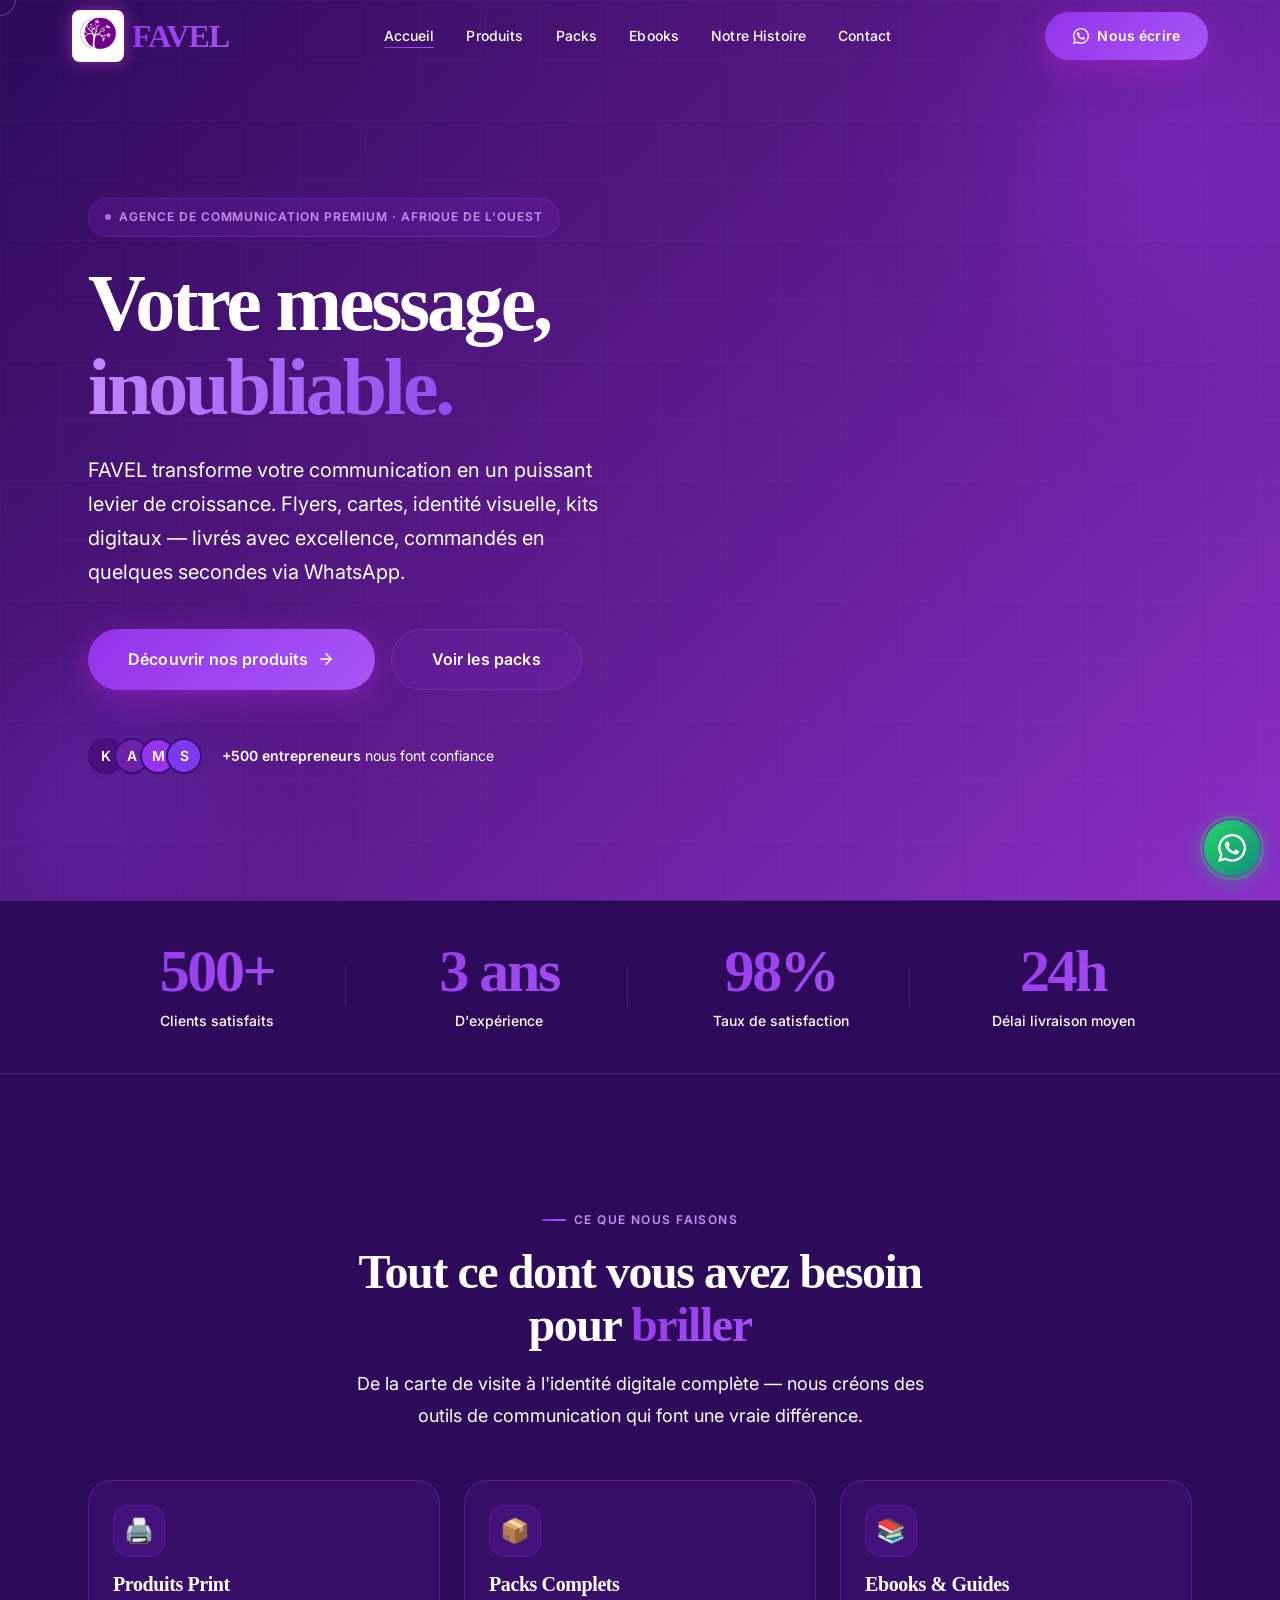
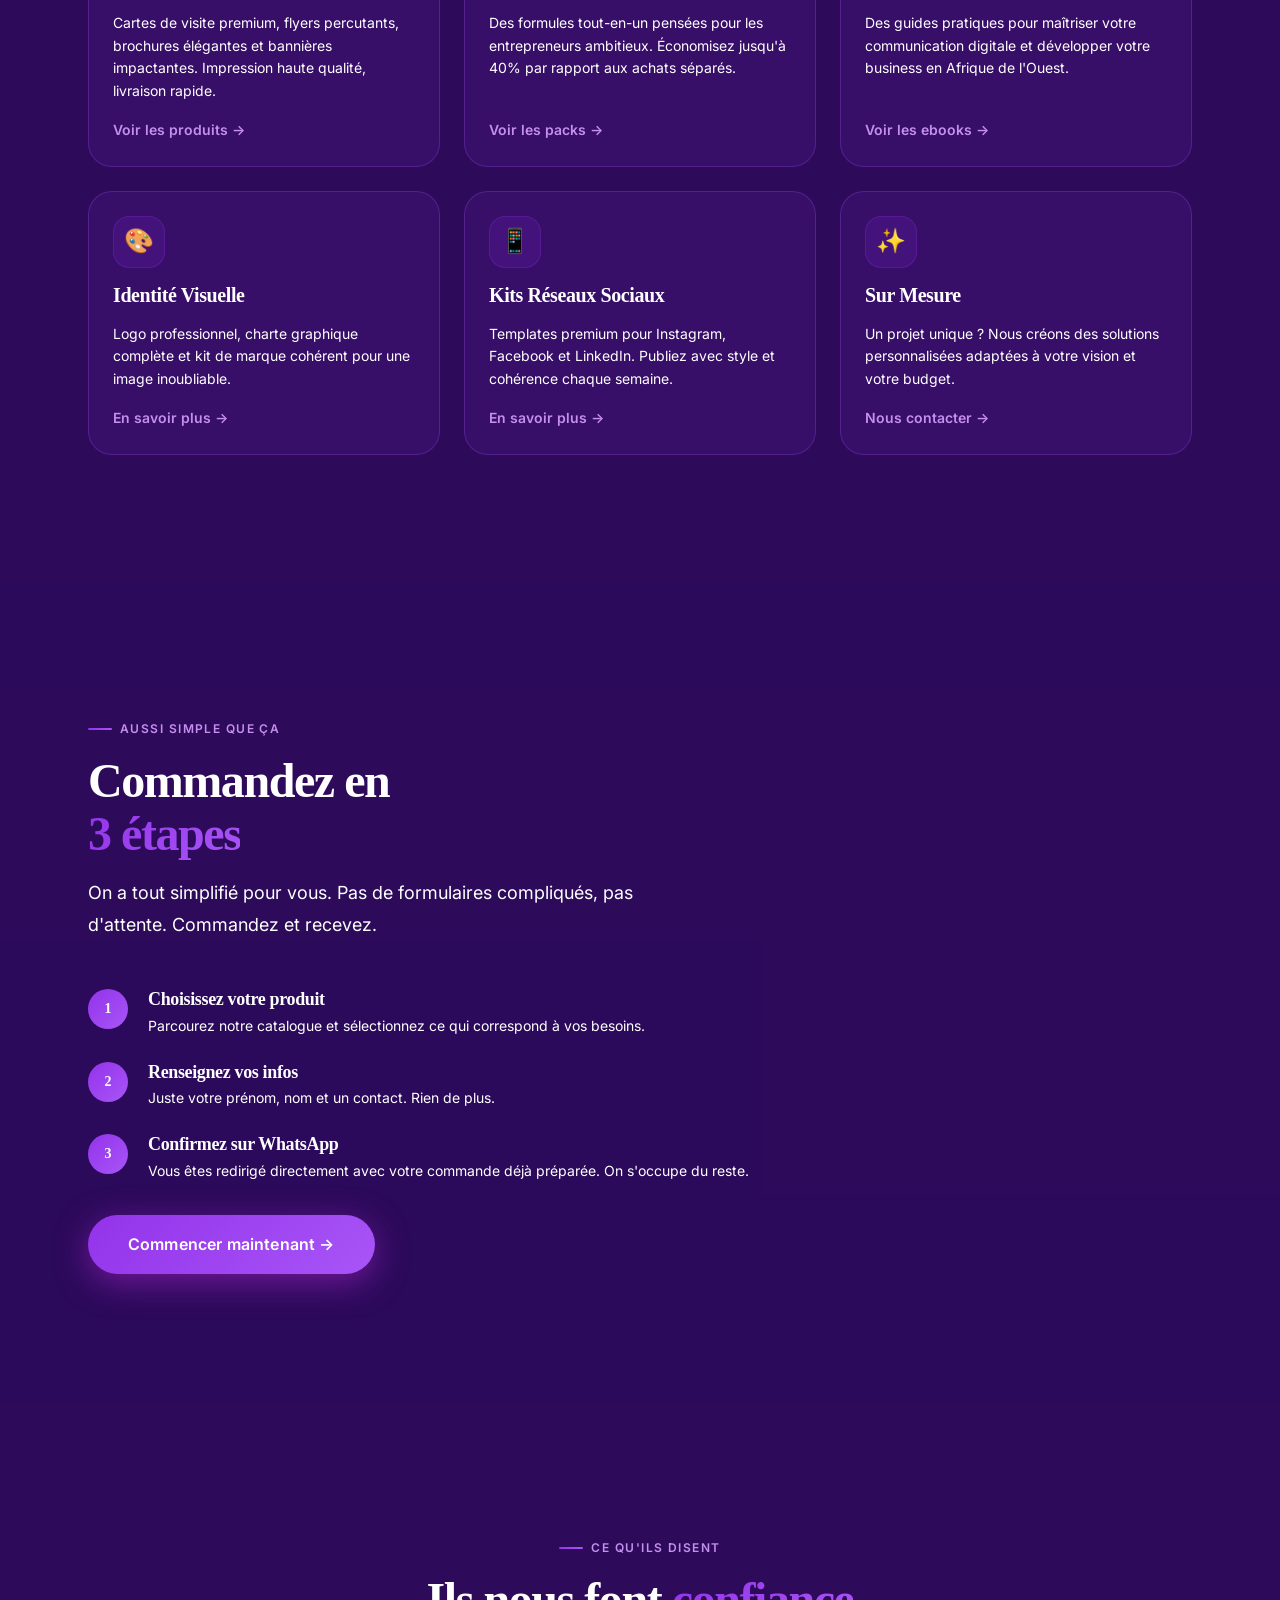
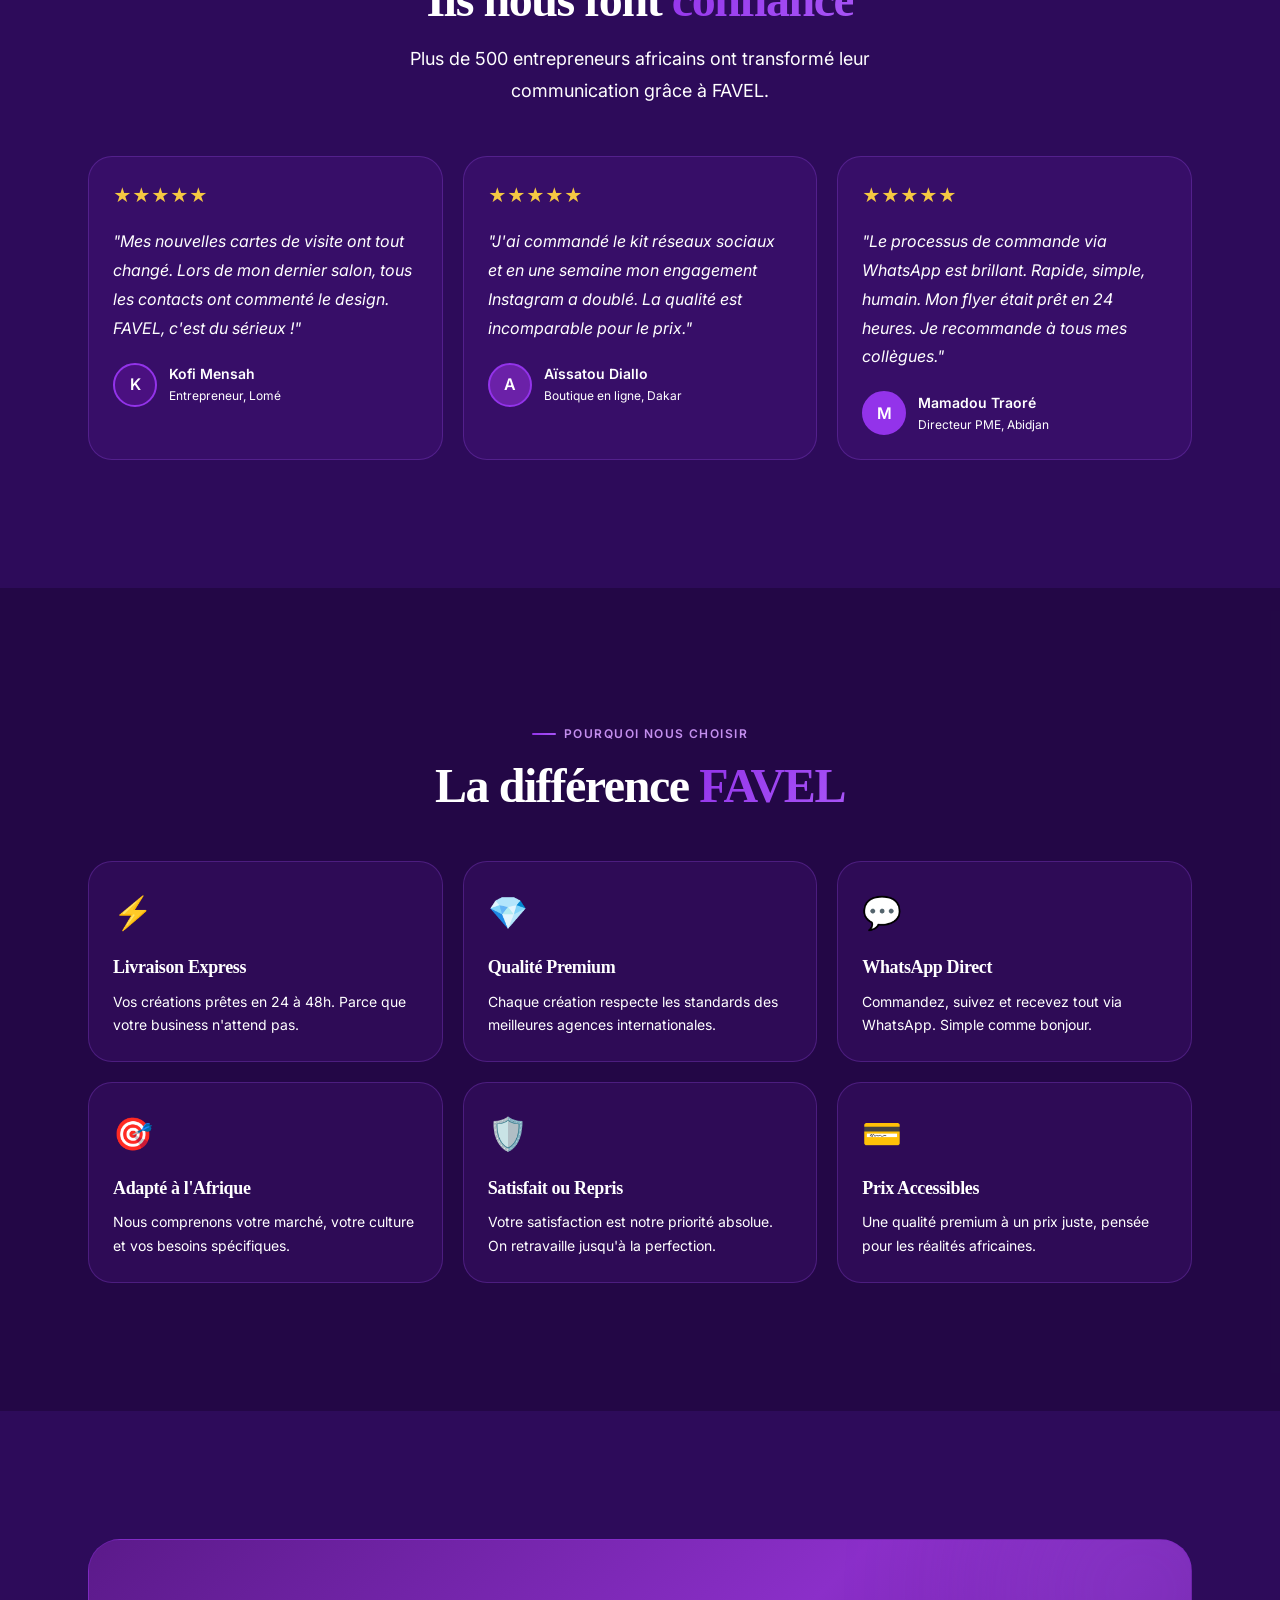
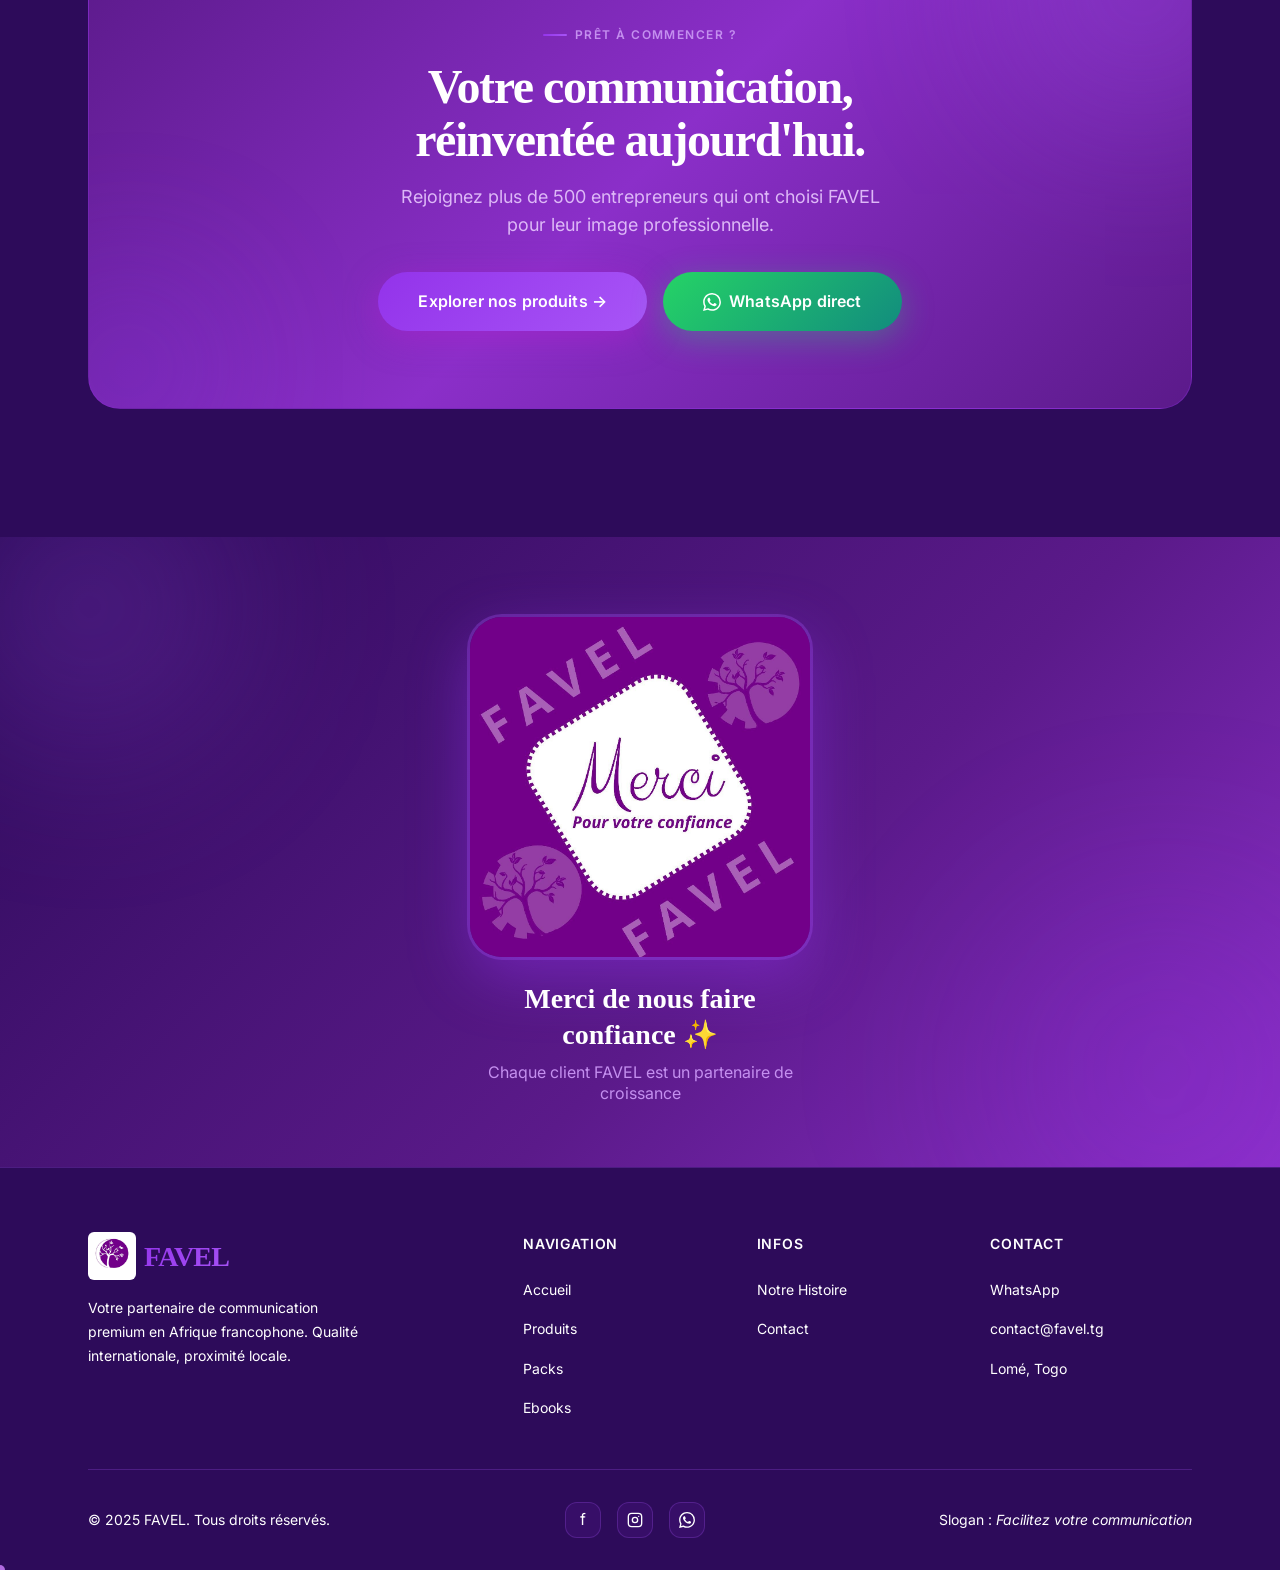
==== index.html @ e6099f55 "Initial commit auto" ====
<!DOCTYPE html>
<html lang="fr" dir="ltr">
<head>
  <meta charset="UTF-8">
  <meta name="viewport" content="width=device-width, initial-scale=1.0">
  <meta name="theme-color" content="#1A0533">

  <!-- SEO -->
  <title>FAVEL — Facilitez votre communication | Agence Premium Afrique de l'Ouest</title>
  <meta name="description" content="FAVEL est votre partenaire de communication premium en Afrique francophone. Cartes de visite, flyers, identité visuelle, kits réseaux sociaux. Commandez facilement via WhatsApp.">
  <meta name="keywords" content="agence communication Togo, communication digitale Afrique, flyer publicitaire Lomé, carte de visite Togo, identité visuelle Afrique de l'Ouest, FAVEL">
  <meta name="author" content="FAVEL">
  <link rel="canonical" href="https://favel.tg/">

  <!-- Open Graph -->
  <meta property="og:type"        content="website">
  <meta property="og:title"       content="FAVEL — Facilitez votre communication">
  <meta property="og:description" content="Votre partenaire de communication premium en Afrique francophone.">
  <meta property="og:url"         content="https://favel.tg/">
  <meta property="og:image"       content="https://favel.tg/assets/images/og-image.png">
  <meta property="og:locale"      content="fr_TG">

  <!-- Twitter Card -->
  <meta name="twitter:card"        content="summary_large_image">
  <meta name="twitter:title"       content="FAVEL — Facilitez votre communication">
  <meta name="twitter:description" content="Communication premium pour entrepreneurs et PME d'Afrique de l'Ouest.">

  <!-- Schema.org -->
  <script type="application/ld+json">
  {
    "@context": "https://schema.org",
    "@type": "LocalBusiness",
    "name": "FAVEL",
    "description": "Agence de communication premium pour entrepreneurs et PME d'Afrique de l'Ouest francophone.",
    "slogan": "Facilitez votre communication",
    "url": "https://favel.tg",
    "telephone": "+22890000000",
    "address": {
      "@type": "PostalAddress",
      "addressCountry": "TG",
      "addressLocality": "Lomé"
    },
    "priceRange": "$$",
    "currenciesAccepted": "XOF",
    "openingHours": "Mo-Sa 08:00-18:00"
  }
  </script>

  <!-- Preconnect -->
  <link rel="preconnect" href="https://fonts.googleapis.com">
  <link rel="preconnect" href="https://fonts.gstatic.com" crossorigin>

  <!-- Styles -->
  <link rel="stylesheet" href="css/style.css">
  <link rel="stylesheet" href="css/animations.css">
  <link rel="stylesheet" href="css/components.css">

  <style>
    /* ── Homepage specific ── */
    .process-steps {
      counter-reset: steps;
      display: flex;
      flex-direction: column;
      gap: var(--space-6);
    }
    .process-step {
      display: flex;
      gap: var(--space-5);
      align-items: flex-start;
    }
    .process-step__number {
      counter-increment: steps;
      width: 40px;
      height: 40px;
      border-radius: 50%;
      background: var(--gradient-cta);
      color: white;
      font-weight: 700;
      font-size: var(--text-sm);
      display: flex;
      align-items: center;
      justify-content: center;
      flex-shrink: 0;
      font-family: var(--font-display);
    }
    .process-step__content h3 {
      font-size: var(--text-lg);
      font-weight: 700;
      color: var(--white);
      margin-bottom: var(--space-1);
    }
    .process-step__content p {
      font-size: var(--text-sm);
      color: var(--gray-400);
    }
    .why-grid {
      display: grid;
      grid-template-columns: 1fr;
      gap: var(--space-5);
    }
    @media (min-width: 640px) { .why-grid { grid-template-columns: repeat(2, 1fr); } }
    @media (min-width: 1024px){ .why-grid { grid-template-columns: repeat(3, 1fr); } }
  </style>
</head>

<body>
  <!-- Skip Link -->
  <a href="#main-content" class="skip-link">Aller au contenu principal</a>

  <!-- Page Loader -->
  <div class="page-loader" aria-hidden="true">
    <div class="loader-logo">FAVEL</div>
  </div>

  <!-- Navigation -->
  <header role="banner">
    <nav class="nav" aria-label="Navigation principale">
      <div class="nav__inner">
        <a href="index.html" class="nav__logo" aria-label="FAVEL — Accueil" style="display:flex;align-items:center;gap:var(--space-2);">
          <img src="LOGO2.jpg" alt="FAVEL Logo" class="nav__logo-img" width="52" height="52"
               style="height:52px;width:auto;border-radius:8px;object-fit:contain;">
          <span style="font-size:2rem;font-weight:900;letter-spacing:-0.03em;background:var(--gradient-cta);-webkit-background-clip:text;-webkit-text-fill-color:transparent;background-clip:text;">FAVEL</span>
        </a>

        <ul class="nav__links" role="list">
          <li><a href="index.html"           class="nav__link active" aria-current="page">Accueil</a></li>
          <li><a href="produits.html"        class="nav__link">Produits</a></li>
          <li><a href="packs.html"           class="nav__link">Packs</a></li>
          <li><a href="ebooks.html"          class="nav__link">Ebooks</a></li>
          <li><a href="notre-histoire.html"  class="nav__link">Notre Histoire</a></li>
          <li><a href="contact.html"         class="nav__link">Contact</a></li>
        </ul>

        <div class="nav__cta">
          <a href="contact.html" class="btn btn-primary btn-sm">
            <svg width="16" height="16" viewBox="0 0 24 24" fill="currentColor" aria-hidden="true">
              <path d="M17.472 14.382c-.297-.149-1.758-.867-2.03-.967-.273-.099-.471-.148-.67.15-.197.297-.767.966-.94 1.164-.173.199-.347.223-.644.075-.297-.15-1.255-.463-2.39-1.475-.883-.788-1.48-1.761-1.653-2.059-.173-.297-.018-.458.13-.606.134-.133.298-.347.446-.52.149-.174.198-.298.298-.497.099-.198.05-.371-.025-.52-.075-.149-.669-1.612-.916-2.207-.242-.579-.487-.5-.669-.51-.173-.008-.371-.01-.57-.01-.198 0-.52.074-.792.372-.272.297-1.04 1.016-1.04 2.479 0 1.462 1.065 2.875 1.213 3.074.149.198 2.096 3.2 5.077 4.487.709.306 1.262.489 1.694.625.712.227 1.36.195 1.871.118.571-.085 1.758-.719 2.006-1.413.248-.694.248-1.289.173-1.413-.074-.124-.272-.198-.57-.347m-5.421 7.403h-.004a9.87 9.87 0 01-5.031-1.378l-.361-.214-3.741.982.998-3.648-.235-.374a9.86 9.86 0 01-1.51-5.26c.001-5.45 4.436-9.884 9.888-9.884 2.64 0 5.122 1.03 6.988 2.898a9.825 9.825 0 012.893 6.994c-.003 5.45-4.437 9.884-9.885 9.884m8.413-18.297A11.815 11.815 0 0012.05 0C5.495 0 .16 5.335.157 11.892c0 2.096.547 4.142 1.588 5.945L.057 24l6.305-1.654a11.882 11.882 0 005.683 1.448h.005c6.554 0 11.890-5.335 11.893-11.893a11.821 11.821 0 00-3.48-8.413Z"/>
            </svg>
            Nous écrire
          </a>
        </div>

        <button class="nav__hamburger" aria-label="Ouvrir le menu" aria-expanded="false" aria-controls="mobile-menu">
          <span></span><span></span><span></span>
        </button>
      </div>
    </nav>

    <!-- Mobile Menu -->
    <nav class="nav__mobile" id="mobile-menu" aria-label="Menu mobile" aria-hidden="true">
      <a href="index.html"          class="nav__mobile-link">Accueil</a>
      <a href="produits.html"       class="nav__mobile-link">Produits</a>
      <a href="packs.html"          class="nav__mobile-link">Packs</a>
      <a href="ebooks.html"         class="nav__mobile-link">Ebooks</a>
      <a href="notre-histoire.html" class="nav__mobile-link">Notre Histoire</a>
      <a href="contact.html"        class="nav__mobile-link">Contact</a>
    </nav>
  </header>

  <!-- ═══════════════════════════════════════════════════════════
       MAIN CONTENT
  ═══════════════════════════════════════════════════════════ -->
  <main id="main-content">

    <!-- ── HERO ─────────────────────────────────────────────── -->
    <section class="hero" aria-label="Section principale">
      <div class="hero__bg" aria-hidden="true">
        <div class="hero__orb-1"></div>
        <div class="hero__orb-2"></div>
        <div class="hero__grid-lines"></div>
      </div>

      <div class="container hero__inner">
        <div style="max-width:680px;">
          <div class="hero__badge appear-1" aria-label="Agence de communication premium">
            <span class="hero__badge-dot" aria-hidden="true"></span>
            Agence de Communication Premium · Afrique de l'Ouest
          </div>

          <h1 class="hero__title appear-2">
            <span class="hero__title-line">Votre message,</span>
            <span class="hero__title-line text-shimmer">inoubliable.</span>
          </h1>

          <p class="hero__subtitle appear-3">
            FAVEL transforme votre communication en un puissant levier de croissance.
            Flyers, cartes, identité visuelle, kits digitaux — livrés avec excellence,
            commandés en quelques secondes via WhatsApp.
          </p>

          <div class="hero__actions appear-4">
            <a href="produits.html" class="btn btn-primary btn-lg">
              Découvrir nos produits
              <svg width="18" height="18" viewBox="0 0 24 24" fill="none" stroke="currentColor" stroke-width="2" stroke-linecap="round" stroke-linejoin="round" aria-hidden="true"><path d="M5 12h14"/><path d="m12 5 7 7-7 7"/></svg>
            </a>
            <a href="packs.html" class="btn btn-secondary btn-lg">
              Voir les packs
            </a>
          </div>

          <div class="hero__trust appear-5">
            <div class="hero__trust-avatars" aria-label="Clients satisfaits">
              <div class="hero__trust-avatar" style="background:#4A1080;" aria-hidden="true">K</div>
              <div class="hero__trust-avatar" style="background:#6B21A8;" aria-hidden="true">A</div>
              <div class="hero__trust-avatar" style="background:#9333EA;" aria-hidden="true">M</div>
              <div class="hero__trust-avatar" style="background:#7C3AED;" aria-hidden="true">S</div>
            </div>
            <p class="hero__trust-text">
              <strong>+500 entrepreneurs</strong> nous font confiance
            </p>
          </div>
        </div>
      </div>
    </section>

    <!-- ── STATS BAND ────────────────────────────────────────── -->
    <section class="stats-band" aria-label="Nos chiffres clés">
      <div class="container">
        <div class="stats-band__grid">
          <article class="stat-item" data-reveal="fade-up">
            <div class="stat-number">
              <span data-count="500" data-suffix="+">500+</span>
            </div>
            <p class="stat-label">Clients satisfaits</p>
          </article>
          <article class="stat-item" data-reveal="fade-up" data-delay="100">
            <div class="stat-number">
              <span data-count="3" data-suffix=" ans">3 ans</span>
            </div>
            <p class="stat-label">D'expérience</p>
          </article>
          <article class="stat-item" data-reveal="fade-up" data-delay="200">
            <div class="stat-number">
              <span data-count="98" data-suffix="%">98%</span>
            </div>
            <p class="stat-label">Taux de satisfaction</p>
          </article>
          <article class="stat-item" data-reveal="fade-up" data-delay="300">
            <div class="stat-number">
              <span data-count="24" data-suffix="h">24h</span>
            </div>
            <p class="stat-label">Délai livraison moyen</p>
          </article>
        </div>
      </div>
    </section>

    <!-- ── SERVICES APERÇU ───────────────────────────────────── -->
    <section class="section" aria-labelledby="services-title">
      <div class="container">
        <header class="section-header section-header--center" data-reveal="fade-up">
          <p class="section-label">Ce que nous faisons</p>
          <h2 class="section-title" id="services-title">
            Tout ce dont vous avez besoin<br>
            pour <span class="highlight">briller</span>
          </h2>
          <p class="section-subtitle">
            De la carte de visite à l'identité digitale complète — nous créons des outils de communication qui font une vraie différence.
          </p>
        </header>

        <div class="grid-3" data-stagger>
          <a href="produits.html" class="service-card" aria-label="Voir nos produits print">
            <div class="service-card__icon" aria-hidden="true">🖨️</div>
            <h3 class="service-card__title">Produits Print</h3>
            <p class="service-card__text">Cartes de visite premium, flyers percutants, brochures élégantes et bannières impactantes. Impression haute qualité, livraison rapide.</p>
            <span class="service-card__link">Voir les produits →</span>
          </a>

          <a href="packs.html" class="service-card" aria-label="Voir nos packs">
            <div class="service-card__icon" aria-hidden="true">📦</div>
            <h3 class="service-card__title">Packs Complets</h3>
            <p class="service-card__text">Des formules tout-en-un pensées pour les entrepreneurs ambitieux. Économisez jusqu'à 40% par rapport aux achats séparés.</p>
            <span class="service-card__link">Voir les packs →</span>
          </a>

          <a href="ebooks.html" class="service-card" aria-label="Voir nos ebooks">
            <div class="service-card__icon" aria-hidden="true">📚</div>
            <h3 class="service-card__title">Ebooks & Guides</h3>
            <p class="service-card__text">Des guides pratiques pour maîtriser votre communication digitale et développer votre business en Afrique de l'Ouest.</p>
            <span class="service-card__link">Voir les ebooks →</span>
          </a>

          <a href="produits.html#identite" class="service-card" aria-label="Voir identité visuelle">
            <div class="service-card__icon" aria-hidden="true">🎨</div>
            <h3 class="service-card__title">Identité Visuelle</h3>
            <p class="service-card__text">Logo professionnel, charte graphique complète et kit de marque cohérent pour une image inoubliable.</p>
            <span class="service-card__link">En savoir plus →</span>
          </a>

          <a href="produits.html#digital" class="service-card" aria-label="Voir kit réseaux sociaux">
            <div class="service-card__icon" aria-hidden="true">📱</div>
            <h3 class="service-card__title">Kits Réseaux Sociaux</h3>
            <p class="service-card__text">Templates premium pour Instagram, Facebook et LinkedIn. Publiez avec style et cohérence chaque semaine.</p>
            <span class="service-card__link">En savoir plus →</span>
          </a>

          <a href="contact.html" class="service-card" aria-label="Commander sur mesure">
            <div class="service-card__icon" aria-hidden="true">✨</div>
            <h3 class="service-card__title">Sur Mesure</h3>
            <p class="service-card__text">Un projet unique ? Nous créons des solutions personnalisées adaptées à votre vision et votre budget.</p>
            <span class="service-card__link">Nous contacter →</span>
          </a>
        </div>
      </div>
    </section>

    <!-- ── COMMENT ÇA MARCHE ─────────────────────────────────── -->
    <section class="section" style="background:rgba(45,10,92,0.15);" aria-labelledby="process-title">
      <div class="container">
        <div style="display:grid;grid-template-columns:1fr;gap:var(--space-16);align-items:center;">
          <div>
            <header class="section-header" data-reveal="fade-up">
              <p class="section-label">Aussi simple que ça</p>
              <h2 class="section-title" id="process-title">
                Commandez en<br><span class="highlight">3 étapes</span>
              </h2>
              <p class="section-subtitle">
                On a tout simplifié pour vous. Pas de formulaires compliqués, pas d'attente. Commandez et recevez.
              </p>
            </header>

            <div class="process-steps" data-stagger>
              <div class="process-step">
                <div class="process-step__number" aria-label="Étape 1">1</div>
                <div class="process-step__content">
                  <h3>Choisissez votre produit</h3>
                  <p>Parcourez notre catalogue et sélectionnez ce qui correspond à vos besoins.</p>
                </div>
              </div>
              <div class="process-step">
                <div class="process-step__number" aria-label="Étape 2">2</div>
                <div class="process-step__content">
                  <h3>Renseignez vos infos</h3>
                  <p>Juste votre prénom, nom et un contact. Rien de plus.</p>
                </div>
              </div>
              <div class="process-step">
                <div class="process-step__number" aria-label="Étape 3">3</div>
                <div class="process-step__content">
                  <h3>Confirmez sur WhatsApp</h3>
                  <p>Vous êtes redirigé directement avec votre commande déjà préparée. On s'occupe du reste.</p>
                </div>
              </div>
            </div>

            <div style="margin-top:var(--space-8);">
              <a href="produits.html" class="btn btn-primary btn-lg">
                Commencer maintenant →
              </a>
            </div>
          </div>
        </div>
      </div>
    </section>

    <!-- ── TÉMOIGNAGES ──────────────────────────────────────── -->
    <section class="section" aria-labelledby="temoignages-title">
      <div class="container">
        <header class="section-header section-header--center" data-reveal="fade-up">
          <p class="section-label">Ce qu'ils disent</p>
          <h2 class="section-title" id="temoignages-title">
            Ils nous font <span class="highlight">confiance</span>
          </h2>
          <p class="section-subtitle">
            Plus de 500 entrepreneurs africains ont transformé leur communication grâce à FAVEL.
          </p>
        </header>

        <div class="testimonials-track" data-stagger>
          <article class="testimonial-card">
            <div class="testimonial-stars" aria-label="5 étoiles sur 5">★★★★★</div>
            <blockquote class="testimonial-text">
              "Mes nouvelles cartes de visite ont tout changé. Lors de mon dernier salon, tous les contacts ont commenté le design. FAVEL, c'est du sérieux !"
            </blockquote>
            <div class="testimonial-author">
              <div class="hero__trust-avatar" style="background:#4A1080;width:44px;height:44px;border:2px solid var(--purple-600);font-size:16px;" aria-hidden="true">K</div>
              <div>
                <p class="testimonial-name">Kofi Mensah</p>
                <p class="testimonial-role">Entrepreneur, Lomé</p>
              </div>
            </div>
          </article>

          <article class="testimonial-card">
            <div class="testimonial-stars" aria-label="5 étoiles sur 5">★★★★★</div>
            <blockquote class="testimonial-text">
              "J'ai commandé le kit réseaux sociaux et en une semaine mon engagement Instagram a doublé. La qualité est incomparable pour le prix."
            </blockquote>
            <div class="testimonial-author">
              <div class="hero__trust-avatar" style="background:#6B21A8;width:44px;height:44px;border:2px solid var(--purple-600);font-size:16px;" aria-hidden="true">A</div>
              <div>
                <p class="testimonial-name">Aïssatou Diallo</p>
                <p class="testimonial-role">Boutique en ligne, Dakar</p>
              </div>
            </div>
          </article>

          <article class="testimonial-card">
            <div class="testimonial-stars" aria-label="5 étoiles sur 5">★★★★★</div>
            <blockquote class="testimonial-text">
              "Le processus de commande via WhatsApp est brillant. Rapide, simple, humain. Mon flyer était prêt en 24 heures. Je recommande à tous mes collègues."
            </blockquote>
            <div class="testimonial-author">
              <div class="hero__trust-avatar" style="background:#9333EA;width:44px;height:44px;border:2px solid var(--purple-600);font-size:16px;" aria-hidden="true">M</div>
              <div>
                <p class="testimonial-name">Mamadou Traoré</p>
                <p class="testimonial-role">Directeur PME, Abidjan</p>
              </div>
            </div>
          </article>
        </div>
      </div>
    </section>

    <!-- ── POURQUOI CHOISIR FAVEL ─────────────────────────────── -->
    <section class="section" style="background:rgba(26,5,51,0.5);" aria-labelledby="why-title">
      <div class="container">
        <header class="section-header section-header--center" data-reveal="fade-up">
          <p class="section-label">Pourquoi nous choisir</p>
          <h2 class="section-title" id="why-title">
            La différence <span class="highlight">FAVEL</span>
          </h2>
        </header>

        <div class="why-grid" data-stagger>
          <article class="value-card">
            <span class="value-card__icon" aria-hidden="true">⚡</span>
            <h3 class="value-card__title">Livraison Express</h3>
            <p class="value-card__text">Vos créations prêtes en 24 à 48h. Parce que votre business n'attend pas.</p>
          </article>
          <article class="value-card">
            <span class="value-card__icon" aria-hidden="true">💎</span>
            <h3 class="value-card__title">Qualité Premium</h3>
            <p class="value-card__text">Chaque création respecte les standards des meilleures agences internationales.</p>
          </article>
          <article class="value-card">
            <span class="value-card__icon" aria-hidden="true">💬</span>
            <h3 class="value-card__title">WhatsApp Direct</h3>
            <p class="value-card__text">Commandez, suivez et recevez tout via WhatsApp. Simple comme bonjour.</p>
          </article>
          <article class="value-card">
            <span class="value-card__icon" aria-hidden="true">🎯</span>
            <h3 class="value-card__title">Adapté à l'Afrique</h3>
            <p class="value-card__text">Nous comprenons votre marché, votre culture et vos besoins spécifiques.</p>
          </article>
          <article class="value-card">
            <span class="value-card__icon" aria-hidden="true">🛡️</span>
            <h3 class="value-card__title">Satisfait ou Repris</h3>
            <p class="value-card__text">Votre satisfaction est notre priorité absolue. On retravaille jusqu'à la perfection.</p>
          </article>
          <article class="value-card">
            <span class="value-card__icon" aria-hidden="true">💳</span>
            <h3 class="value-card__title">Prix Accessibles</h3>
            <p class="value-card__text">Une qualité premium à un prix juste, pensée pour les réalités africaines.</p>
          </article>
        </div>
      </div>
    </section>

    <!-- ── CTA FINAL ─────────────────────────────────────────── -->
    <section class="section" aria-labelledby="cta-title">
      <div class="container">
        <div class="cta-band" data-reveal="scale-up">
          <div class="orb orb-purple" style="width:300px;height:300px;top:-100px;right:-100px;opacity:0.25;" aria-hidden="true"></div>
          <div class="orb orb-violet" style="width:200px;height:200px;bottom:-60px;left:-60px;opacity:0.2;" aria-hidden="true"></div>

          <p class="section-label" style="justify-content:center;margin-bottom:var(--space-4);">Prêt à commencer ?</p>
          <h2 class="cta-band__title" id="cta-title">
            Votre communication,<br>réinventée aujourd'hui.
          </h2>
          <p class="cta-band__subtitle">
            Rejoignez plus de 500 entrepreneurs qui ont choisi FAVEL pour leur image professionnelle.
          </p>
          <div class="cta-band__actions">
            <a href="produits.html" class="btn btn-primary btn-lg">
              Explorer nos produits →
            </a>
            <a href="https://wa.me/22890000000" target="_blank" rel="noopener noreferrer" class="btn btn-whatsapp btn-lg">
              <svg width="18" height="18" viewBox="0 0 24 24" fill="currentColor" aria-hidden="true"><path d="M17.472 14.382c-.297-.149-1.758-.867-2.03-.967-.273-.099-.471-.148-.67.15-.197.297-.767.966-.94 1.164-.173.199-.347.223-.644.075-.297-.15-1.255-.463-2.39-1.475-.883-.788-1.48-1.761-1.653-2.059-.173-.297-.018-.458.13-.606.134-.133.298-.347.446-.52.149-.174.198-.298.298-.497.099-.198.05-.371-.025-.52-.075-.149-.669-1.612-.916-2.207-.242-.579-.487-.5-.669-.51-.173-.008-.371-.01-.57-.01-.198 0-.52.074-.792.372-.272.297-1.04 1.016-1.04 2.479 0 1.462 1.065 2.875 1.213 3.074.149.198 2.096 3.2 5.077 4.487.709.306 1.262.489 1.694.625.712.227 1.36.195 1.871.118.571-.085 1.758-.719 2.006-1.413.248-.694.248-1.289.173-1.413-.074-.124-.272-.198-.57-.347m-5.421 7.403h-.004a9.87 9.87 0 01-5.031-1.378l-.361-.214-3.741.982.998-3.648-.235-.374a9.86 9.86 0 01-1.51-5.26c.001-5.45 4.436-9.884 9.888-9.884 2.64 0 5.122 1.03 6.988 2.898a9.825 9.825 0 012.893 6.994c-.003 5.45-4.437 9.884-9.885 9.884m8.413-18.297A11.815 11.815 0 0012.05 0C5.495 0 .16 5.335.157 11.892c0 2.096.547 4.142 1.588 5.945L.057 24l6.305-1.654a11.882 11.882 0 005.683 1.448h.005c6.554 0 11.890-5.335 11.893-11.893a11.821 11.821 0 00-3.48-8.413Z"/></svg>
              WhatsApp direct
            </a>
          </div>
        </div>
      </div>
    </section>

    <!-- ── SECTION MERCI ─────────────────────────────────── -->
    <section aria-label="Remerciements FAVEL" style="padding-block:var(--space-20) var(--space-16);background:linear-gradient(135deg,#2D0B5A 0%,#5B1A8A 60%,#8B2FC9 100%);overflow:hidden;position:relative;">
      <div aria-hidden="true" style="position:absolute;top:-80px;left:-60px;width:300px;height:300px;background:rgba(168,85,247,0.18);border-radius:50%;filter:blur(80px);"></div>
      <div aria-hidden="true" style="position:absolute;bottom:-80px;right:-60px;width:350px;height:350px;background:rgba(147,51,234,0.15);border-radius:50%;filter:blur(100px);"></div>
      <div class="container" style="text-align:center;position:relative;z-index:2;">
        <figure style="margin:0 auto;max-width:340px;">
          <img src="MERCI.jpg"
               alt="Merci pour votre confiance — FAVEL"
               width="340" height="340"
               loading="lazy"
               style="width:100%;max-width:340px;height:auto;border-radius:var(--radius-2xl);box-shadow:0 20px 60px rgba(147,51,234,0.45),0 0 0 3px rgba(168,85,247,0.3);transition:transform 0.4s ease,box-shadow 0.4s ease;"
               onmouseenter="this.style.transform='scale(1.04) rotate(-1deg)';this.style.boxShadow='0 28px 80px rgba(147,51,234,0.6),0 0 0 4px rgba(168,85,247,0.5)'"
               onmouseleave="this.style.transform='';this.style.boxShadow='0 20px 60px rgba(147,51,234,0.45),0 0 0 3px rgba(168,85,247,0.3)'">
          <figcaption style="margin-top:var(--space-6);font-family:var(--font-display);font-size:clamp(1.25rem,3vw,1.75rem);font-weight:700;color:var(--white);line-height:1.3;">
            Merci de nous faire confiance ✨
            <span style="display:block;font-family:var(--font-body);font-size:var(--text-base);font-weight:400;color:var(--purple-300);margin-top:var(--space-2);">Chaque client FAVEL est un partenaire de croissance</span>
          </figcaption>
        </figure>
      </div>
    </section>

  </main>

  <!-- ─── FOOTER ───────────────────────────────────────────── -->
  <footer class="footer" role="contentinfo">
    <div class="container">
      <div class="footer__grid">
        <div class="footer__brand">
          <a href="index.html" class="nav__logo" aria-label="FAVEL — Accueil" style="display:flex;align-items:center;gap:var(--space-2);">
            <img src="LOGO2.jpg" alt="FAVEL Logo" width="48" height="48"
                 style="height:48px;width:auto;border-radius:6px;object-fit:contain;">
            <span style="font-size:1.75rem;font-weight:900;letter-spacing:-0.03em;background:var(--gradient-cta);-webkit-background-clip:text;-webkit-text-fill-color:transparent;background-clip:text;">FAVEL</span>
          </a>
          <p>Votre partenaire de communication premium en Afrique francophone. Qualité internationale, proximité locale.</p>
        </div>

        <nav aria-label="Pages du site">
          <p class="footer__title">Navigation</p>
          <ul class="footer__links" role="list">
            <li><a href="index.html"          class="footer__link">Accueil</a></li>
            <li><a href="produits.html"        class="footer__link">Produits</a></li>
            <li><a href="packs.html"           class="footer__link">Packs</a></li>
            <li><a href="ebooks.html"          class="footer__link">Ebooks</a></li>
          </ul>
        </nav>

        <nav aria-label="Informations">
          <p class="footer__title">Infos</p>
          <ul class="footer__links" role="list">
            <li><a href="notre-histoire.html" class="footer__link">Notre Histoire</a></li>
            <li><a href="contact.html"         class="footer__link">Contact</a></li>
          </ul>
        </nav>

        <div>
          <p class="footer__title">Contact</p>
          <ul class="footer__links" role="list">
            <li><a href="https://wa.me/22890000000" class="footer__link" target="_blank" rel="noopener noreferrer">WhatsApp</a></li>
            <li><a href="mailto:contact@favel.tg"    class="footer__link">contact@favel.tg</a></li>
            <li><span class="footer__link" style="cursor:default;">Lomé, Togo</span></li>
          </ul>
        </div>
      </div>

      <div class="footer__bottom">
        <p class="footer__copy">© 2025 FAVEL. Tous droits réservés.</p>
        <div class="footer__socials" aria-label="Réseaux sociaux">
          <a href="#" class="footer__social" aria-label="Facebook FAVEL">f</a>
          <a href="#" class="footer__social" aria-label="Instagram FAVEL">
            <svg width="16" height="16" viewBox="0 0 24 24" fill="none" stroke="currentColor" stroke-width="2" stroke-linecap="round" stroke-linejoin="round" aria-hidden="true"><rect x="2" y="2" width="20" height="20" rx="5" ry="5"/><circle cx="12" cy="12" r="4"/><line x1="17.5" y1="6.5" x2="17.51" y2="6.5"/></svg>
          </a>
          <a href="https://wa.me/22890000000" class="footer__social" aria-label="WhatsApp FAVEL" target="_blank" rel="noopener noreferrer">
            <svg width="16" height="16" viewBox="0 0 24 24" fill="currentColor" aria-hidden="true"><path d="M17.472 14.382c-.297-.149-1.758-.867-2.03-.967-.273-.099-.471-.148-.67.15-.197.297-.767.966-.94 1.164-.173.199-.347.223-.644.075-.297-.15-1.255-.463-2.39-1.475-.883-.788-1.48-1.761-1.653-2.059-.173-.297-.018-.458.13-.606.134-.133.298-.347.446-.52.149-.174.198-.298.298-.497.099-.198.05-.371-.025-.52-.075-.149-.669-1.612-.916-2.207-.242-.579-.487-.5-.669-.51-.173-.008-.371-.01-.57-.01-.198 0-.52.074-.792.372-.272.297-1.04 1.016-1.04 2.479 0 1.462 1.065 2.875 1.213 3.074.149.198 2.096 3.2 5.077 4.487.709.306 1.262.489 1.694.625.712.227 1.36.195 1.871.118.571-.085 1.758-.719 2.006-1.413.248-.694.248-1.289.173-1.413-.074-.124-.272-.198-.57-.347m-5.421 7.403h-.004a9.87 9.87 0 01-5.031-1.378l-.361-.214-3.741.982.998-3.648-.235-.374a9.86 9.86 0 01-1.51-5.26c.001-5.45 4.436-9.884 9.888-9.884 2.64 0 5.122 1.03 6.988 2.898a9.825 9.825 0 012.893 6.994c-.003 5.45-4.437 9.884-9.885 9.884m8.413-18.297A11.815 11.815 0 0012.05 0C5.495 0 .16 5.335.157 11.892c0 2.096.547 4.142 1.588 5.945L.057 24l6.305-1.654a11.882 11.882 0 005.683 1.448h.005c6.554 0 11.890-5.335 11.893-11.893a11.821 11.821 0 00-3.48-8.413Z"/></svg>
          </a>
        </div>
        <p class="footer__copy">Slogan : <em>Facilitez votre communication</em></p>
      </div>
    </div>
  </footer>

  <!-- WhatsApp Float -->
  <a href="https://wa.me/22890000000" class="whatsapp-float" target="_blank" rel="noopener noreferrer" aria-label="Chat WhatsApp FAVEL">
    <div class="whatsapp-float__pulse" aria-hidden="true"></div>
    <svg viewBox="0 0 24 24" aria-hidden="true">
      <path d="M17.472 14.382c-.297-.149-1.758-.867-2.03-.967-.273-.099-.471-.148-.67.15-.197.297-.767.966-.94 1.164-.173.199-.347.223-.644.075-.297-.15-1.255-.463-2.39-1.475-.883-.788-1.48-1.761-1.653-2.059-.173-.297-.018-.458.13-.606.134-.133.298-.347.446-.52.149-.174.198-.298.298-.497.099-.198.05-.371-.025-.52-.075-.149-.669-1.612-.916-2.207-.242-.579-.487-.5-.669-.51-.173-.008-.371-.01-.57-.01-.198 0-.52.074-.792.372-.272.297-1.04 1.016-1.04 2.479 0 1.462 1.065 2.875 1.213 3.074.149.198 2.096 3.2 5.077 4.487.709.306 1.262.489 1.694.625.712.227 1.36.195 1.871.118.571-.085 1.758-.719 2.006-1.413.248-.694.248-1.289.173-1.413-.074-.124-.272-.198-.57-.347m-5.421 7.403h-.004a9.87 9.87 0 01-5.031-1.378l-.361-.214-3.741.982.998-3.648-.235-.374a9.86 9.86 0 01-1.51-5.26c.001-5.45 4.436-9.884 9.888-9.884 2.64 0 5.122 1.03 6.988 2.898a9.825 9.825 0 012.893 6.994c-.003 5.45-4.437 9.884-9.885 9.884m8.413-18.297A11.815 11.815 0 0012.05 0C5.495 0 .16 5.335.157 11.892c0 2.096.547 4.142 1.588 5.945L.057 24l6.305-1.654a11.882 11.882 0 005.683 1.448h.005c6.554 0 11.890-5.335 11.893-11.893a11.821 11.821 0 00-3.48-8.413Z"/>
    </svg>
  </a>

  <!-- Scroll Top -->
  <button class="scroll-top" aria-label="Retour en haut de page">
    <svg width="18" height="18" viewBox="0 0 24 24" fill="none" stroke="currentColor" stroke-width="2" stroke-linecap="round" stroke-linejoin="round" aria-hidden="true"><path d="M18 15l-6-6-6 6"/></svg>
  </button>

  <!-- Scripts -->
  <script src="js/main.js" defer></script>
  <script src="js/purchase.js" defer></script>
</body>
</html>
---- css/style.css ----
/* ============================================================
   FAVEL — Design System
   Premium CSS Foundation
   Version 1.0
   ============================================================ */

/* ─── Google Fonts ─────────────────────────────────────────── */
@import url('https://fonts.googleapis.com/css2?family=Inter:wght@300;400;500;600;700&display=swap');

/* ─── CSS Variables ─────────────────────────────────────────── */
:root {
  /* ── Palette FAVEL — VIOLETS VIFS (source : PALLETTE.jpg) ───────
     #2D0B5A  fond sombre profond (arrière-plan principal)
     #5B1A8A  violet profond
     #8B2FC9  violet vif (accentuation principale)
     #9333EA  violet saturé vif — PRIMARY BRAND COLOR
     #B06AE0  violet moyen lumineux
     #C48FEF  violet clair
     #DDB8F7  lavande lumineuse
     #F0E0FF  presque blanc lilas
  ─────────────────────────────────────────────────────────── */

  /* Purple Scale — Palette vivifiée depuis PALLETTE.jpg */
  --purple-950: #2D0B5A;   /* fond profond sombre — main bg */
  --purple-900: #3D0F78;   /* bg secondaire */
  --purple-800: #5B1A8A;   /* violet profond */
  --purple-700: #8B2FC9;   /* violet vif foncé */
  --purple-600: #9333EA;   /* VIOLET VIF PRINCIPAL — brand color */
  --purple-500: #A855F7;   /* violet lumineux — accent */
  --purple-400: #B06AE0;   /* violet moyen lumineux */
  --purple-300: #C48FEF;   /* violet clair */
  --purple-200: #DDB8F7;   /* lavande lumineuse */
  --purple-100: #F0E0FF;   /* presque blanc lilas */

  /* Neutrals — blancs purs pour lisibilité maximale sur fond sombre */
  --white:       #FFFFFF;
  --white-pure:  #FFFFFF;
  --black:       #09090B;
  --gray-950:    #1A063A;
  --gray-900:    #220850;
  --gray-800:    #2D0B5A;
  --gray-700:    #4A1580;
  --gray-600:    #9D7DC0;
  --gray-50:     #FAF5FF;

  /* Accent */
  --gold:        #F5C842;
  --gold-light:  #FDE68A;

  /* Gradients — Violets vifs pour un look premium et lisible */
  --gradient-hero:    linear-gradient(135deg, #2D0B5A 0%, #5B1A8A 50%, #8B2FC9 100%);
  --gradient-card:    linear-gradient(135deg, rgba(147,51,234,0.20) 0%, rgba(168,85,247,0.08) 100%);
  --gradient-purple:  linear-gradient(135deg, #8B2FC9 0%, #A855F7 100%);
  --gradient-cta:     linear-gradient(135deg, #9333EA 0%, #A855F7 100%);
  --gradient-gold:    linear-gradient(135deg, #F5C842 0%, #FDE68A 100%);
  --gradient-dark:    linear-gradient(180deg, #2D0B5A 0%, #1A063A 100%);

  /* Glass */
  --glass-bg:     rgba(147, 51, 234, 0.10);
  --glass-border: rgba(168, 85, 247, 0.25);
  --glass-blur:   blur(20px);

  /* Typography Scale */
  --font-display: 'Playfair Display', 'Georgia', serif;
  --font-body:    'Inter', -apple-system, BlinkMacSystemFont, sans-serif;
  --font-mono:    'JetBrains Mono', monospace;

  --text-xs:   0.75rem;   /* 12px */
  --text-sm:   0.875rem;  /* 14px */
  --text-base: 1rem;      /* 16px */
  --text-lg:   1.125rem;  /* 18px */
  --text-xl:   1.25rem;   /* 20px */
  --text-2xl:  1.5rem;    /* 24px */
  --text-3xl:  1.875rem;  /* 30px */
  --text-4xl:  2.25rem;   /* 36px */
  --text-5xl:  3rem;      /* 48px */
  --text-6xl:  3.75rem;   /* 60px */
  --text-7xl:  4.5rem;    /* 72px */

  /* Spacing Scale */
  --space-1:  0.25rem;
  --space-2:  0.5rem;
  --space-3:  0.75rem;
  --space-4:  1rem;
  --space-5:  1.25rem;
  --space-6:  1.5rem;
  --space-8:  2rem;
  --space-10: 2.5rem;
  --space-12: 3rem;
  --space-16: 4rem;
  --space-20: 5rem;
  --space-24: 6rem;
  --space-32: 8rem;
  --space-40: 10rem;

  /* Border Radius */
  --radius-sm:   0.375rem;
  --radius-md:   0.75rem;
  --radius-lg:   1rem;
  --radius-xl:   1.5rem;
  --radius-2xl:  2rem;
  --radius-full: 9999px;

  /* Shadows */
  --shadow-sm:  0 1px 3px rgba(0,0,0,0.5), 0 1px 2px rgba(0,0,0,0.6);
  --shadow-md:  0 4px 16px rgba(0,0,0,0.6), 0 2px 8px rgba(0,0,0,0.5);
  --shadow-lg:  0 10px 40px rgba(0,0,0,0.7), 0 4px 16px rgba(0,0,0,0.6);
  --shadow-xl:  0 20px 60px rgba(0,0,0,0.8);
  --shadow-purple: 0 8px 32px rgba(170,34,204,0.55);
  --shadow-purple-lg: 0 16px 48px rgba(204,68,221,0.65);

  /* Transitions */
  --ease-smooth: cubic-bezier(0.25, 0.46, 0.45, 0.94);
  --ease-bounce: cubic-bezier(0.34, 1.56, 0.64, 1);
  --ease-out:    cubic-bezier(0.0, 0.0, 0.2, 1);
  --ease-in-out: cubic-bezier(0.4, 0, 0.2, 1);

  --duration-fast:   150ms;
  --duration-normal: 300ms;
  --duration-slow:   500ms;
  --duration-slower: 800ms;

  /* Layout */
  --container-max:  1200px;
  --container-sm:   640px;
  --container-md:   768px;
  --container-lg:   1024px;

  /* Nav */
  --nav-height: 72px;
}

/* ─── CSS Reset & Base ──────────────────────────────────────── */
*, *::before, *::after {
  box-sizing: border-box;
  margin: 0;
  padding: 0;
}

html {
  scroll-behavior: smooth;
  -webkit-text-size-adjust: 100%;
  font-size: 16px;
  overflow-x: hidden;
}

body {
  font-family: var(--font-body);
  font-size: var(--text-base);
  line-height: 1.7;
  color: var(--white);
  background-color: var(--purple-950);
  overflow-x: hidden;
  -webkit-font-smoothing: antialiased;
  -moz-osx-font-smoothing: grayscale;
}

img, video {
  max-width: 100%;
  height: auto;
  display: block;
}

a {
  color: inherit;
  text-decoration: none;
}

button {
  border: none;
  background: none;
  cursor: pointer;
  font-family: inherit;
}

ul, ol {
  list-style: none;
}

input, textarea, select {
  font-family: inherit;
  font-size: inherit;
}

h1, h2, h3, h4, h5, h6 {
  font-family: var(--font-display);
  line-height: 1.15;
  font-weight: 700;
  letter-spacing: -0.02em;
}

p {
  line-height: 1.7;
}

/* ─── Google Fonts — Playfair Display ──────────────────────── */
@import url('https://fonts.googleapis.com/css2?family=Playfair+Display:wght@400;600;700;900&family=Inter:wght@300;400;500;600;700&display=swap');

/* ─── Layout Utilities ──────────────────────────────────────── */
.container {
  width: 100%;
  max-width: var(--container-max);
  margin-inline: auto;
  padding-inline: var(--space-5);
}

@media (min-width: 768px) {
  .container {
    padding-inline: var(--space-8);
  }
}

@media (min-width: 1024px) {
  .container {
    padding-inline: var(--space-12);
  }
}

.section {
  padding-block: var(--space-20);
}

@media (min-width: 768px) {
  .section {
    padding-block: var(--space-32);
  }
}

/* ─── Navigation ────────────────────────────────────────────── */
.nav {
  position: fixed;
  top: 0;
  left: 0;
  right: 0;
  z-index: 1000;
  height: var(--nav-height);
  display: flex;
  align-items: center;
  transition: background var(--duration-normal) var(--ease-smooth),
              box-shadow var(--duration-normal) var(--ease-smooth),
              backdrop-filter var(--duration-normal) var(--ease-smooth);
}

.nav.scrolled {
  background: rgba(13, 1, 24, 0.85);
  backdrop-filter: blur(24px);
  -webkit-backdrop-filter: blur(24px);
  box-shadow: 0 1px 0 rgba(255,255,255,0.06);
}

.nav__inner {
  width: 100%;
  max-width: var(--container-max);
  margin-inline: auto;
  padding-inline: var(--space-5);
  display: flex;
  align-items: center;
  justify-content: space-between;
}

@media (min-width: 768px) {
  .nav__inner {
    padding-inline: var(--space-8);
  }
}

/* Logo */
.nav__logo {
  display: flex;
  align-items: center;
  gap: var(--space-2);
  font-family: var(--font-display);
  font-size: var(--text-2xl);
  font-weight: 900;
  letter-spacing: -0.03em;
  color: var(--white);
  text-decoration: none;
  z-index: 10;
}

.nav__logo-mark {
  width: 36px;
  height: 36px;
  background: var(--gradient-cta);
  border-radius: var(--radius-md);
  display: flex;
  align-items: center;
  justify-content: center;
  font-size: var(--text-sm);
  font-weight: 900;
  color: white;
  box-shadow: var(--shadow-purple);
  flex-shrink: 0;
}

/* Logo Image (SVG) */
.nav__logo-img {
  display: block;
  height: 44px;
  width: auto;
  filter: drop-shadow(0 0 8px rgba(204,68,221,0.55));
  transition: filter var(--duration-normal) var(--ease-smooth),
              transform var(--duration-normal) var(--ease-smooth);
}

.nav__logo:hover .nav__logo-img {
  filter: drop-shadow(0 0 16px rgba(224,102,238,0.9));
  transform: scale(1.04);
}

/* Desktop Nav Links */
.nav__links {
  display: none;
  align-items: center;
  gap: var(--space-8);
}

@media (min-width: 768px) {
  .nav__links {
    display: flex;
  }
}

.nav__link {
  font-size: var(--text-sm);
  font-weight: 500;
  color: var(--gray-300);
  letter-spacing: 0.01em;
  transition: color var(--duration-fast) var(--ease-smooth);
  position: relative;
}

.nav__link::after {
  content: '';
  position: absolute;
  bottom: -4px;
  left: 0;
  right: 100%;
  height: 1px;
  background: var(--gradient-cta);
  transition: right var(--duration-normal) var(--ease-smooth);
}

.nav__link:hover {
  color: var(--white);
}

.nav__link:hover::after {
  right: 0;
}

.nav__link.active {
  color: var(--white);
}

.nav__link.active::after {
  right: 0;
}

/* Nav CTA */
.nav__cta {
  display: none;
  align-items: center;
  gap: var(--space-4);
}

@media (min-width: 768px) {
  .nav__cta {
    display: flex;
  }
}

/* Mobile Hamburger */
.nav__hamburger {
  display: flex;
  flex-direction: column;
  gap: 5px;
  padding: var(--space-2);
  cursor: pointer;
  z-index: 10;
}

@media (min-width: 768px) {
  .nav__hamburger {
    display: none;
  }
}

.nav__hamburger span {
  display: block;
  width: 24px;
  height: 2px;
  background: var(--white);
  border-radius: var(--radius-full);
  transition: transform var(--duration-normal) var(--ease-smooth),
              opacity var(--duration-normal) var(--ease-smooth),
              width var(--duration-normal) var(--ease-smooth);
  transform-origin: center;
}

.nav__hamburger.open span:nth-child(1) {
  transform: rotate(45deg) translate(5px, 5px);
}

.nav__hamburger.open span:nth-child(2) {
  opacity: 0;
  width: 0;
}

.nav__hamburger.open span:nth-child(3) {
  transform: rotate(-45deg) translate(5px, -5px);
}

/* Mobile Menu */
.nav__mobile {
  position: fixed;
  inset: 0;
  z-index: 999;
  background: var(--purple-950);
  display: flex;
  flex-direction: column;
  align-items: center;
  justify-content: center;
  gap: var(--space-8);
  opacity: 0;
  pointer-events: none;
  transition: opacity var(--duration-normal) var(--ease-smooth);
}

.nav__mobile.open {
  opacity: 1;
  pointer-events: all;
}

.nav__mobile-link {
  font-family: var(--font-display);
  font-size: var(--text-4xl);
  font-weight: 700;
  color: var(--white);
  letter-spacing: -0.02em;
  transition: color var(--duration-fast) var(--ease-smooth);
  opacity: 0;
  transform: translateY(20px);
  transition: opacity var(--duration-normal) var(--ease-smooth),
              transform var(--duration-normal) var(--ease-smooth),
              color var(--duration-fast);
}

.nav__mobile.open .nav__mobile-link {
  opacity: 1;
  transform: translateY(0);
}

.nav__mobile.open .nav__mobile-link:nth-child(1) { transition-delay: 50ms; }
.nav__mobile.open .nav__mobile-link:nth-child(2) { transition-delay: 100ms; }
.nav__mobile.open .nav__mobile-link:nth-child(3) { transition-delay: 150ms; }
.nav__mobile.open .nav__mobile-link:nth-child(4) { transition-delay: 200ms; }
.nav__mobile.open .nav__mobile-link:nth-child(5) { transition-delay: 250ms; }
.nav__mobile.open .nav__mobile-link:nth-child(6) { transition-delay: 300ms; }

.nav__mobile-link:hover {
  background: var(--gradient-cta);
  -webkit-background-clip: text;
  -webkit-text-fill-color: transparent;
  background-clip: text;
}

/* ─── Buttons ────────────────────────────────────────────────── */
.btn {
  display: inline-flex;
  align-items: center;
  justify-content: center;
  gap: var(--space-2);
  padding: 0.75rem 1.75rem;
  border-radius: var(--radius-full);
  font-size: var(--text-sm);
  font-weight: 600;
  letter-spacing: 0.01em;
  cursor: pointer;
  transition: all var(--duration-normal) var(--ease-smooth);
  position: relative;
  overflow: hidden;
  border: none;
  text-decoration: none;
  white-space: nowrap;
  min-height: 48px;
}

.btn::before {
  content: '';
  position: absolute;
  inset: 0;
  background: rgba(255,255,255,0);
  transition: background var(--duration-fast) var(--ease-smooth);
}

.btn:hover::before {
  background: rgba(255,255,255,0.08);
}

.btn:active {
  transform: scale(0.97);
}

/* Primary */
.btn-primary {
  background: var(--gradient-cta);
  color: white;
  box-shadow: var(--shadow-purple);
}

.btn-primary:hover {
  box-shadow: var(--shadow-purple-lg);
  transform: translateY(-2px);
}

/* Secondary / Ghost */
.btn-secondary {
  background: var(--glass-bg);
  color: var(--white);
  border: 1px solid var(--glass-border);
  backdrop-filter: var(--glass-blur);
}

.btn-secondary:hover {
  background: rgba(255,255,255,0.08);
  border-color: rgba(255,255,255,0.16);
  transform: translateY(-2px);
}

/* Ghost Light */
.btn-ghost {
  background: transparent;
  color: var(--purple-300);
  border: 1px solid var(--purple-700);
}

.btn-ghost:hover {
  background: rgba(147,51,234,0.1);
  border-color: var(--purple-500);
  color: var(--white);
}

/* Large */
.btn-lg {
  padding: 1rem 2.5rem;
  font-size: var(--text-base);
  min-height: 56px;
}

/* WhatsApp */
.btn-whatsapp {
  background: linear-gradient(135deg, #25D366 0%, #128C7E 100%);
  color: white;
  box-shadow: 0 8px 32px rgba(37, 211, 102, 0.35);
}

.btn-whatsapp:hover {
  box-shadow: 0 16px 48px rgba(37, 211, 102, 0.45);
  transform: translateY(-2px);
}

/* Ripple */
.btn .ripple {
  position: absolute;
  border-radius: 50%;
  background: rgba(255,255,255,0.3);
  transform: scale(0);
  animation: ripple 600ms linear;
  pointer-events: none;
}

@keyframes ripple {
  to {
    transform: scale(4);
    opacity: 0;
  }
}

/* ─── Section Headers ────────────────────────────────────────── */
.section-label {
  display: inline-flex;
  align-items: center;
  gap: var(--space-2);
  font-size: var(--text-xs);
  font-weight: 600;
  letter-spacing: 0.12em;
  text-transform: uppercase;
  color: var(--purple-300);
  margin-bottom: var(--space-4);
}

.section-label::before {
  content: '';
  width: 24px;
  height: 2px;
  background: var(--gradient-cta);
  border-radius: var(--radius-full);
}

.section-title {
  font-family: var(--font-display);
  font-size: clamp(var(--text-3xl), 5vw, var(--text-5xl));
  font-weight: 700;
  line-height: 1.1;
  letter-spacing: -0.03em;
  color: var(--white);
  margin-bottom: var(--space-4);
}

.section-title .highlight {
  background: var(--gradient-cta);
  -webkit-background-clip: text;
  -webkit-text-fill-color: transparent;
  background-clip: text;
}

.section-subtitle {
  font-size: clamp(var(--text-base), 2vw, var(--text-lg));
  color: var(--gray-300);  /* improved: was gray-400, now lighter for readability */
  line-height: 1.8;
  max-width: 580px;
}

.section-header {
  margin-bottom: var(--space-12);
}

.section-header--center {
  text-align: center;
}

.section-header--center .section-label {
  justify-content: center;
}

.section-header--center .section-subtitle {
  margin-inline: auto;
}

/* ─── Cards ─────────────────────────────────────────────────── */
.card {
  background: var(--glass-bg);
  border: 1px solid var(--glass-border);
  border-radius: var(--radius-xl);
  padding: var(--space-6);
  transition: all var(--duration-normal) var(--ease-smooth);
  position: relative;
  overflow: hidden;
}

.card::before {
  content: '';
  position: absolute;
  inset: 0;
  background: var(--gradient-card);
  opacity: 0;
  transition: opacity var(--duration-normal) var(--ease-smooth);
  border-radius: inherit;
}

.card:hover {
  border-color: rgba(176,106,179,0.4);
  box-shadow: 0 8px 32px rgba(176,106,179,0.2);
  transform: translateY(-4px);
}

.card:hover::before {
  opacity: 1;
}

/* ─── Badge ──────────────────────────────────────────────────── */
.badge {
  display: inline-flex;
  align-items: center;
  gap: var(--space-1);
  padding: var(--space-1) var(--space-3);
  border-radius: var(--radius-full);
  font-size: var(--text-xs);
  font-weight: 600;
  letter-spacing: 0.05em;
}

.badge-purple {
  background: rgba(176,106,179,0.18);
  color: var(--purple-200);  /* lighter for contrast */
  border: 1px solid rgba(200,168,224,0.35);
}

.badge-gold {
  background: rgba(245,200,66,0.12);
  color: var(--gold);
  border: 1px solid rgba(245,200,66,0.25);
}

.badge-green {
  background: rgba(37,211,102,0.12);
  color: #4ADE80;
  border: 1px solid rgba(37,211,102,0.25);
}

/* ─── Forms ──────────────────────────────────────────────────── */
.form-group {
  display: flex;
  flex-direction: column;
  gap: var(--space-2);
}

.form-label {
  font-size: var(--text-sm);
  font-weight: 500;
  color: var(--gray-300);
}

.form-input {
  width: 100%;
  padding: 0.875rem 1.25rem;
  background: var(--glass-bg);
  border: 1px solid var(--glass-border);
  border-radius: var(--radius-lg);
  color: var(--white);
  font-size: var(--text-base);
  transition: all var(--duration-fast) var(--ease-smooth);
  outline: none;
  min-height: 52px;
}

.form-input::placeholder {
  color: var(--gray-600);
}

.form-input:focus {
  border-color: var(--purple-500);
  background: rgba(147,51,234,0.05);
  box-shadow: 0 0 0 3px rgba(147,51,234,0.15);
}

/* ─── Divider ────────────────────────────────────────────────── */
.divider {
  height: 1px;
  background: var(--glass-border);
  margin-block: var(--space-8);
}

/* ─── Price Display ──────────────────────────────────────────── */
.price {
  font-family: var(--font-display);
  font-weight: 700;
  letter-spacing: -0.03em;
}

.price-amount {
  font-size: var(--text-3xl);
  color: var(--white);
}

.price-currency {
  font-size: var(--text-sm);
  color: var(--gray-400);
  font-weight: 500;
  font-family: var(--font-body);
  margin-left: 4px;
}

/* ─── Glowing Orb Decoration ────────────────────────────────── */
.orb {
  position: absolute;
  border-radius: 50%;
  filter: blur(80px);
  pointer-events: none;
  opacity: 0.4;
}

.orb-purple {
  background: var(--purple-500);
}

.orb-violet {
  background: #7C3AED;
}

.orb-pink {
  background: #BE185D;
}

/* ─── Footer ─────────────────────────────────────────────────── */
.footer {
  background: var(--purple-950);
  border-top: 1px solid var(--glass-border);
  padding-block: var(--space-16) var(--space-8);
}

.footer__grid {
  display: grid;
  grid-template-columns: 1fr;
  gap: var(--space-10);
  margin-bottom: var(--space-12);
}

@media (min-width: 768px) {
  .footer__grid {
    grid-template-columns: 2fr 1fr 1fr 1fr;
    gap: var(--space-8);
  }
}

.footer__brand p {
  color: var(--gray-500);
  font-size: var(--text-sm);
  line-height: 1.7;
  margin-top: var(--space-4);
  max-width: 280px;
}

.footer__title {
  font-size: var(--text-sm);
  font-weight: 600;
  color: var(--white);
  letter-spacing: 0.05em;
  text-transform: uppercase;
  margin-bottom: var(--space-5);
}

.footer__links {
  display: flex;
  flex-direction: column;
  gap: var(--space-3);
}

.footer__link {
  font-size: var(--text-sm);
  color: var(--gray-500);
  transition: color var(--duration-fast) var(--ease-smooth);
}

.footer__link:hover {
  color: var(--purple-300);
}

.footer__bottom {
  display: flex;
  flex-direction: column;
  gap: var(--space-4);
  padding-top: var(--space-8);
  border-top: 1px solid var(--glass-border);
  text-align: center;
}

@media (min-width: 768px) {
  .footer__bottom {
    flex-direction: row;
    justify-content: space-between;
    align-items: center;
    text-align: left;
  }
}

.footer__copy {
  font-size: var(--text-sm);
  color: var(--gray-600);
}

.footer__socials {
  display: flex;
  align-items: center;
  gap: var(--space-4);
  justify-content: center;
}

@media (min-width: 768px) {
  .footer__socials {
    justify-content: flex-start;
  }
}

.footer__social {
  width: 36px;
  height: 36px;
  border-radius: var(--radius-md);
  background: var(--glass-bg);
  border: 1px solid var(--glass-border);
  display: flex;
  align-items: center;
  justify-content: center;
  color: var(--gray-400);
  transition: all var(--duration-fast) var(--ease-smooth);
  font-size: 16px;
}

.footer__social:hover {
  background: rgba(147,51,234,0.15);
  border-color: var(--purple-500);
  color: var(--purple-300);
  transform: translateY(-2px);
}

/* ─── WhatsApp Floating Button ──────────────────────────────── */
.whatsapp-float {
  position: fixed;
  bottom: var(--space-6);
  right: var(--space-5);
  z-index: 900;
  width: 56px;
  height: 56px;
  border-radius: 50%;
  background: linear-gradient(135deg, #25D366 0%, #128C7E 100%);
  box-shadow: 0 4px 20px rgba(37,211,102,0.45);
  display: flex;
  align-items: center;
  justify-content: center;
  cursor: pointer;
  transition: all var(--duration-normal) var(--ease-bounce);
  text-decoration: none;
}

.whatsapp-float:hover {
  transform: scale(1.1) translateY(-3px);
  box-shadow: 0 8px 32px rgba(37,211,102,0.55);
}

.whatsapp-float svg {
  width: 28px;
  height: 28px;
  fill: white;
}

.whatsapp-float__pulse {
  position: absolute;
  inset: -4px;
  border-radius: 50%;
  border: 2px solid rgba(37,211,102,0.4);
  animation: pulse-ring 2.5s cubic-bezier(0.4, 0, 0.6, 1) infinite;
}

@keyframes pulse-ring {
  0%   { transform: scale(1); opacity: 0.8; }
  100% { transform: scale(1.5); opacity: 0; }
}

/* ─── Modal / Purchase Flow ─────────────────────────────────── */
.modal-overlay {
  position: fixed;
  inset: 0;
  z-index: 2000;
  background: rgba(9, 9, 11, 0.8);
  backdrop-filter: blur(12px);
  -webkit-backdrop-filter: blur(12px);
  display: flex;
  align-items: flex-end;
  justify-content: center;
  opacity: 0;
  pointer-events: none;
  transition: opacity var(--duration-normal) var(--ease-smooth);
}

@media (min-width: 640px) {
  .modal-overlay {
    align-items: center;
  }
}

.modal-overlay.open {
  opacity: 1;
  pointer-events: all;
}

.modal {
  width: 100%;
  max-width: 480px;
  background: var(--purple-900);
  border: 1px solid var(--glass-border);
  border-radius: var(--radius-2xl) var(--radius-2xl) 0 0;
  padding: var(--space-8);
  transform: translateY(100%);
  transition: transform var(--duration-slow) var(--ease-bounce);
  max-height: 90vh;
  overflow-y: auto;
}

@media (min-width: 640px) {
  .modal {
    border-radius: var(--radius-2xl);
    transform: scale(0.9) translateY(20px);
    margin: var(--space-4);
  }
}

.modal-overlay.open .modal {
  transform: translateY(0);
}

@media (min-width: 640px) {
  .modal-overlay.open .modal {
    transform: scale(1) translateY(0);
  }
}

.modal__close {
  position: absolute;
  top: var(--space-4);
  right: var(--space-4);
  width: 32px;
  height: 32px;
  border-radius: 50%;
  background: var(--glass-bg);
  border: 1px solid var(--glass-border);
  display: flex;
  align-items: center;
  justify-content: center;
  cursor: pointer;
  color: var(--gray-400);
  transition: all var(--duration-fast) var(--ease-smooth);
  font-size: 18px;
}

.modal__close:hover {
  background: rgba(255,255,255,0.1);
  color: var(--white);
}

.modal__title {
  font-size: var(--text-2xl);
  font-weight: 700;
  margin-bottom: var(--space-2);
}

.modal__subtitle {
  font-size: var(--text-sm);
  color: var(--gray-400);
  margin-bottom: var(--space-6);
}

.modal__product-summary {
  background: var(--glass-bg);
  border: 1px solid var(--glass-border);
  border-radius: var(--radius-lg);
  padding: var(--space-4);
  margin-bottom: var(--space-6);
}

.modal__product-name {
  font-weight: 600;
  color: var(--white);
  margin-bottom: var(--space-1);
}

.modal__product-price {
  font-size: var(--text-sm);
  color: var(--purple-300);
  font-weight: 600;
}

/* Contact Choice Buttons */
.contact-choice {
  display: grid;
  grid-template-columns: 1fr 1fr;
  gap: var(--space-3);
  margin-bottom: var(--space-5);
}

.contact-choice-btn {
  padding: var(--space-3) var(--space-4);
  border: 2px solid var(--glass-border);
  border-radius: var(--radius-lg);
  background: transparent;
  color: var(--gray-400);
  font-size: var(--text-sm);
  font-weight: 500;
  cursor: pointer;
  transition: all var(--duration-fast) var(--ease-smooth);
  text-align: center;
}

.contact-choice-btn.active,
.contact-choice-btn:hover {
  border-color: var(--purple-500);
  color: var(--white);
  background: rgba(147,51,234,0.1);
}

/* ─── Scroll to Top ──────────────────────────────────────────── */
.scroll-top {
  position: fixed;
  bottom: var(--space-6);
  left: var(--space-5);
  z-index: 900;
  width: 44px;
  height: 44px;
  border-radius: var(--radius-lg);
  background: var(--glass-bg);
  border: 1px solid var(--glass-border);
  backdrop-filter: var(--glass-blur);
  display: flex;
  align-items: center;
  justify-content: center;
  cursor: pointer;
  color: var(--gray-400);
  transition: all var(--duration-normal) var(--ease-smooth);
  opacity: 0;
  pointer-events: none;
  transform: translateY(10px);
}

.scroll-top.visible {
  opacity: 1;
  pointer-events: all;
  transform: translateY(0);
}

.scroll-top:hover {
  background: rgba(147,51,234,0.15);
  border-color: var(--purple-500);
  color: var(--purple-300);
}

/* ─── Page Transition ────────────────────────────────────────── */
.page-transition {
  position: fixed;
  inset: 0;
  z-index: 9999;
  background: var(--purple-900);
  transform: scaleY(0);
  transform-origin: bottom;
  pointer-events: none;
}

/* ─── Stat Card ──────────────────────────────────────────────── */
.stat-card {
  text-align: center;
  padding: var(--space-6);
}

.stat-number {
  font-family: var(--font-display);
  font-size: clamp(var(--text-4xl), 6vw, var(--text-6xl));
  font-weight: 900;
  letter-spacing: -0.04em;
  background: var(--gradient-cta);
  -webkit-background-clip: text;
  -webkit-text-fill-color: transparent;
  background-clip: text;
  line-height: 1;
  margin-bottom: var(--space-2);
}

.stat-label {
  font-size: var(--text-sm);
  color: var(--gray-400);
  font-weight: 500;
}

/* ─── Testimonials ───────────────────────────────────────────── */
.testimonial-card {
  background: var(--glass-bg);
  border: 1px solid var(--glass-border);
  border-radius: var(--radius-xl);
  padding: var(--space-6);
}

.testimonial-stars {
  display: flex;
  gap: 4px;
  margin-bottom: var(--space-4);
  color: var(--gold);
  font-size: 18px;
}

.testimonial-text {
  font-size: var(--text-base);
  line-height: 1.8;
  color: var(--gray-200);  /* improved: lighter for better readability on dark bg */
  margin-bottom: var(--space-5);
  font-style: italic;
}

.testimonial-author {
  display: flex;
  align-items: center;
  gap: var(--space-3);
}

.testimonial-avatar {
  width: 44px;
  height: 44px;
  border-radius: 50%;
  object-fit: cover;
  border: 2px solid var(--purple-600);
}

.testimonial-name {
  font-weight: 600;
  font-size: var(--text-sm);
  color: var(--white);
}

.testimonial-role {
  font-size: var(--text-xs);
  color: var(--gray-500);
}

/* ─── Feature List ───────────────────────────────────────────── */
.feature-list {
  display: flex;
  flex-direction: column;
  gap: var(--space-3);
}

.feature-item {
  display: flex;
  align-items: flex-start;
  gap: var(--space-3);
  font-size: var(--text-sm);
  color: var(--gray-200);  /* improved readability */
}

.feature-item-icon {
  width: 20px;
  height: 20px;
  border-radius: 50%;
  background: rgba(176,106,179,0.18);
  border: 1px solid rgba(200,168,224,0.35);
  display: flex;
  align-items: center;
  justify-content: center;
  flex-shrink: 0;
  margin-top: 2px;
}

.feature-item-icon svg {
  width: 12px;
  height: 12px;
  color: var(--purple-300);
}

/* ─── Progress / Loading ─────────────────────────────────────── */
.page-loader {
  position: fixed;
  inset: 0;
  z-index: 10000;
  background: var(--purple-950);
  display: flex;
  align-items: center;
  justify-content: center;
  transition: opacity 0.5s ease, visibility 0.5s ease;
}

.page-loader.loaded {
  opacity: 0;
  visibility: hidden;
}

.loader-logo {
  font-family: var(--font-display);
  font-size: var(--text-4xl);
  font-weight: 900;
  background: var(--gradient-cta);
  -webkit-background-clip: text;
  -webkit-text-fill-color: transparent;
  background-clip: text;
  animation: pulse-text 1.2s var(--ease-in-out) infinite alternate;
}

@keyframes pulse-text {
  from { opacity: 0.4; transform: scale(0.98); }
  to   { opacity: 1;   transform: scale(1.02); }
}

/* ─── Utilities ──────────────────────────────────────────────── */
.text-gradient {
  background: var(--gradient-cta);
  -webkit-background-clip: text;
  -webkit-text-fill-color: transparent;
  background-clip: text;
}

.text-muted   { color: var(--gray-400); }
.text-center  { text-align: center; }
.text-sm      { font-size: var(--text-sm); }

.mt-auto { margin-top: auto; }
.w-full  { width: 100%; }

.flex     { display: flex; }
.flex-col { flex-direction: column; }
.items-center { align-items: center; }
.justify-between { justify-content: space-between; }
.gap-2    { gap: var(--space-2); }
.gap-4    { gap: var(--space-4); }
.gap-6    { gap: var(--space-6); }

.sr-only {
  position: absolute;
  width: 1px;
  height: 1px;
  padding: 0;
  margin: -1px;
  overflow: hidden;
  clip: rect(0,0,0,0);
  white-space: nowrap;
  border-width: 0;
}

/* ─── Custom Cursor (Desktop) ────────────────────────────────── */
@media (min-width: 1024px) and (pointer: fine) {
  body { cursor: none; }

  .cursor {
    position: fixed;
    width: 10px;
    height: 10px;
    border-radius: 50%;
    background: var(--purple-400);
    pointer-events: none;
    z-index: 10000;
    transform: translate(-50%, -50%);
    transition: transform 0.08s linear, width 0.15s ease, height 0.15s ease, background 0.15s ease;
  }

  .cursor-follower {
    position: fixed;
    width: 32px;
    height: 32px;
    border-radius: 50%;
    border: 1.5px solid var(--purple-400);
    pointer-events: none;
    z-index: 9999;
    transform: translate(-50%, -50%);
    transition: transform 0.2s var(--ease-smooth), width 0.3s ease, height 0.3s ease, opacity 0.3s ease;
    opacity: 0.5;
  }

  .cursor-hover { width: 20px; height: 20px; background: var(--purple-300); }
  .cursor-follower-hover { width: 48px; height: 48px; opacity: 0.3; }
}

/* ─── Responsive Grid Helpers ────────────────────────────────── */
.grid-2 {
  display: grid;
  grid-template-columns: 1fr;
  gap: var(--space-6);
}

@media (min-width: 640px) {
  .grid-2 { grid-template-columns: repeat(2, 1fr); }
}

.grid-3 {
  display: grid;
  grid-template-columns: 1fr;
  gap: var(--space-6);
}

@media (min-width: 640px) {
  .grid-3 { grid-template-columns: repeat(2, 1fr); }
}

@media (min-width: 1024px) {
  .grid-3 { grid-template-columns: repeat(3, 1fr); }
}

.grid-4 {
  display: grid;
  grid-template-columns: repeat(2, 1fr);
  gap: var(--space-4);
}

@media (min-width: 1024px) {
  .grid-4 { grid-template-columns: repeat(4, 1fr); }
}

/* ─── Accessible Focus Styles ────────────────────────────────── */
:focus-visible {
  outline: 2px solid var(--purple-400);
  outline-offset: 3px;
  border-radius: var(--radius-sm);
}

/* ─── Scrollbar Styling ──────────────────────────────────────── */
::-webkit-scrollbar       { width: 6px; }
::-webkit-scrollbar-track { background: var(--purple-950); }
::-webkit-scrollbar-thumb { background: var(--purple-700); border-radius: 3px; }
::-webkit-scrollbar-thumb:hover { background: var(--purple-500); }

/* ─── Selection ──────────────────────────────────────────────── */
::selection {
  background: rgba(176,106,179,0.45);
  color: white;
}

/* ─── Readability Overrides ──────────────────────────────────── */
/* Ensure sufficient contrast for all paragraph and body text     */
p, li, dd, dt, figcaption, blockquote {
  color: inherit;
}

/* Footer text legibility */
.footer__brand p,
.footer__link,
.footer__copy {
  color: var(--gray-300);
}

.footer__link:hover {
  color: var(--purple-200);
}

/* Card body text */
.card p,
.card li {
  color: var(--gray-200);
  line-height: 1.8;
}

/* Form label & placeholder contrast */
.form-label {
  color: var(--gray-200);
  font-weight: 600;
}

.form-input::placeholder {
  color: var(--gray-500);
}

/* Contact choice button text */
.contact-choice-btn {
  color: var(--gray-300);
}

/* Nav link readability */
.nav__link {
  color: var(--gray-200);
}

/* Stat label */
.stat-label {
  color: var(--gray-300);
  font-size: var(--text-sm);
  font-weight: 500;
}

/* Section subtitle consistent override */
.section-subtitle,
.text-muted {
  color: var(--gray-300);
}
---- css/animations.css ----
/* ============================================================
   FAVEL — Premium Animations
   Scroll reveals, micro-interactions, transitions
   ============================================================ */

/* ─── Reveal Animations (Scroll-triggered) ──────────────────── */
[data-reveal] {
  opacity: 0;
  transition-property: opacity, transform, filter;
  transition-timing-function: cubic-bezier(0.25, 0.46, 0.45, 0.94);
  transition-duration: 700ms;
  will-change: opacity, transform;
}

[data-reveal="fade-up"] {
  transform: translateY(40px);
}

[data-reveal="fade-down"] {
  transform: translateY(-30px);
}

[data-reveal="fade-left"] {
  transform: translateX(-40px);
}

[data-reveal="fade-right"] {
  transform: translateX(40px);
}

[data-reveal="scale-up"] {
  transform: scale(0.9) translateY(20px);
}

[data-reveal="blur-in"] {
  filter: blur(10px);
  transform: translateY(20px);
}

[data-reveal].revealed {
  opacity: 1;
  transform: translate(0, 0) scale(1);
  filter: none;
}

/* Staggered children */
[data-stagger] > * {
  opacity: 0;
  transform: translateY(30px);
  transition: opacity 600ms ease, transform 600ms ease;
}

[data-stagger].revealed > *:nth-child(1) { transition-delay: 0ms;   opacity: 1; transform: none; }
[data-stagger].revealed > *:nth-child(2) { transition-delay: 100ms; opacity: 1; transform: none; }
[data-stagger].revealed > *:nth-child(3) { transition-delay: 200ms; opacity: 1; transform: none; }
[data-stagger].revealed > *:nth-child(4) { transition-delay: 300ms; opacity: 1; transform: none; }
[data-stagger].revealed > *:nth-child(5) { transition-delay: 400ms; opacity: 1; transform: none; }
[data-stagger].revealed > *:nth-child(6) { transition-delay: 500ms; opacity: 1; transform: none; }

/* ─── Hero Animations ────────────────────────────────────────── */
@keyframes hero-float {
  0%, 100% { transform: translateY(0px); }
  50%       { transform: translateY(-12px); }
}

@keyframes hero-blob-1 {
  0%   { border-radius: 60% 40% 30% 70% / 60% 30% 70% 40%; }
  50%  { border-radius: 30% 60% 70% 40% / 50% 60% 30% 60%; }
  100% { border-radius: 60% 40% 30% 70% / 60% 30% 70% 40%; }
}

@keyframes hero-blob-2 {
  0%   { border-radius: 40% 60% 70% 30% / 40% 50% 60% 50%; }
  50%  { border-radius: 70% 30% 40% 60% / 60% 40% 50% 40%; }
  100% { border-radius: 40% 60% 70% 30% / 40% 50% 60% 50%; }
}

.hero-blob {
  animation: hero-blob-1 8s ease-in-out infinite;
}

.hero-blob-2 {
  animation: hero-blob-2 10s ease-in-out infinite;
}

.hero-float {
  animation: hero-float 5s ease-in-out infinite;
}

/* ─── Gradient Text Shimmer ──────────────────────────────────── */
@keyframes shimmer-text {
  0%   { background-position: 0% 50%; }
  50%  { background-position: 100% 50%; }
  100% { background-position: 0% 50%; }
}

.text-shimmer {
  background: linear-gradient(270deg, #C084FC, #9333EA, #A855F7, #7C3AED, #C084FC);
  background-size: 300% 300%;
  -webkit-background-clip: text;
  -webkit-text-fill-color: transparent;
  background-clip: text;
  animation: shimmer-text 4s ease infinite;
}

/* ─── Grain Noise Overlay ────────────────────────────────────── */
.noise-overlay {
  position: absolute;
  inset: 0;
  background-image: url("data:image/svg+xml,%3Csvg viewBox='0 0 200 200' xmlns='http://www.w3.org/2000/svg'%3E%3Cfilter id='n'%3E%3CfeTurbulence type='fractalNoise' baseFrequency='0.9' numOctaves='4' stitchTiles='stitch'/%3E%3C/filter%3E%3Crect width='100%25' height='100%25' filter='url(%23n)' opacity='0.04'/%3E%3C/svg%3E");
  pointer-events: none;
  opacity: 0.6;
  border-radius: inherit;
}

/* ─── Particle Dots (Pure CSS) ───────────────────────────────── */
.particles {
  position: absolute;
  inset: 0;
  overflow: hidden;
  pointer-events: none;
}

.particle {
  position: absolute;
  width: 2px;
  height: 2px;
  border-radius: 50%;
  background: var(--purple-300);
  animation: particle-float linear infinite;
  opacity: 0;
}

@keyframes particle-float {
  0%   { transform: translateY(100vh) scale(0); opacity: 0; }
  10%  { opacity: 0.6; }
  90%  { opacity: 0.3; }
  100% { transform: translateY(-10px) scale(1); opacity: 0; }
}

/* ─── Card Hover 3D Effect ───────────────────────────────────── */
.card-3d {
  perspective: 1000px;
  transform-style: preserve-3d;
}

.card-3d-inner {
  transition: transform 0.4s var(--ease-smooth);
  transform-style: preserve-3d;
}

/* ─── Glowing Border Animation ───────────────────────────────── */
@keyframes border-glow {
  0%, 100% { border-color: rgba(147,51,234,0.2); box-shadow: 0 0 0 rgba(147,51,234,0); }
  50%       { border-color: rgba(147,51,234,0.6); box-shadow: 0 0 20px rgba(147,51,234,0.25); }
}

.card-glow {
  animation: border-glow 3s ease-in-out infinite;
}

/* ─── Number Counter ─────────────────────────────────────────── */
.count-up {
  transition: none;
}

/* ─── Progress Bar ───────────────────────────────────────────── */
.progress-bar {
  height: 4px;
  background: var(--glass-border);
  border-radius: var(--radius-full);
  overflow: hidden;
}

.progress-fill {
  height: 100%;
  background: var(--gradient-cta);
  border-radius: var(--radius-full);
  transform: scaleX(0);
  transform-origin: left;
  transition: transform 1.2s var(--ease-out) 0.3s;
}

.progress-fill.animated {
  transform: scaleX(1);
}

/* ─── Magnetic Button ────────────────────────────────────────── */
.btn-magnetic {
  transition: transform 0.2s var(--ease-smooth);
}

/* ─── Slide-in from Bottom (for modals) ─────────────────────── */
@keyframes slide-up {
  from { transform: translateY(100%); opacity: 0; }
  to   { transform: translateY(0);   opacity: 1; }
}

/* ─── Rotating Ring ──────────────────────────────────────────── */
@keyframes spin-slow {
  from { transform: rotate(0deg); }
  to   { transform: rotate(360deg); }
}

@keyframes spin-reverse {
  from { transform: rotate(360deg); }
  to   { transform: rotate(0deg); }
}

.spin-slow    { animation: spin-slow 12s linear infinite; }
.spin-reverse { animation: spin-reverse 16s linear infinite; }

/* ─── Gradient Background Shift ─────────────────────────────── */
@keyframes gradient-shift {
  0%   { background-position: 0% 50%; }
  50%  { background-position: 100% 50%; }
  100% { background-position: 0% 50%; }
}

.gradient-animate {
  background-size: 200% 200%;
  animation: gradient-shift 6s ease infinite;
}

/* ─── Typewriter Cursor ──────────────────────────────────────── */
.typewriter::after {
  content: '|';
  animation: blink 0.8s step-end infinite;
  color: var(--purple-400);
  margin-left: 2px;
}

@keyframes blink {
  0%, 100% { opacity: 1; }
  50%       { opacity: 0; }
}

/* ─── Scale Hover ────────────────────────────────────────────── */
.hover-scale {
  transition: transform var(--duration-normal) var(--ease-bounce);
}

.hover-scale:hover {
  transform: scale(1.05);
}

/* ─── Tilt Hover Card ────────────────────────────────────────── */
.tilt-card {
  transition: transform 0.15s ease;
  transform-style: preserve-3d;
}

/* ─── Spotlight Hover ────────────────────────────────────────── */
.spotlight {
  position: relative;
  overflow: hidden;
}

.spotlight::after {
  content: '';
  position: absolute;
  width: 200px;
  height: 200px;
  border-radius: 50%;
  background: radial-gradient(circle, rgba(147,51,234,0.15) 0%, transparent 70%);
  transform: translate(-50%, -50%);
  pointer-events: none;
  opacity: 0;
  transition: opacity 0.3s ease;
}

.spotlight:hover::after {
  opacity: 1;
}

/* ─── Appear animations for page load ───────────────────────── */
@keyframes appear-up {
  from { opacity: 0; transform: translateY(20px); }
  to   { opacity: 1; transform: translateY(0); }
}

@keyframes appear-fade {
  from { opacity: 0; }
  to   { opacity: 1; }
}

@keyframes appear-scale {
  from { opacity: 0; transform: scale(0.92); }
  to   { opacity: 1; transform: scale(1); }
}

.appear-1 { animation: appear-up 0.6s ease forwards; animation-delay: 0.1s; opacity: 0; }
.appear-2 { animation: appear-up 0.6s ease forwards; animation-delay: 0.25s; opacity: 0; }
.appear-3 { animation: appear-up 0.6s ease forwards; animation-delay: 0.4s; opacity: 0; }
.appear-4 { animation: appear-up 0.6s ease forwards; animation-delay: 0.55s; opacity: 0; }
.appear-5 { animation: appear-fade 0.8s ease forwards; animation-delay: 0.7s; opacity: 0; }

/* ─── Underline Hover ────────────────────────────────────────── */
.underline-hover {
  position: relative;
  display: inline-block;
}

.underline-hover::after {
  content: '';
  position: absolute;
  bottom: -2px;
  left: 0;
  width: 0;
  height: 2px;
  background: var(--gradient-cta);
  transition: width var(--duration-normal) var(--ease-smooth);
}

.underline-hover:hover::after {
  width: 100%;
}

/* ─── Diagonal line decoration ───────────────────────────────── */
.deco-lines {
  position: absolute;
  pointer-events: none;
  opacity: 0.06;
}

/* ─── Skip Link ──────────────────────────────────────────────── */
.skip-link {
  position: fixed;
  top: -100px;
  left: 50%;
  transform: translateX(-50%);
  background: var(--purple-600);
  color: white;
  padding: var(--space-3) var(--space-6);
  border-radius: var(--radius-full);
  font-size: var(--text-sm);
  font-weight: 600;
  z-index: 99999;
  transition: top 0.2s ease;
}

.skip-link:focus {
  top: var(--space-4);
}

/* ─── Reduced Motion ─────────────────────────────────────────── */
@media (prefers-reduced-motion: reduce) {
  *, *::before, *::after {
    animation-duration: 0.01ms !important;
    animation-iteration-count: 1 !important;
    transition-duration: 0.01ms !important;
  }

  [data-reveal] {
    opacity: 1 !important;
    transform: none !important;
    filter: none !important;
  }

  [data-stagger] > * {
    opacity: 1 !important;
    transform: none !important;
  }
}
---- css/components.css ----
/* ============================================================
   FAVEL — Page Components
   Product cards, pricing, hero sections
   ============================================================ */

/* ─── HERO SECTION ───────────────────────────────────────────── */
.hero {
  position: relative;
  min-height: 100svh;
  display: flex;
  align-items: center;
  overflow: hidden;
  background: var(--gradient-hero);
  padding-top: var(--nav-height);
}

.hero__bg {
  position: absolute;
  inset: 0;
  pointer-events: none;
  overflow: hidden;
}

.hero__orb-1 {
  position: absolute;
  width: 500px;
  height: 500px;
  top: -100px;
  right: -150px;
  background: radial-gradient(circle, rgba(147,51,234,0.45) 0%, transparent 70%);
  filter: blur(60px);
  animation: hero-float 7s ease-in-out infinite;
}

.hero__orb-2 {
  position: absolute;
  width: 350px;
  height: 350px;
  bottom: -80px;
  left: -80px;
  background: radial-gradient(circle, rgba(124,58,237,0.35) 0%, transparent 70%);
  filter: blur(60px);
  animation: hero-float 9s ease-in-out infinite reverse;
}

.hero__grid-lines {
  position: absolute;
  inset: 0;
  background-image:
    linear-gradient(rgba(255,255,255,0.02) 1px, transparent 1px),
    linear-gradient(90deg, rgba(255,255,255,0.02) 1px, transparent 1px);
  background-size: 60px 60px;
}

.hero__inner {
  position: relative;
  z-index: 2;
  width: 100%;
  padding-block: var(--space-16);
}

.hero__badge {
  display: inline-flex;
  align-items: center;
  gap: var(--space-2);
  padding: var(--space-2) var(--space-4);
  border-radius: var(--radius-full);
  background: rgba(147,51,234,0.15);
  border: 1px solid rgba(147,51,234,0.3);
  font-size: var(--text-xs);
  font-weight: 600;
  letter-spacing: 0.08em;
  text-transform: uppercase;
  color: var(--purple-300);
  margin-bottom: var(--space-6);
}

.hero__badge-dot {
  width: 6px;
  height: 6px;
  border-radius: 50%;
  background: var(--purple-400);
  animation: pulse-ring 2s ease infinite;
}

@keyframes pulse-ring {
  0% { box-shadow: 0 0 0 0 rgba(168,85,247,0.4); }
  70%{ box-shadow: 0 0 0 6px rgba(168,85,247,0); }
  100%{ box-shadow: 0 0 0 0 rgba(168,85,247,0); }
}

.hero__title {
  font-family: var(--font-display);
  font-size: clamp(2.5rem, 8vw, 5rem);
  font-weight: 900;
  line-height: 1.05;
  letter-spacing: -0.04em;
  color: var(--white);
  margin-bottom: var(--space-6);
}

.hero__title-line {
  display: block;
}

.hero__subtitle {
  font-size: clamp(var(--text-base), 2.5vw, var(--text-xl));
  color: var(--gray-400);
  line-height: 1.7;
  max-width: 540px;
  margin-bottom: var(--space-10);
}

.hero__actions {
  display: flex;
  flex-wrap: wrap;
  gap: var(--space-4);
  margin-bottom: var(--space-12);
}

.hero__trust {
  display: flex;
  flex-wrap: wrap;
  align-items: center;
  gap: var(--space-5);
}

.hero__trust-avatars {
  display: flex;
  align-items: center;
}

.hero__trust-avatar {
  width: 36px;
  height: 36px;
  border-radius: 50%;
  border: 2px solid var(--purple-900);
  overflow: hidden;
  object-fit: cover;
  margin-left: -10px;
  background: var(--purple-700);
  display: flex;
  align-items: center;
  justify-content: center;
  font-size: 14px;
  color: white;
  font-weight: 600;
}

.hero__trust-avatar:first-child { margin-left: 0; }

.hero__trust-text {
  font-size: var(--text-sm);
  color: var(--gray-400);
}

.hero__trust-text strong {
  color: var(--white);
  font-weight: 600;
}

.hero__visual {
  position: relative;
  display: flex;
  align-items: center;
  justify-content: center;
}

/* ─── PRODUCT CARDS ──────────────────────────────────────────── */
.product-card {
  background: rgba(26, 5, 51, 0.6);
  border: 1px solid var(--glass-border);
  border-radius: var(--radius-xl);
  overflow: hidden;
  display: flex;
  flex-direction: column;
  transition: all var(--duration-normal) var(--ease-smooth);
  position: relative;
  backdrop-filter: blur(8px);
}

.product-card::before {
  content: '';
  position: absolute;
  inset: 0;
  background: linear-gradient(135deg, rgba(147,51,234,0.08) 0%, transparent 60%);
  opacity: 0;
  transition: opacity var(--duration-normal) var(--ease-smooth);
  pointer-events: none;
}

.product-card:hover {
  border-color: rgba(147,51,234,0.35);
  box-shadow: 0 16px 48px rgba(147,51,234,0.2), 0 4px 16px rgba(0,0,0,0.4);
  transform: translateY(-6px);
}

.product-card:hover::before {
  opacity: 1;
}

.product-card__image {
  width: 100%;
  aspect-ratio: 4/3;
  overflow: hidden;
  position: relative;
  background: var(--purple-800);
}

.product-card__image img {
  width: 100%;
  height: 100%;
  object-fit: cover;
  transition: transform var(--duration-slow) var(--ease-smooth);
}

.product-card:hover .product-card__image img {
  transform: scale(1.06);
}

.product-card__body {
  padding: var(--space-5);
  display: flex;
  flex-direction: column;
  flex: 1;
  gap: var(--space-3);
}

.product-card__category {
  font-size: var(--text-xs);
  font-weight: 600;
  letter-spacing: 0.1em;
  text-transform: uppercase;
  color: var(--purple-400);
}

.product-card__title {
  font-family: var(--font-display);
  font-size: var(--text-xl);
  font-weight: 700;
  color: var(--white);
  letter-spacing: -0.02em;
  line-height: 1.2;
}

.product-card__desc {
  font-size: var(--text-sm);
  color: var(--gray-400);
  line-height: 1.6;
}

.product-card__benefits {
  display: flex;
  flex-direction: column;
  gap: var(--space-2);
  padding-top: var(--space-2);
}

.product-card__benefit {
  display: flex;
  align-items: center;
  gap: var(--space-2);
  font-size: var(--text-xs);
  color: var(--gray-300);
}

.product-card__benefit-icon {
  color: var(--purple-400);
  font-size: 12px;
  flex-shrink: 0;
}

.product-card__footer {
  margin-top: auto;
  padding-top: var(--space-4);
  border-top: 1px solid var(--glass-border);
  display: flex;
  align-items: center;
  justify-content: space-between;
  gap: var(--space-3);
}

.product-card__price {
  font-family: var(--font-display);
  font-weight: 700;
  letter-spacing: -0.02em;
}

.product-card__price-amount {
  font-size: var(--text-2xl);
  color: var(--white);
}

.product-card__price-unit {
  font-size: var(--text-xs);
  color: var(--gray-500);
  font-family: var(--font-body);
  font-weight: 500;
  display: block;
  margin-top: 2px;
}

.product-card__cta {
  flex-shrink: 0;
}

/* ─── PRICING / PACK CARDS ───────────────────────────────────── */
.pack-card {
  background: rgba(26, 5, 51, 0.5);
  border: 1px solid var(--glass-border);
  border-radius: var(--radius-2xl);
  padding: var(--space-8);
  display: flex;
  flex-direction: column;
  position: relative;
  overflow: hidden;
  transition: all var(--duration-normal) var(--ease-smooth);
}

.pack-card::before {
  content: '';
  position: absolute;
  top: 0;
  left: 0;
  right: 0;
  height: 1px;
  background: var(--gradient-cta);
  opacity: 0;
  transition: opacity var(--duration-normal) var(--ease-smooth);
}

.pack-card:hover {
  border-color: rgba(147,51,234,0.25);
  box-shadow: 0 20px 60px rgba(147,51,234,0.15);
  transform: translateY(-4px);
}

.pack-card:hover::before {
  opacity: 1;
}

.pack-card--featured {
  background: linear-gradient(135deg, rgba(74,16,128,0.7) 0%, rgba(107,33,168,0.5) 100%);
  border-color: rgba(147,51,234,0.4);
  box-shadow: 0 8px 32px rgba(147,51,234,0.2);
}

.pack-card--featured::before {
  opacity: 1;
}

.pack-card__badge {
  position: absolute;
  top: var(--space-5);
  right: var(--space-5);
}

.pack-card__name {
  font-size: var(--text-sm);
  font-weight: 600;
  letter-spacing: 0.08em;
  text-transform: uppercase;
  color: var(--purple-300);
  margin-bottom: var(--space-3);
}

.pack-card__title {
  font-family: var(--font-display);
  font-size: var(--text-3xl);
  font-weight: 800;
  letter-spacing: -0.03em;
  color: var(--white);
  margin-bottom: var(--space-3);
  line-height: 1.1;
}

.pack-card__desc {
  font-size: var(--text-sm);
  color: var(--gray-400);
  line-height: 1.6;
  margin-bottom: var(--space-6);
}

.pack-card__price {
  margin-bottom: var(--space-6);
}

.pack-card__price-amount {
  font-family: var(--font-display);
  font-size: clamp(var(--text-4xl), 6vw, var(--text-5xl));
  font-weight: 900;
  letter-spacing: -0.04em;
  color: var(--white);
  line-height: 1;
}

.pack-card__price-period {
  font-size: var(--text-sm);
  color: var(--gray-500);
  font-weight: 400;
  margin-left: 4px;
}

.pack-card__divider {
  height: 1px;
  background: var(--glass-border);
  margin-bottom: var(--space-6);
}

.pack-card__features {
  display: flex;
  flex-direction: column;
  gap: var(--space-3);
  flex: 1;
  margin-bottom: var(--space-8);
}

.pack-card__feature {
  display: flex;
  align-items: flex-start;
  gap: var(--space-3);
  font-size: var(--text-sm);
  color: var(--gray-300);
}

.pack-card__feature-check {
  width: 20px;
  height: 20px;
  border-radius: 50%;
  background: rgba(147,51,234,0.2);
  border: 1px solid rgba(147,51,234,0.4);
  display: flex;
  align-items: center;
  justify-content: center;
  flex-shrink: 0;
  margin-top: 1px;
  color: var(--purple-300);
  font-size: 11px;
}

.pack-card--featured .pack-card__feature-check {
  background: rgba(147,51,234,0.35);
  border-color: rgba(168,85,247,0.5);
}

.pack-card__for {
  padding: var(--space-3) var(--space-4);
  background: var(--glass-bg);
  border: 1px solid var(--glass-border);
  border-radius: var(--radius-lg);
  margin-bottom: var(--space-5);
}

.pack-card__for-label {
  font-size: var(--text-xs);
  font-weight: 600;
  text-transform: uppercase;
  letter-spacing: 0.08em;
  color: var(--purple-400);
  margin-bottom: var(--space-1);
}

.pack-card__for-text {
  font-size: var(--text-sm);
  color: var(--gray-300);
}

/* ─── EBOOK PAGE ─────────────────────────────────────────────── */
.ebook-hero {
  display: grid;
  grid-template-columns: 1fr;
  gap: var(--space-10);
  align-items: center;
}

@media (min-width: 768px) {
  .ebook-hero {
    grid-template-columns: 1fr 1fr;
    gap: var(--space-16);
  }
}

.ebook-cover-wrapper {
  position: relative;
  display: flex;
  justify-content: center;
}

.ebook-cover {
  max-width: 280px;
  width: 100%;
  border-radius: var(--radius-xl);
  box-shadow:
    0 30px 80px rgba(0,0,0,0.6),
    0 8px 24px rgba(147,51,234,0.4),
    -8px -8px 0 rgba(147,51,234,0.15),
    8px 8px 0 rgba(100,0,200,0.1);
  animation: hero-float 5s ease-in-out infinite;
}

.ebook-cover-glow {
  position: absolute;
  inset: -20px;
  background: radial-gradient(circle, rgba(147,51,234,0.3) 0%, transparent 70%);
  filter: blur(30px);
  pointer-events: none;
}

/* ─── CONTACT SECTION ────────────────────────────────────────── */
.contact-grid {
  display: grid;
  grid-template-columns: 1fr;
  gap: var(--space-10);
}

@media (min-width: 768px) {
  .contact-grid {
    grid-template-columns: 1fr 1fr;
    gap: var(--space-16);
    align-items: start;
  }
}

.contact-info-item {
  display: flex;
  align-items: flex-start;
  gap: var(--space-4);
  margin-bottom: var(--space-6);
}

.contact-info-icon {
  width: 48px;
  height: 48px;
  border-radius: var(--radius-lg);
  background: rgba(147,51,234,0.15);
  border: 1px solid rgba(147,51,234,0.25);
  display: flex;
  align-items: center;
  justify-content: center;
  flex-shrink: 0;
  font-size: 20px;
}

.contact-info-label {
  font-size: var(--text-xs);
  font-weight: 600;
  text-transform: uppercase;
  letter-spacing: 0.08em;
  color: var(--purple-400);
  margin-bottom: var(--space-1);
}

.contact-info-value {
  font-size: var(--text-base);
  color: var(--white);
  font-weight: 500;
}

/* ─── STORY / ABOUT ──────────────────────────────────────────── */
.story-grid {
  display: grid;
  grid-template-columns: 1fr;
  gap: var(--space-10);
  align-items: center;
}

@media (min-width: 768px) {
  .story-grid {
    grid-template-columns: 1fr 1fr;
    gap: var(--space-16);
  }
}

.story-visual {
  position: relative;
}

.story-image {
  border-radius: var(--radius-2xl);
  width: 100%;
  object-fit: cover;
  aspect-ratio: 4/5;
}

.story-floating-card {
  position: absolute;
  background: var(--purple-900);
  border: 1px solid var(--glass-border);
  border-radius: var(--radius-xl);
  padding: var(--space-4) var(--space-5);
  box-shadow: var(--shadow-lg);
  backdrop-filter: blur(16px);
}

.story-floating-card--tl {
  top: -16px;
  left: -16px;
}

.story-floating-card--br {
  bottom: -16px;
  right: -16px;
}

/* ─── VALUES GRID ────────────────────────────────────────────── */
.value-card {
  padding: var(--space-6);
  border-radius: var(--radius-xl);
  border: 1px solid var(--glass-border);
  background: var(--glass-bg);
  transition: all var(--duration-normal) var(--ease-smooth);
}

.value-card:hover {
  border-color: rgba(147,51,234,0.3);
  background: rgba(74,16,128,0.2);
  transform: translateY(-3px);
}

.value-card__icon {
  font-size: 2rem;
  margin-bottom: var(--space-4);
  display: block;
}

.value-card__title {
  font-size: var(--text-lg);
  font-weight: 700;
  color: var(--white);
  margin-bottom: var(--space-3);
  letter-spacing: -0.02em;
}

.value-card__text {
  font-size: var(--text-sm);
  color: var(--gray-400);
  line-height: 1.7;
}

/* ─── TESTIMONIAL SLIDER ─────────────────────────────────────── */
.testimonials-track {
  display: grid;
  grid-template-columns: 1fr;
  gap: var(--space-5);
}

@media (min-width: 640px) {
  .testimonials-track {
    grid-template-columns: repeat(2, 1fr);
  }
}

@media (min-width: 1024px) {
  .testimonials-track {
    grid-template-columns: repeat(3, 1fr);
  }
}

/* ─── STATS BAND ─────────────────────────────────────────────── */
.stats-band {
  border-top: 1px solid var(--glass-border);
  border-bottom: 1px solid var(--glass-border);
  padding-block: var(--space-10);
  background: rgba(45,10,92,0.2);
}

.stats-band__grid {
  display: grid;
  grid-template-columns: repeat(2, 1fr);
  gap: var(--space-6);
}

@media (min-width: 640px) {
  .stats-band__grid {
    grid-template-columns: repeat(4, 1fr);
  }
}

.stat-item {
  text-align: center;
  position: relative;
}

.stat-item:not(:last-child)::after {
  content: '';
  position: absolute;
  right: 0;
  top: 50%;
  transform: translateY(-50%);
  height: 40px;
  width: 1px;
  background: var(--glass-border);
  display: none;
}

@media (min-width: 640px) {
  .stat-item:not(:last-child)::after {
    display: block;
  }
}

/* ─── CTA BAND ───────────────────────────────────────────────── */
.cta-band {
  background: linear-gradient(135deg, var(--purple-800) 0%, var(--purple-700) 50%, var(--purple-800) 100%);
  border-radius: var(--radius-2xl);
  padding: clamp(var(--space-10), 6vw, var(--space-20));
  text-align: center;
  position: relative;
  overflow: hidden;
  border: 1px solid rgba(147,51,234,0.3);
}

.cta-band__title {
  font-family: var(--font-display);
  font-size: clamp(var(--text-3xl), 5vw, var(--text-5xl));
  font-weight: 800;
  letter-spacing: -0.03em;
  color: var(--white);
  margin-bottom: var(--space-4);
  line-height: 1.1;
}

.cta-band__subtitle {
  font-size: clamp(var(--text-base), 2vw, var(--text-lg));
  color: var(--purple-200);
  max-width: 500px;
  margin-inline: auto;
  margin-bottom: var(--space-8);
  line-height: 1.6;
}

.cta-band__actions {
  display: flex;
  flex-wrap: wrap;
  justify-content: center;
  gap: var(--space-4);
}

/* ─── SERVICES OVERVIEW (Home) ───────────────────────────────── */
.service-card {
  padding: var(--space-6);
  border-radius: var(--radius-xl);
  border: 1px solid var(--glass-border);
  background: var(--glass-bg);
  transition: all var(--duration-normal) var(--ease-smooth);
  display: flex;
  flex-direction: column;
  gap: var(--space-4);
  text-decoration: none;
  position: relative;
  overflow: hidden;
}

.service-card::after {
  content: '→';
  position: absolute;
  right: var(--space-5);
  bottom: var(--space-5);
  font-size: var(--text-xl);
  color: var(--purple-400);
  opacity: 0;
  transform: translateX(-8px);
  transition: all var(--duration-normal) var(--ease-smooth);
}

.service-card:hover {
  border-color: rgba(147,51,234,0.35);
  background: rgba(74,16,128,0.15);
  transform: translateY(-4px);
  box-shadow: 0 12px 40px rgba(147,51,234,0.15);
}

.service-card:hover::after {
  opacity: 1;
  transform: translateX(0);
}

.service-card__icon {
  width: 52px;
  height: 52px;
  border-radius: var(--radius-lg);
  background: rgba(147,51,234,0.15);
  border: 1px solid rgba(147,51,234,0.25);
  display: flex;
  align-items: center;
  justify-content: center;
  font-size: 24px;
}

.service-card__title {
  font-size: var(--text-xl);
  font-weight: 700;
  color: var(--white);
  letter-spacing: -0.02em;
}

.service-card__text {
  font-size: var(--text-sm);
  color: var(--gray-400);
  line-height: 1.6;
  flex: 1;
}

.service-card__link {
  font-size: var(--text-sm);
  font-weight: 600;
  color: var(--purple-300);
  display: flex;
  align-items: center;
  gap: var(--space-2);
  margin-top: auto;
}

/* ─── PAGE HEADER ────────────────────────────────────────────── */
.page-header {
  padding-top: calc(var(--nav-height) + var(--space-12));
  padding-bottom: var(--space-16);
  text-align: center;
  position: relative;
  overflow: hidden;
  background: linear-gradient(180deg, var(--purple-950) 0%, rgba(13,1,24,0.8) 100%);
}

.page-header__title {
  font-family: var(--font-display);
  font-size: clamp(var(--text-4xl), 7vw, var(--text-6xl));
  font-weight: 900;
  letter-spacing: -0.04em;
  line-height: 1.05;
  color: var(--white);
  margin-bottom: var(--space-4);
}

.page-header__subtitle {
  font-size: clamp(var(--text-base), 2vw, var(--text-xl));
  color: var(--gray-400);
  max-width: 500px;
  margin-inline: auto;
  line-height: 1.6;
}

/* ─── FILTER TABS ────────────────────────────────────────────── */
.filter-tabs {
  display: flex;
  flex-wrap: wrap;
  gap: var(--space-2);
  margin-bottom: var(--space-10);
}

.filter-tab {
  padding: var(--space-2) var(--space-5);
  border-radius: var(--radius-full);
  border: 1px solid var(--glass-border);
  background: transparent;
  color: var(--gray-400);
  font-size: var(--text-sm);
  font-weight: 500;
  cursor: pointer;
  transition: all var(--duration-fast) var(--ease-smooth);
}

.filter-tab.active,
.filter-tab:hover {
  background: var(--gradient-cta);
  border-color: transparent;
  color: white;
}

/* ─── BREADCRUMB ─────────────────────────────────────────────── */
.breadcrumb {
  display: flex;
  align-items: center;
  gap: var(--space-2);
  font-size: var(--text-sm);
  color: var(--gray-500);
  margin-bottom: var(--space-6);
}

.breadcrumb a {
  color: var(--purple-400);
  transition: color var(--duration-fast);
}

.breadcrumb a:hover {
  color: var(--purple-200);
}

.breadcrumb__sep {
  opacity: 0.4;
}

/* ─── ACCORDION ──────────────────────────────────────────────── */
.accordion-item {
  border-bottom: 1px solid var(--glass-border);
}

.accordion-trigger {
  width: 100%;
  display: flex;
  align-items: center;
  justify-content: space-between;
  padding-block: var(--space-5);
  font-size: var(--text-base);
  font-weight: 600;
  color: var(--white);
  cursor: pointer;
  gap: var(--space-4);
  text-align: left;
}

.accordion-icon {
  width: 24px;
  height: 24px;
  border-radius: 50%;
  background: var(--glass-bg);
  border: 1px solid var(--glass-border);
  display: flex;
  align-items: center;
  justify-content: center;
  flex-shrink: 0;
  transition: transform var(--duration-normal) var(--ease-smooth);
  font-size: 14px;
  color: var(--purple-400);
}

.accordion-item.open .accordion-icon {
  transform: rotate(45deg);
}

.accordion-content {
  max-height: 0;
  overflow: hidden;
  transition: max-height var(--duration-slow) var(--ease-smooth),
              padding var(--duration-normal) var(--ease-smooth);
}

.accordion-item.open .accordion-content {
  max-height: 300px;
}

.accordion-content p {
  font-size: var(--text-sm);
  color: var(--gray-400);
  line-height: 1.7;
  padding-bottom: var(--space-5);
}

/* ─── NOTIFICATION TOAST ─────────────────────────────────────── */
.toast {
  position: fixed;
  bottom: var(--space-6);
  left: 50%;
  transform: translateX(-50%) translateY(100px);
  background: var(--purple-800);
  border: 1px solid rgba(147,51,234,0.4);
  border-radius: var(--radius-full);
  padding: var(--space-3) var(--space-6);
  font-size: var(--text-sm);
  font-weight: 500;
  color: var(--white);
  box-shadow: var(--shadow-lg);
  z-index: 3000;
  transition: transform var(--duration-normal) var(--ease-bounce);
  white-space: nowrap;
  display: flex;
  align-items: center;
  gap: var(--space-2);
}

.toast.show {
  transform: translateX(-50%) translateY(0);
}
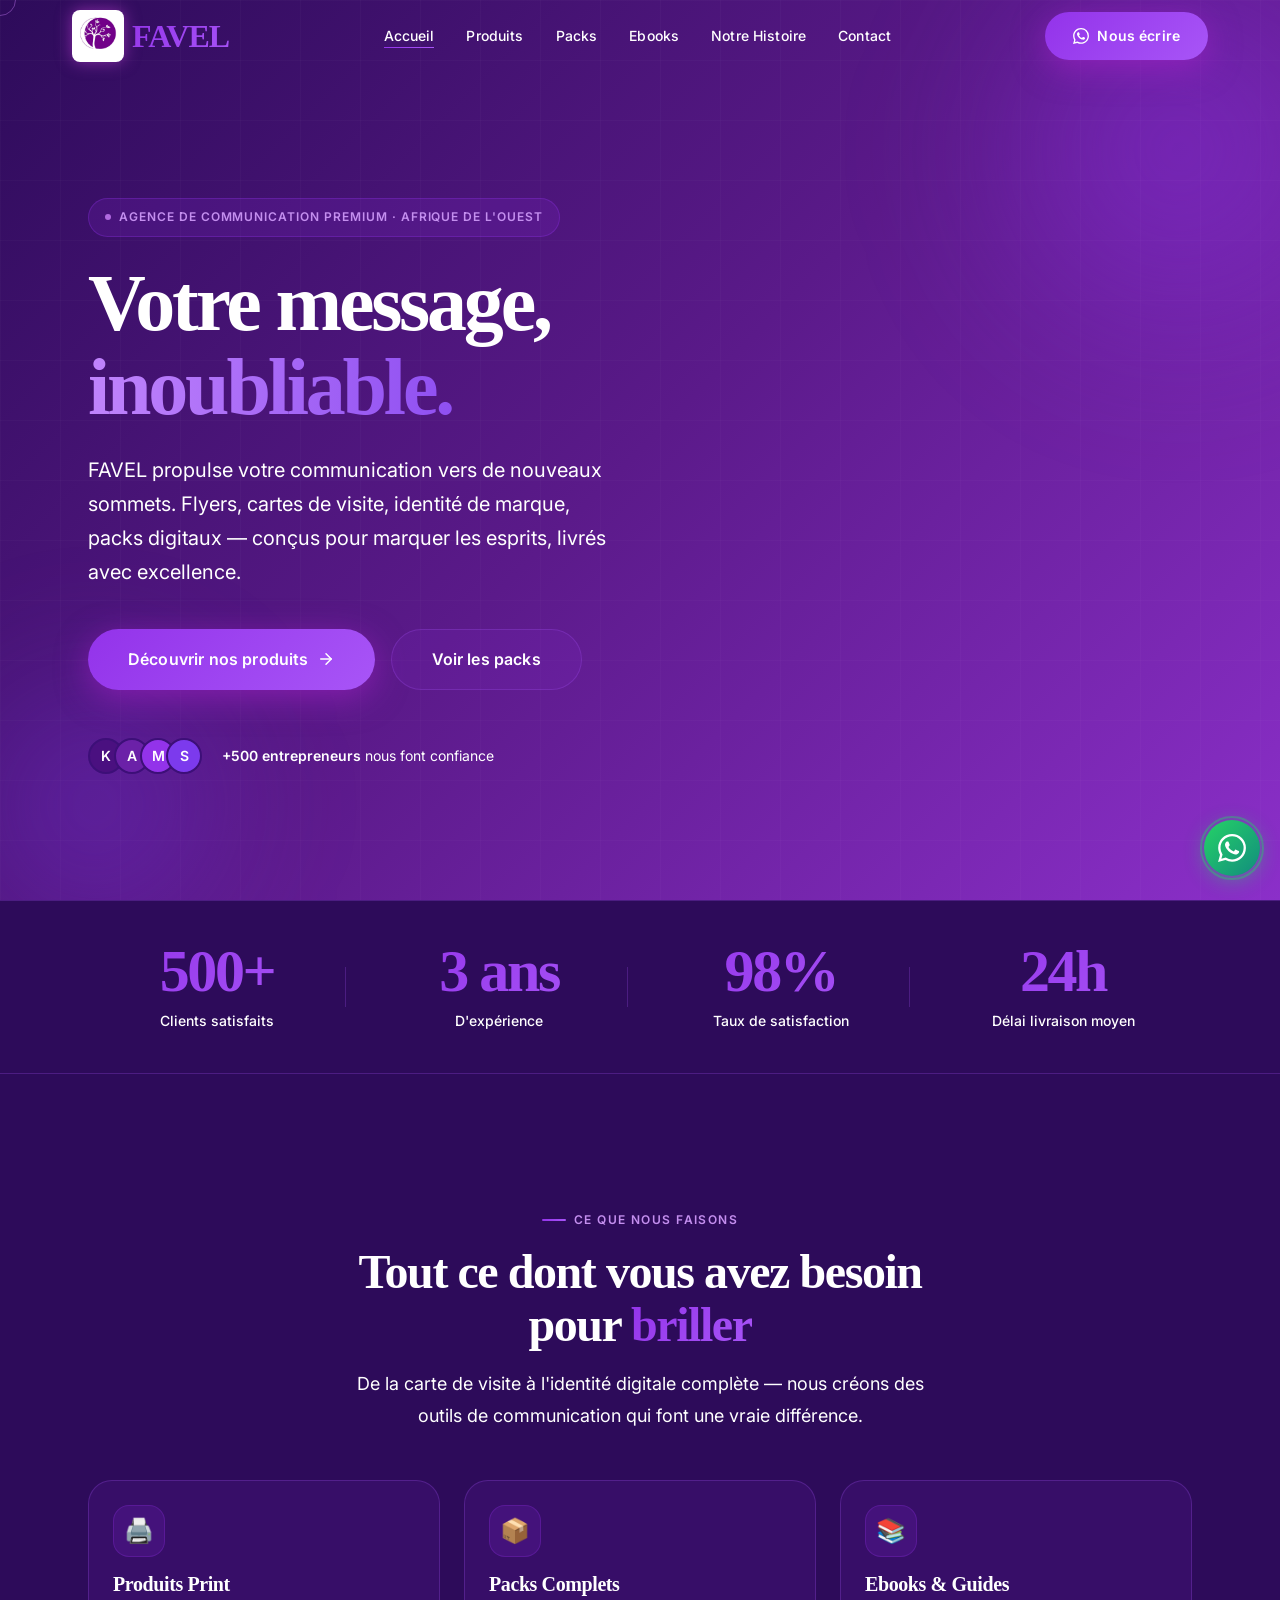
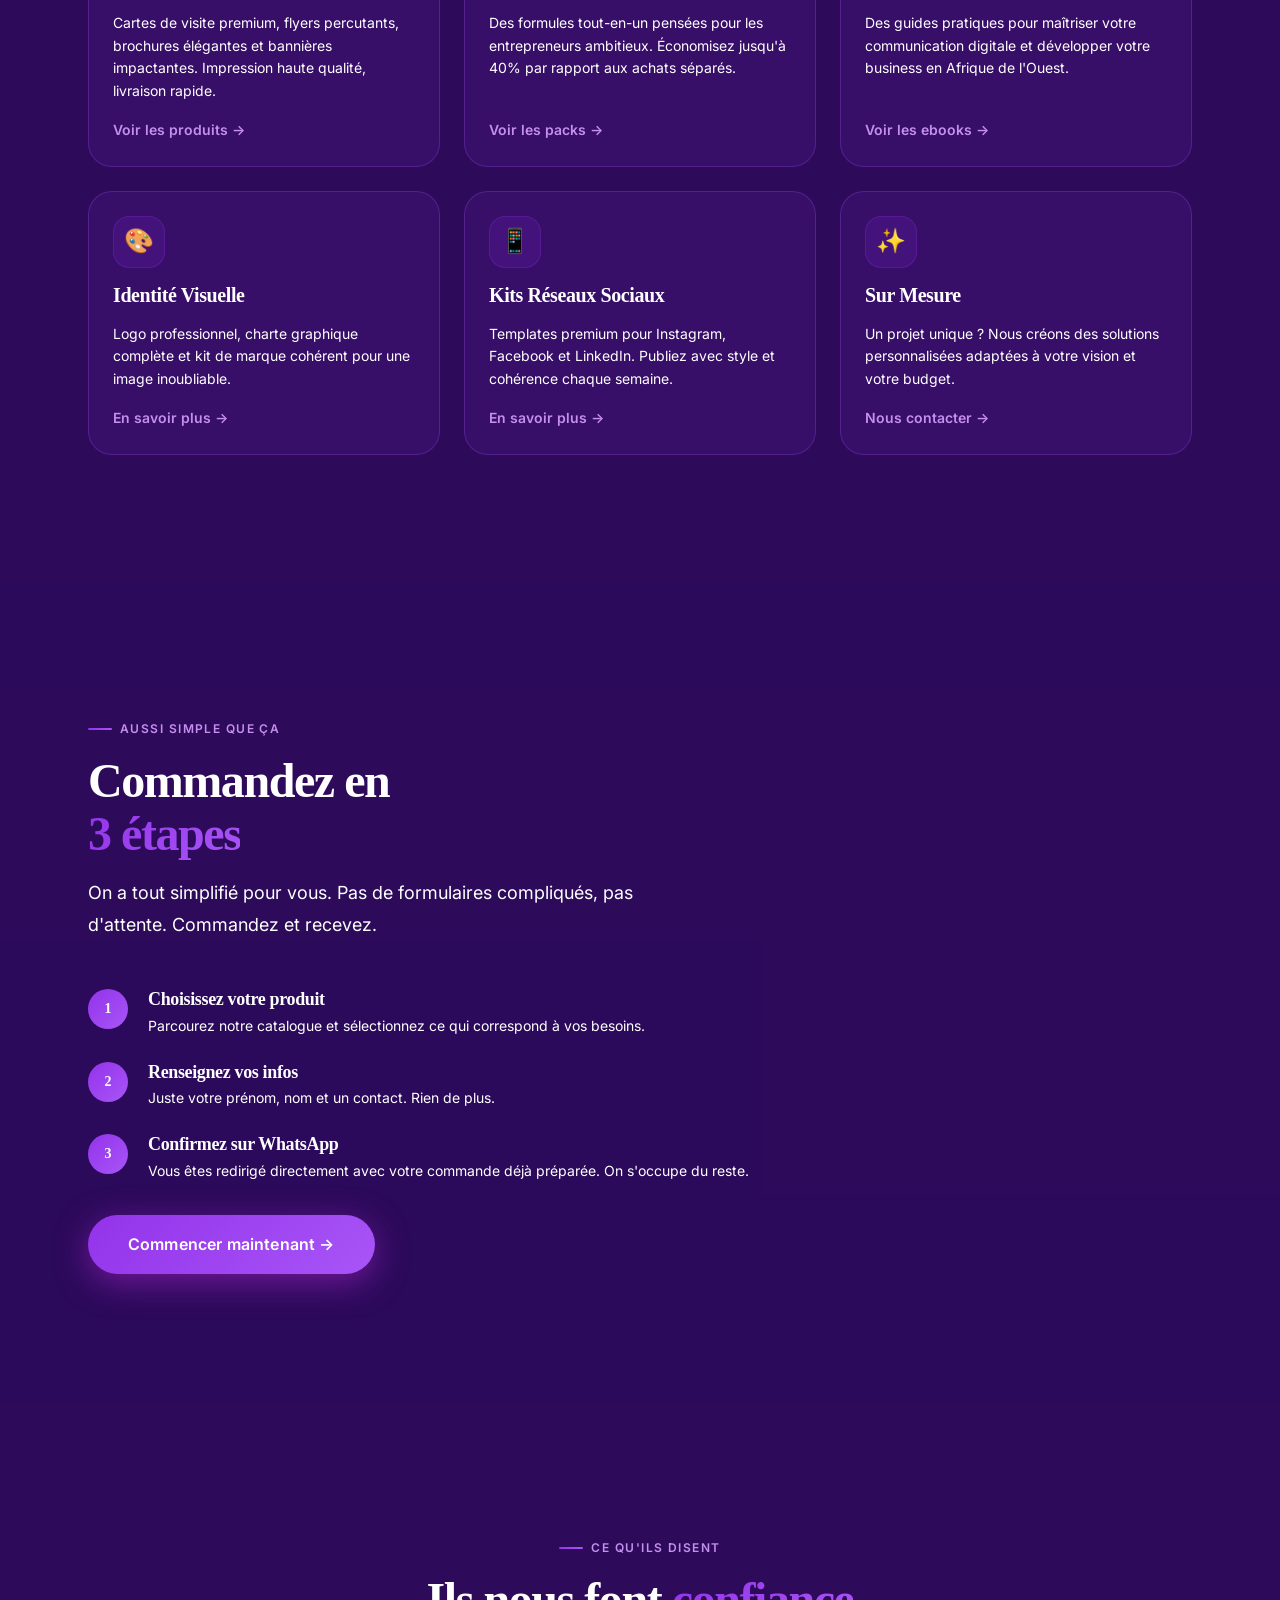
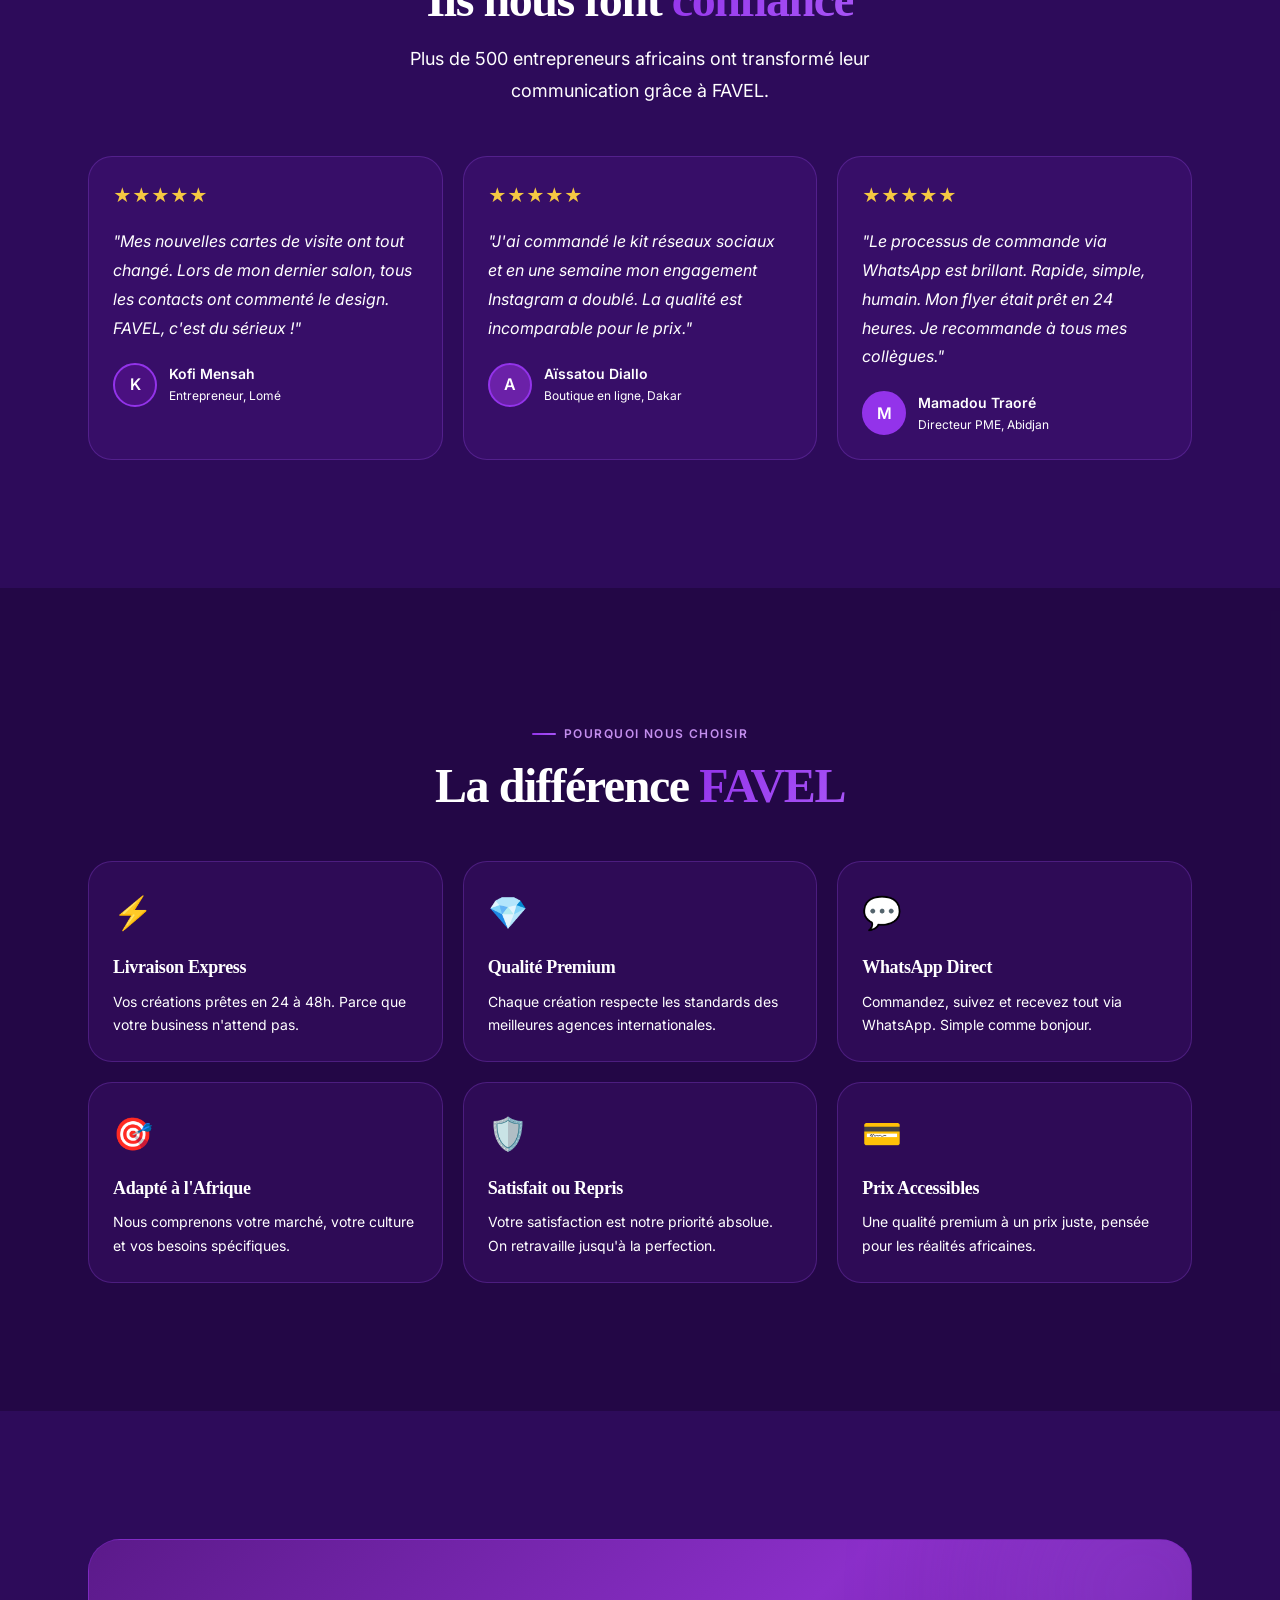
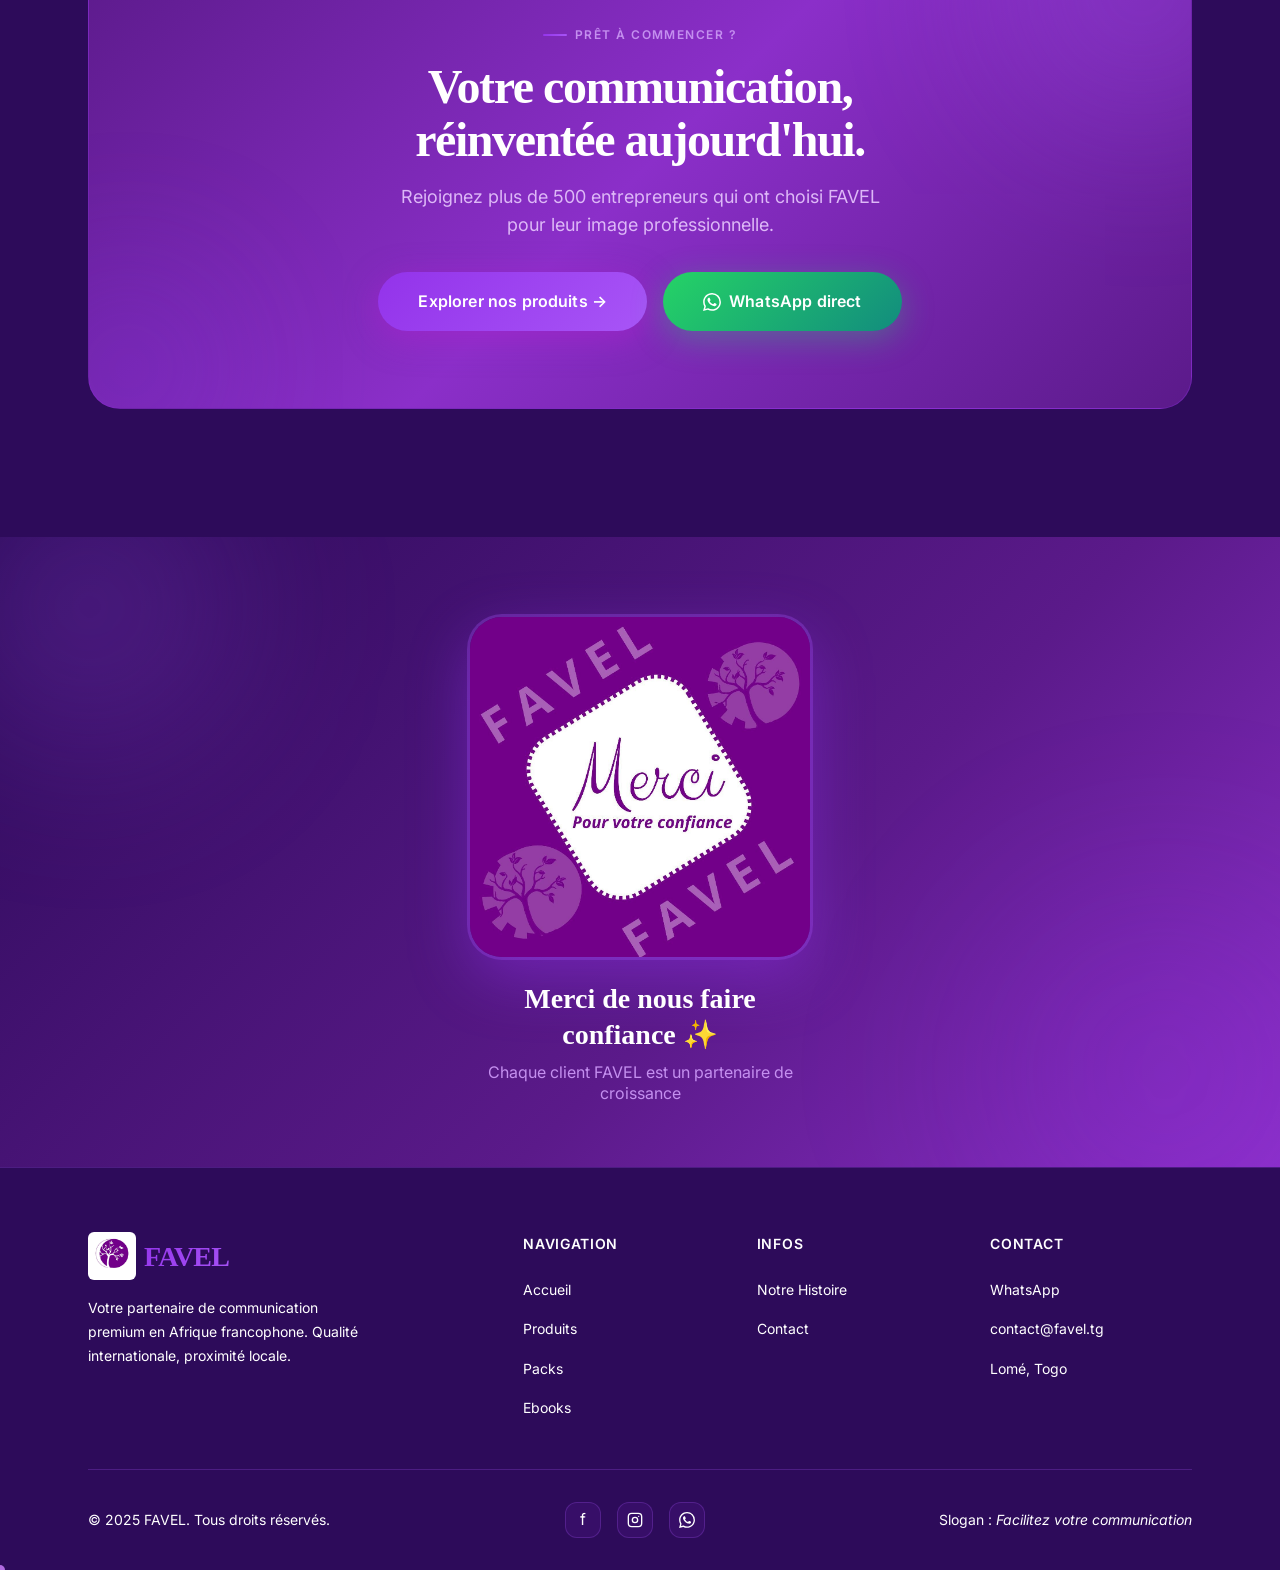
==== commit ca781771: "update: test de déploiement automatique en direct" ====
--- a/index.html
+++ b/index.html
@@ -183,9 +183,8 @@
           </h1>
 
           <p class="hero__subtitle appear-3">
-            FAVEL transforme votre communication en un puissant levier de croissance.
-            Flyers, cartes, identité visuelle, kits digitaux — livrés avec excellence,
-            commandés en quelques secondes via WhatsApp.
+            FAVEL propulse votre communication vers de nouveaux sommets.
+            Flyers, cartes de visite, identité de marque, packs digitaux — conçus pour marquer les esprits, livrés avec excellence.
           </p>
 
           <div class="hero__actions appear-4">
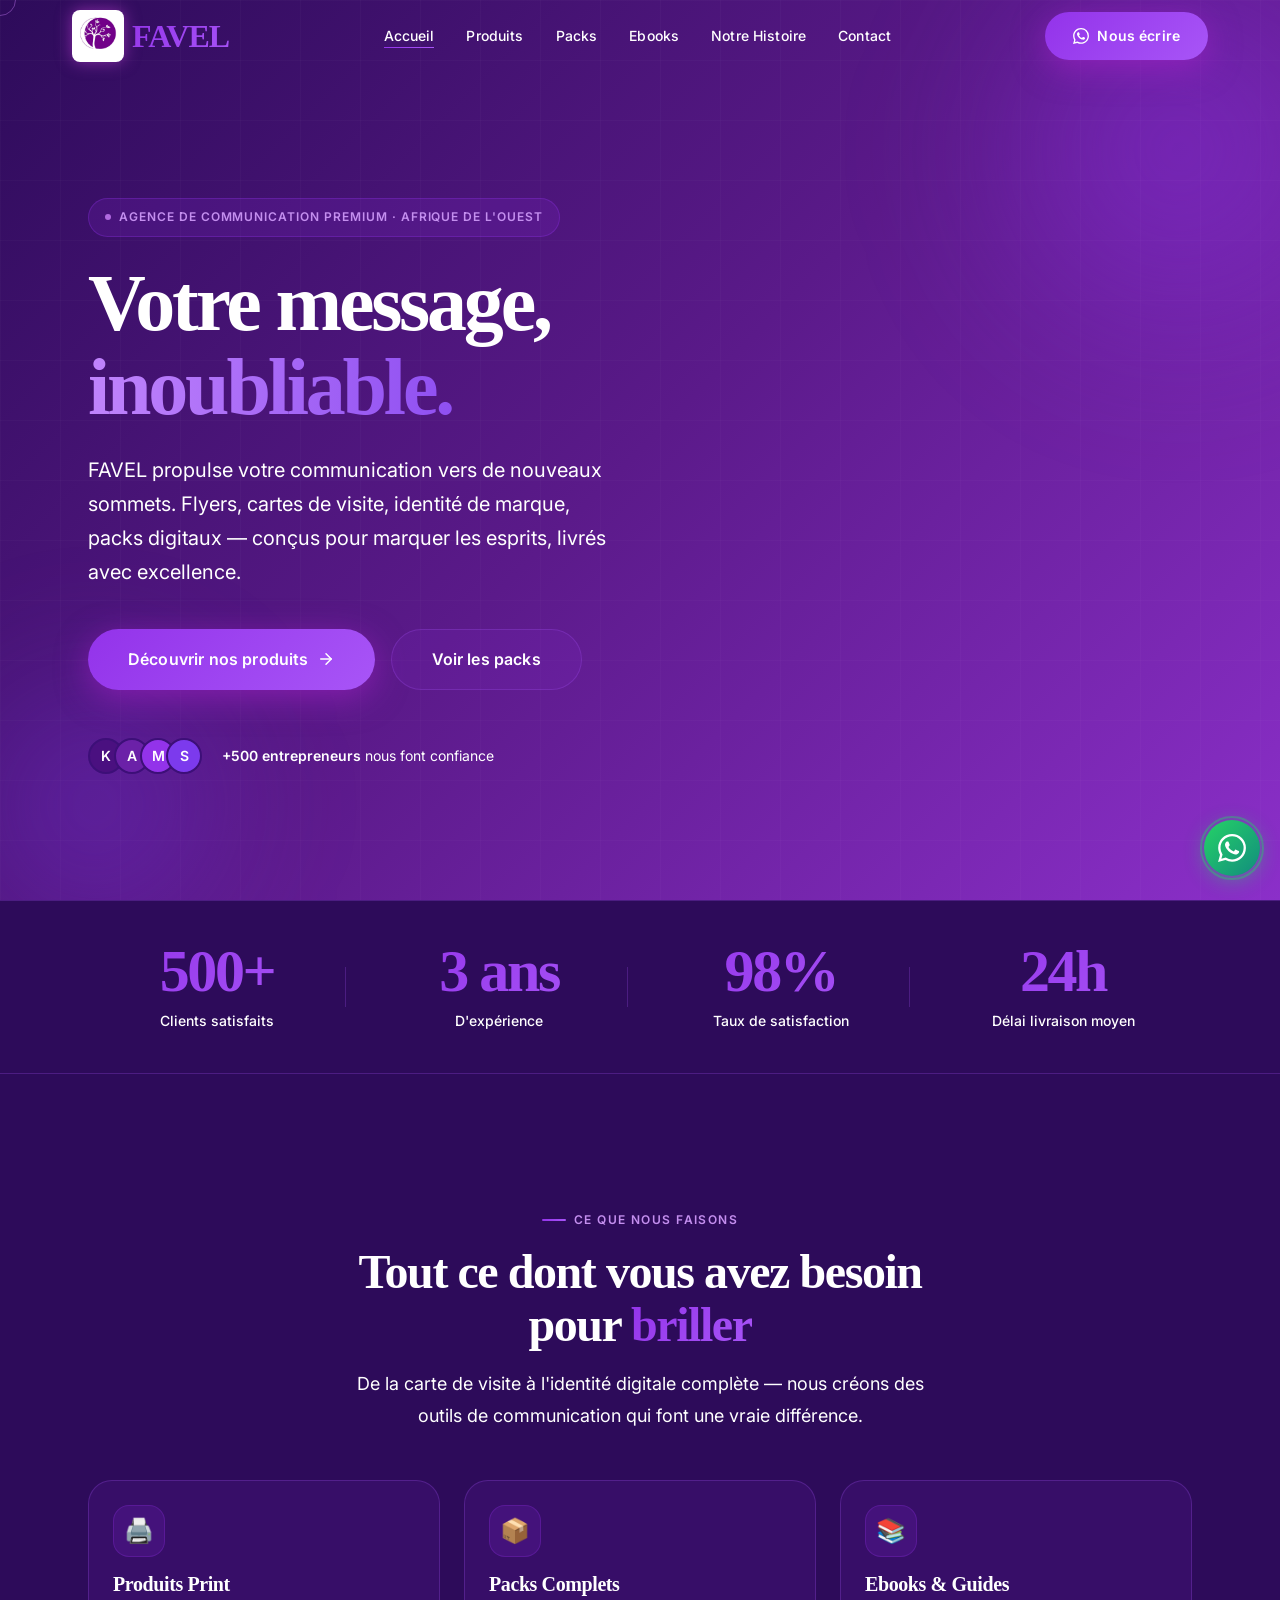
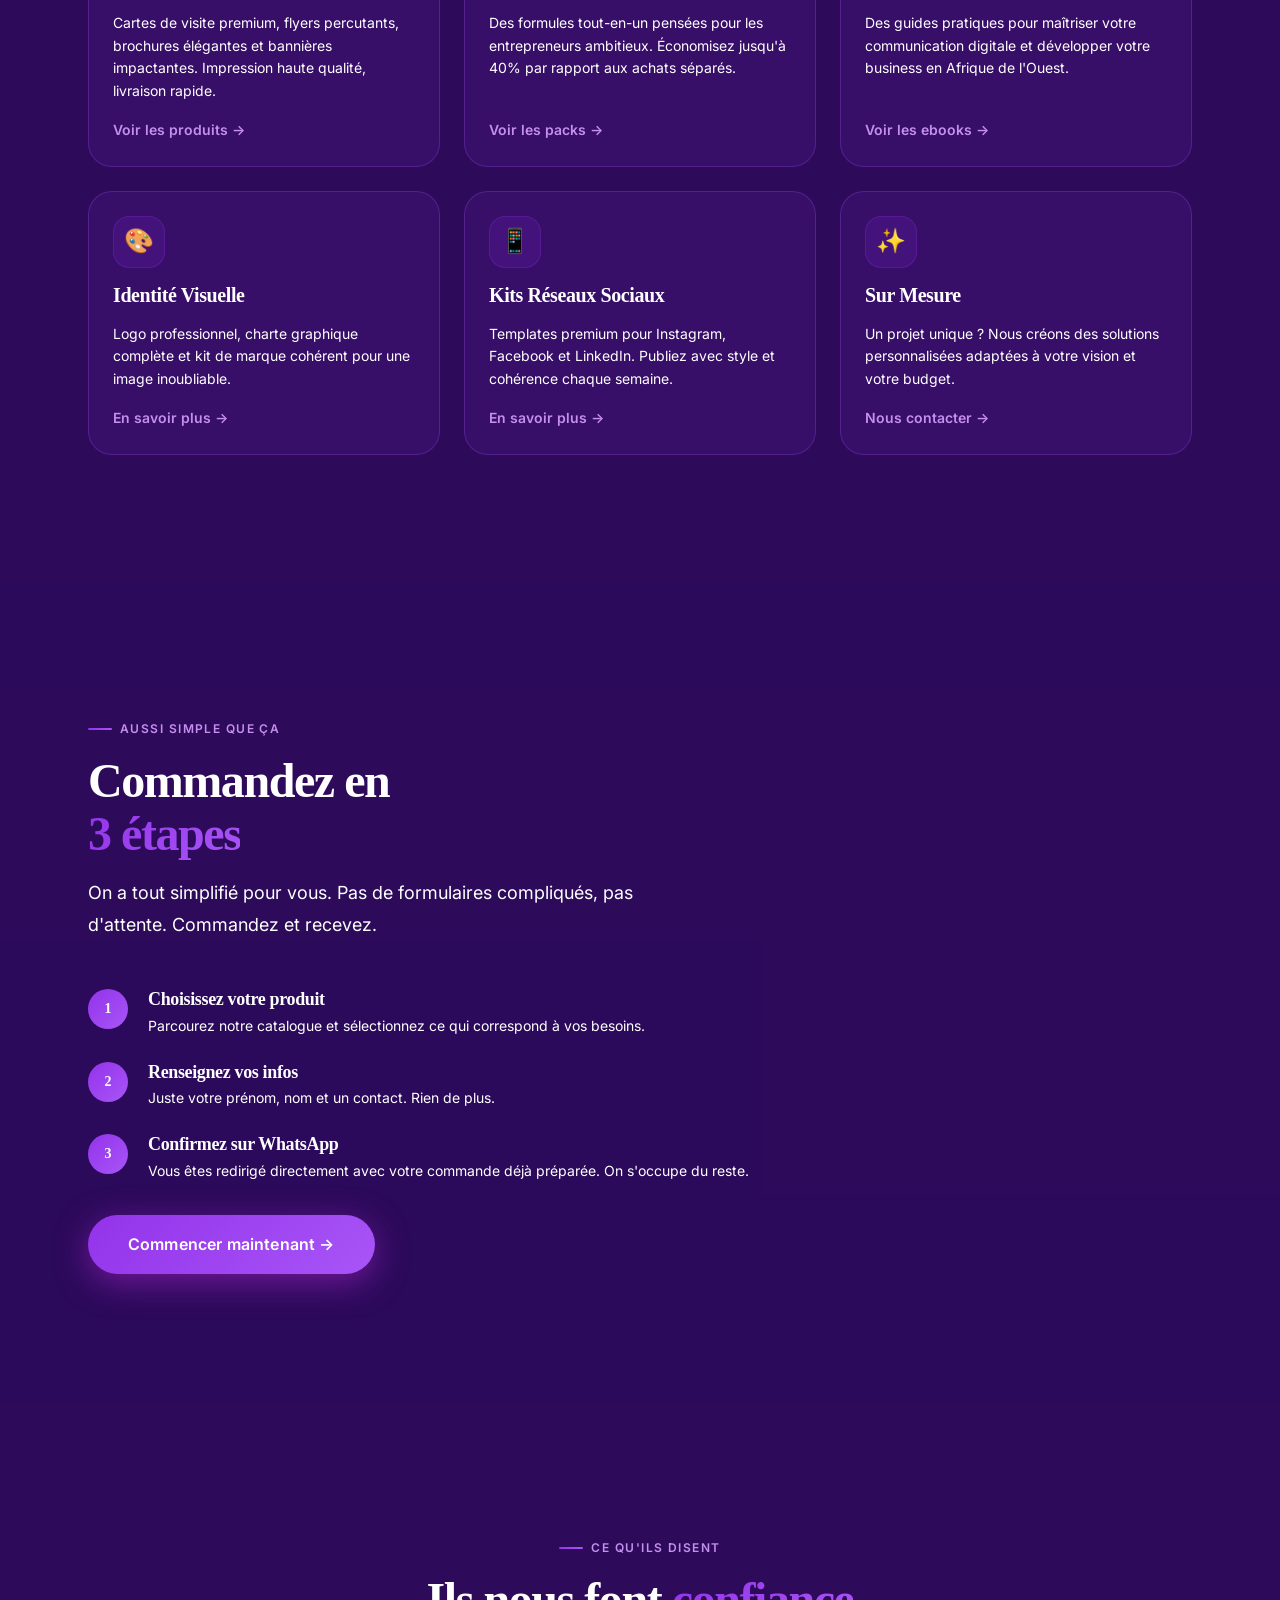
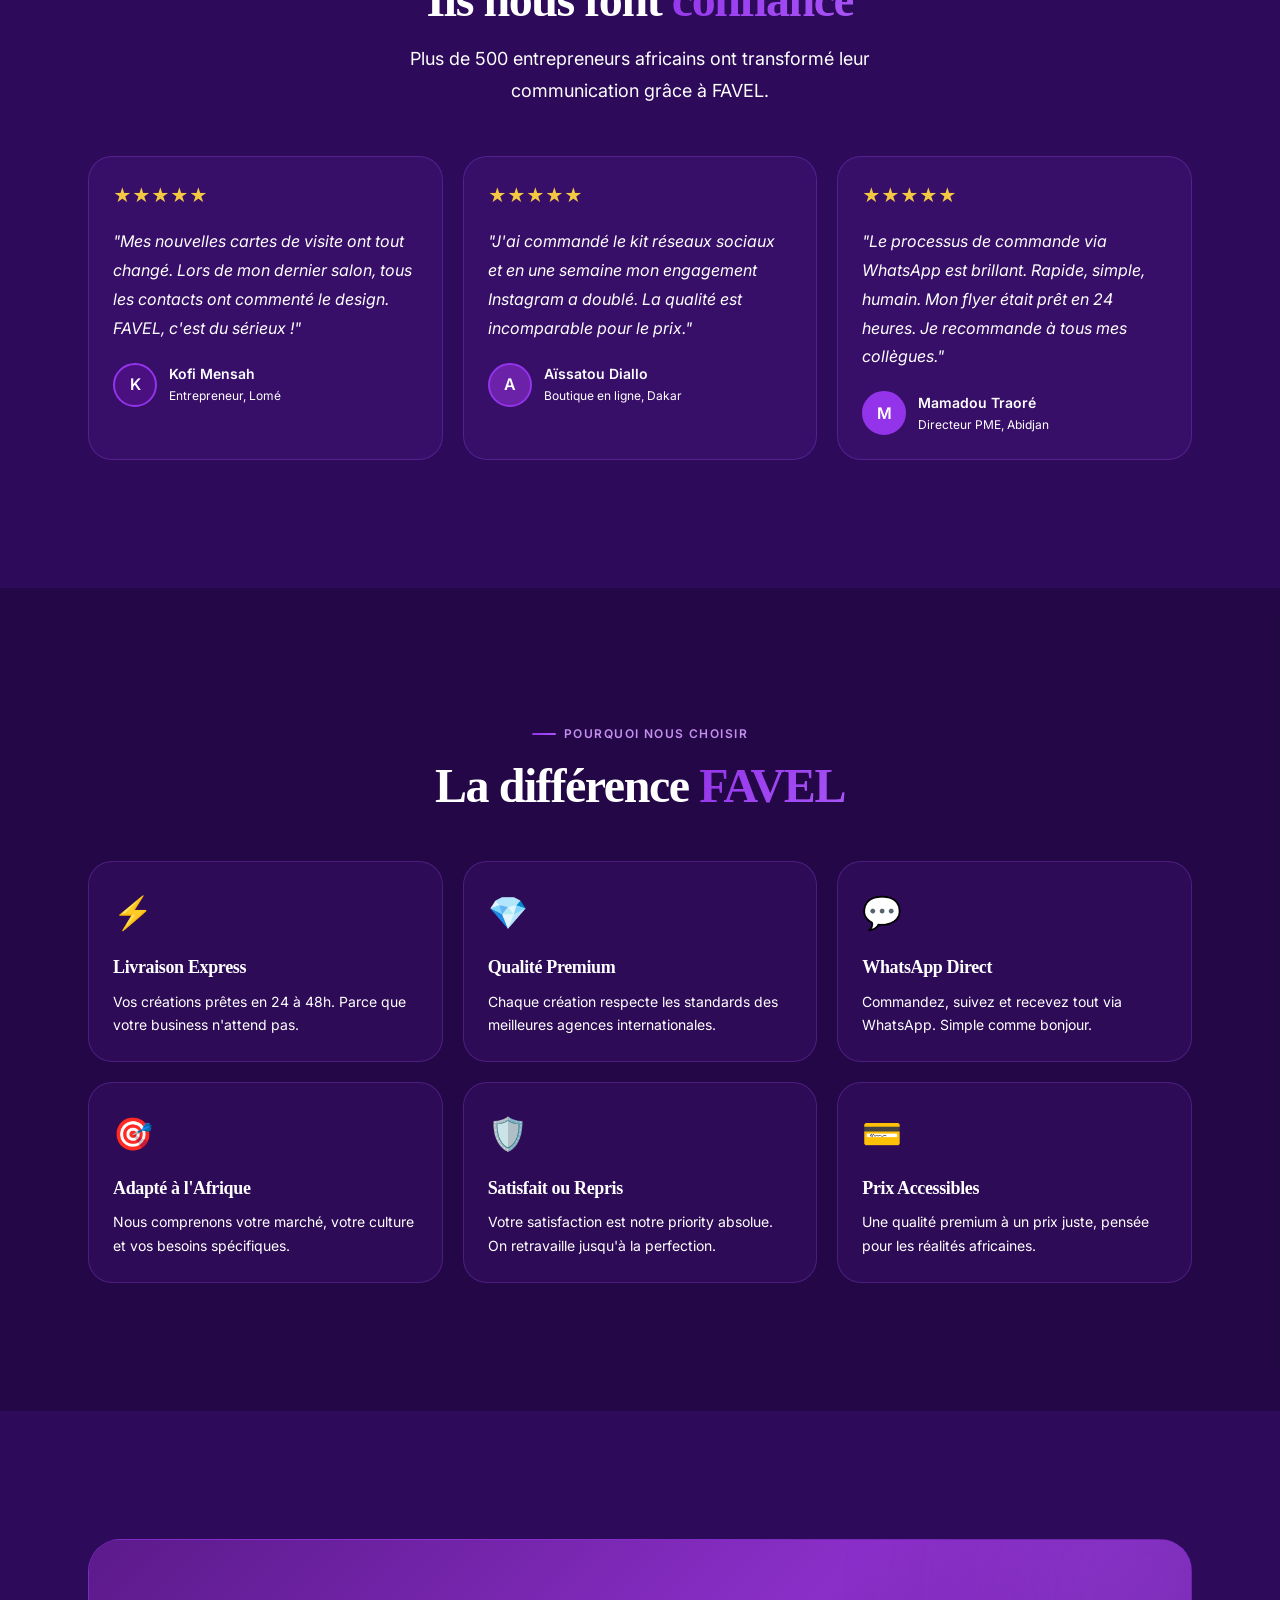
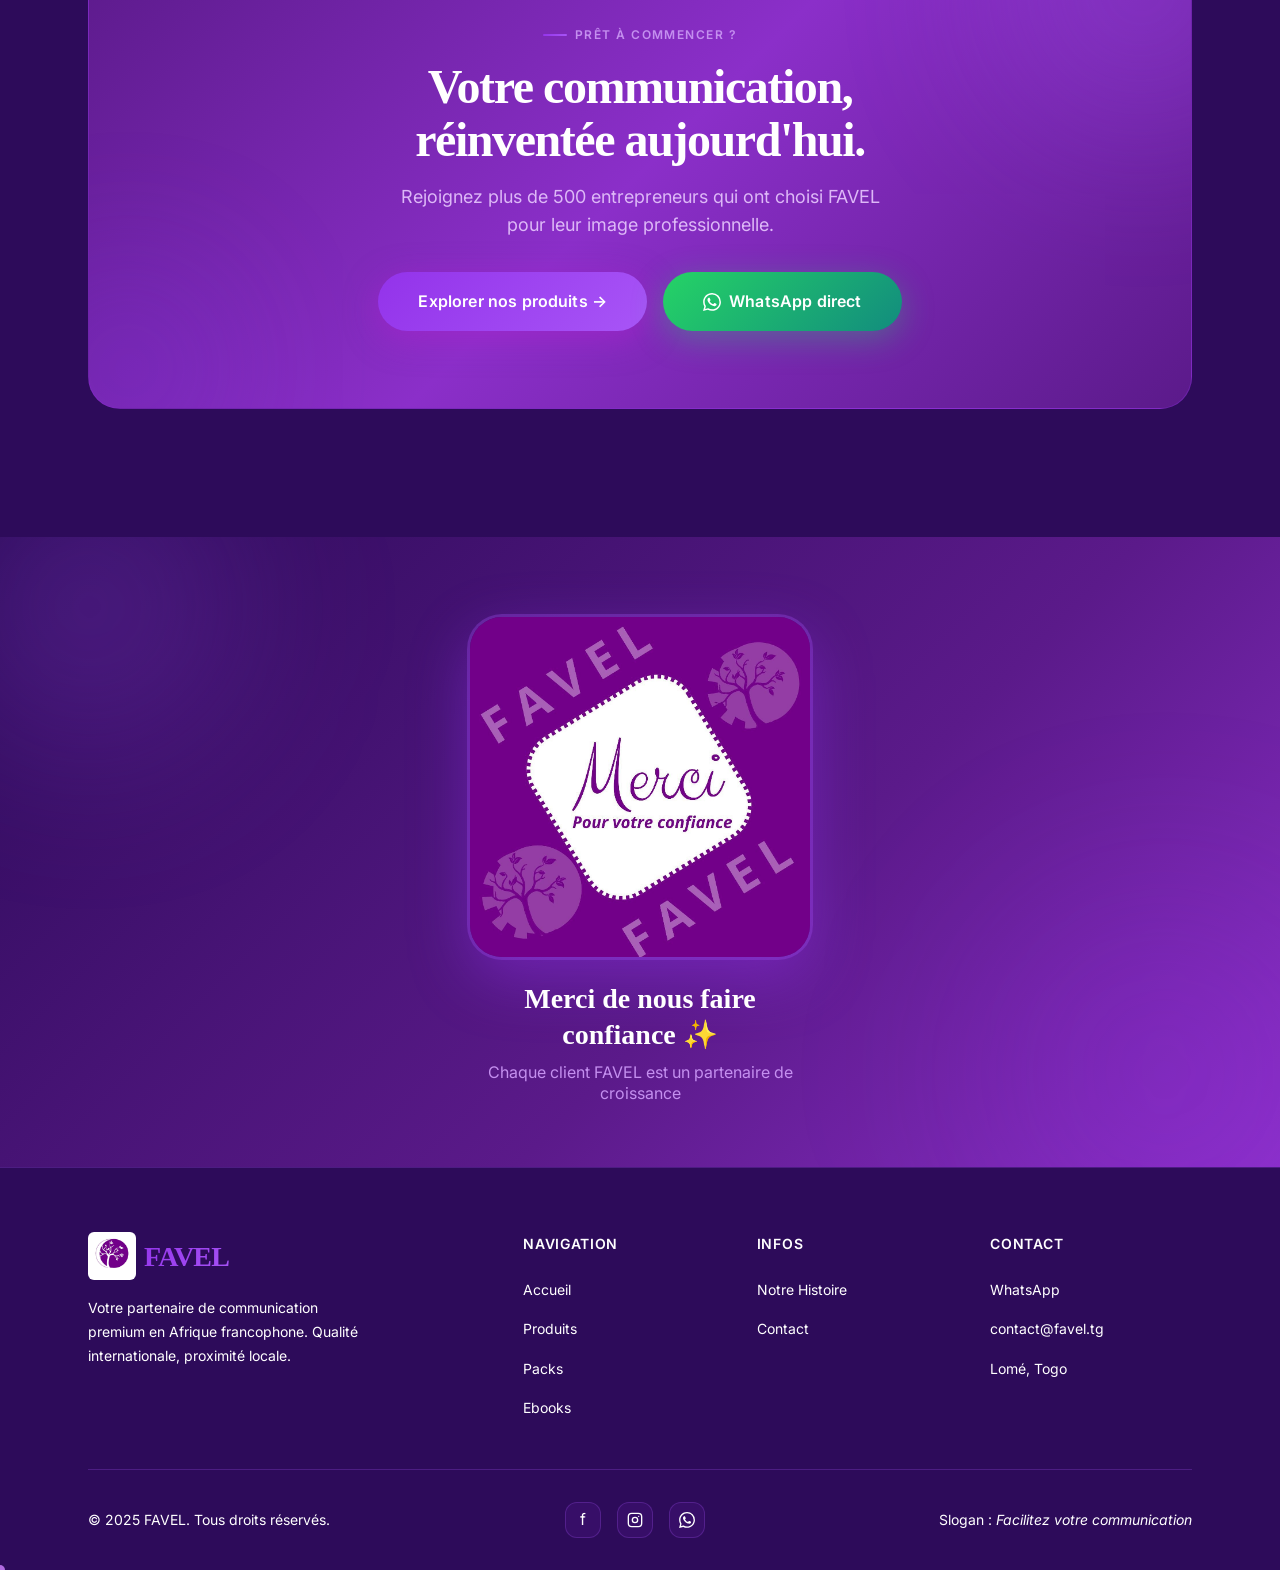
==== commit 0be45b68: "update: pages HTML et nettoyage des scripts bat" ====
--- a/index.html
+++ b/index.html
@@ -446,7 +446,7 @@
           <article class="value-card">
             <span class="value-card__icon" aria-hidden="true">🛡️</span>
             <h3 class="value-card__title">Satisfait ou Repris</h3>
-            <p class="value-card__text">Votre satisfaction est notre priorité absolue. On retravaille jusqu'à la perfection.</p>
+            <p class="value-card__text">Votre satisfaction est notre priority absolue. On retravaille jusqu'à la perfection.</p>
           </article>
           <article class="value-card">
             <span class="value-card__icon" aria-hidden="true">💳</span>
@@ -581,4 +581,4 @@
   <script src="js/main.js" defer></script>
   <script src="js/purchase.js" defer></script>
 </body>
-</html>
+</html>
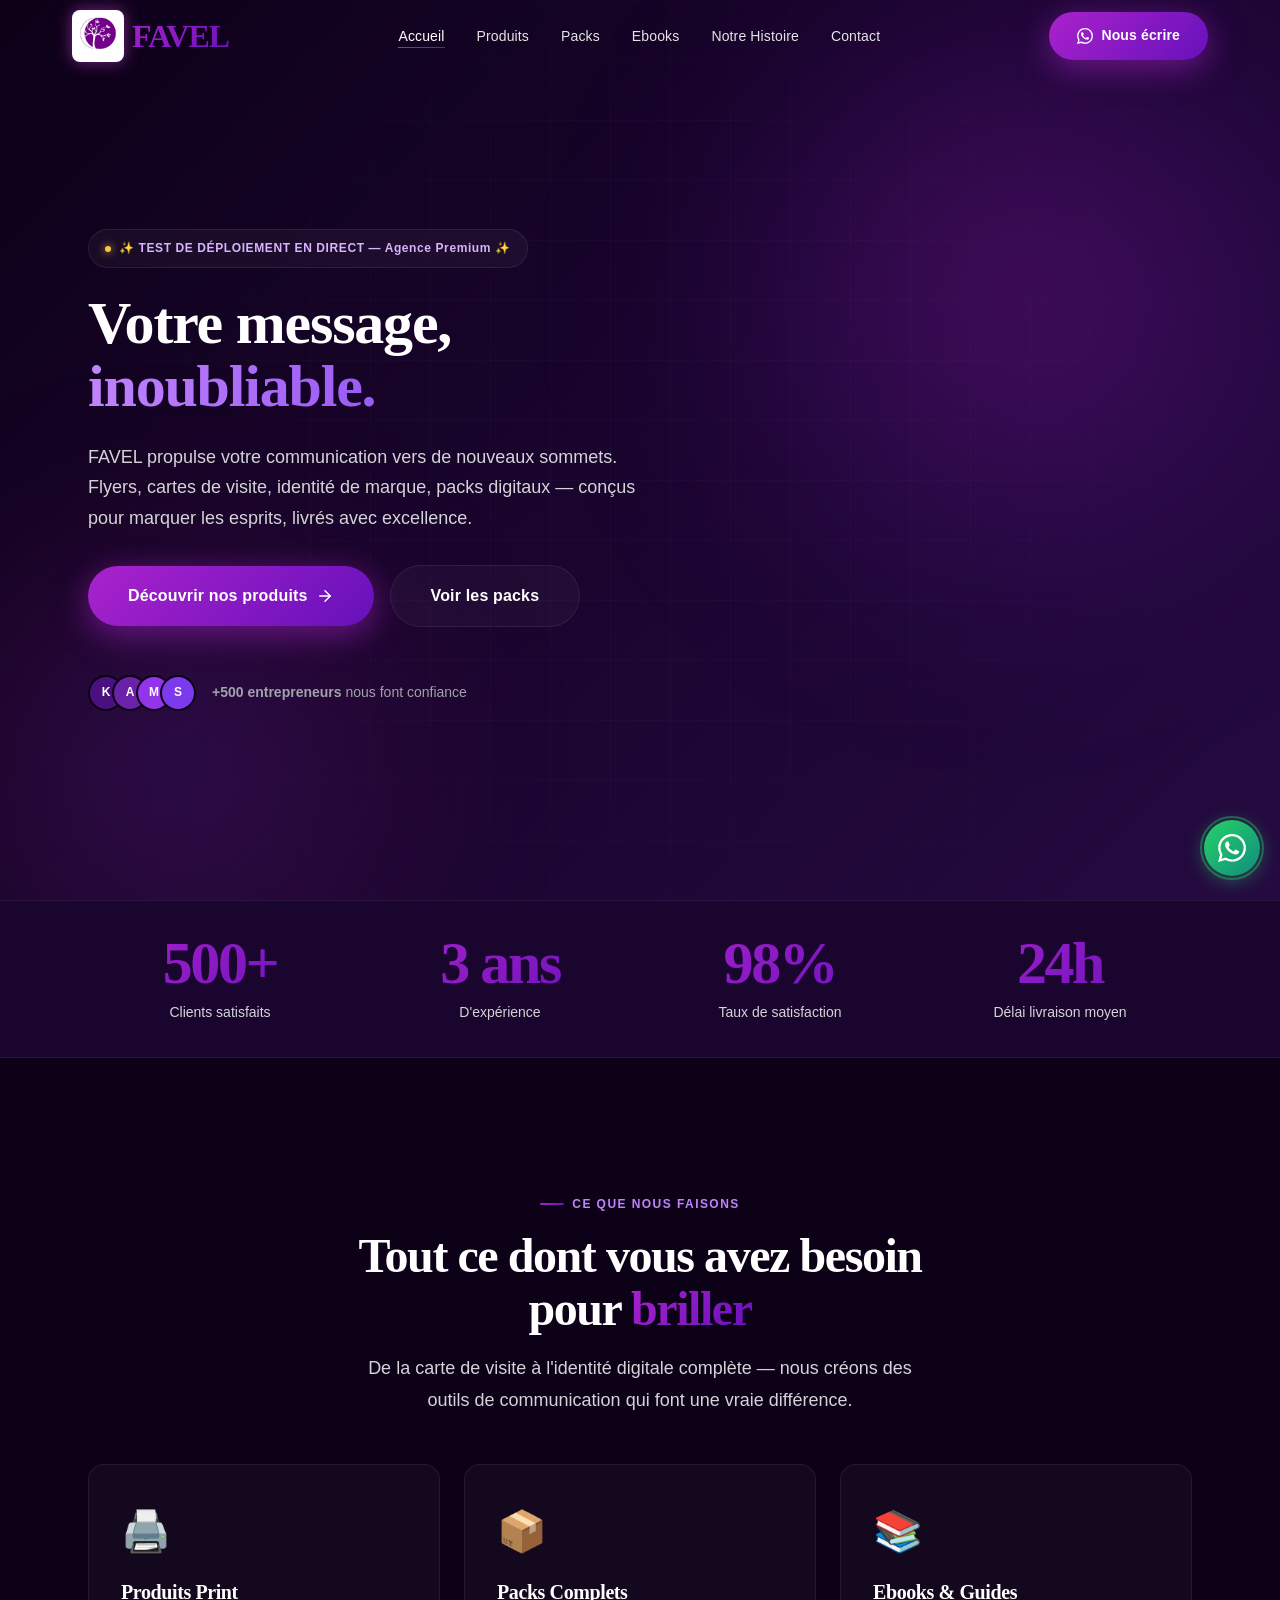
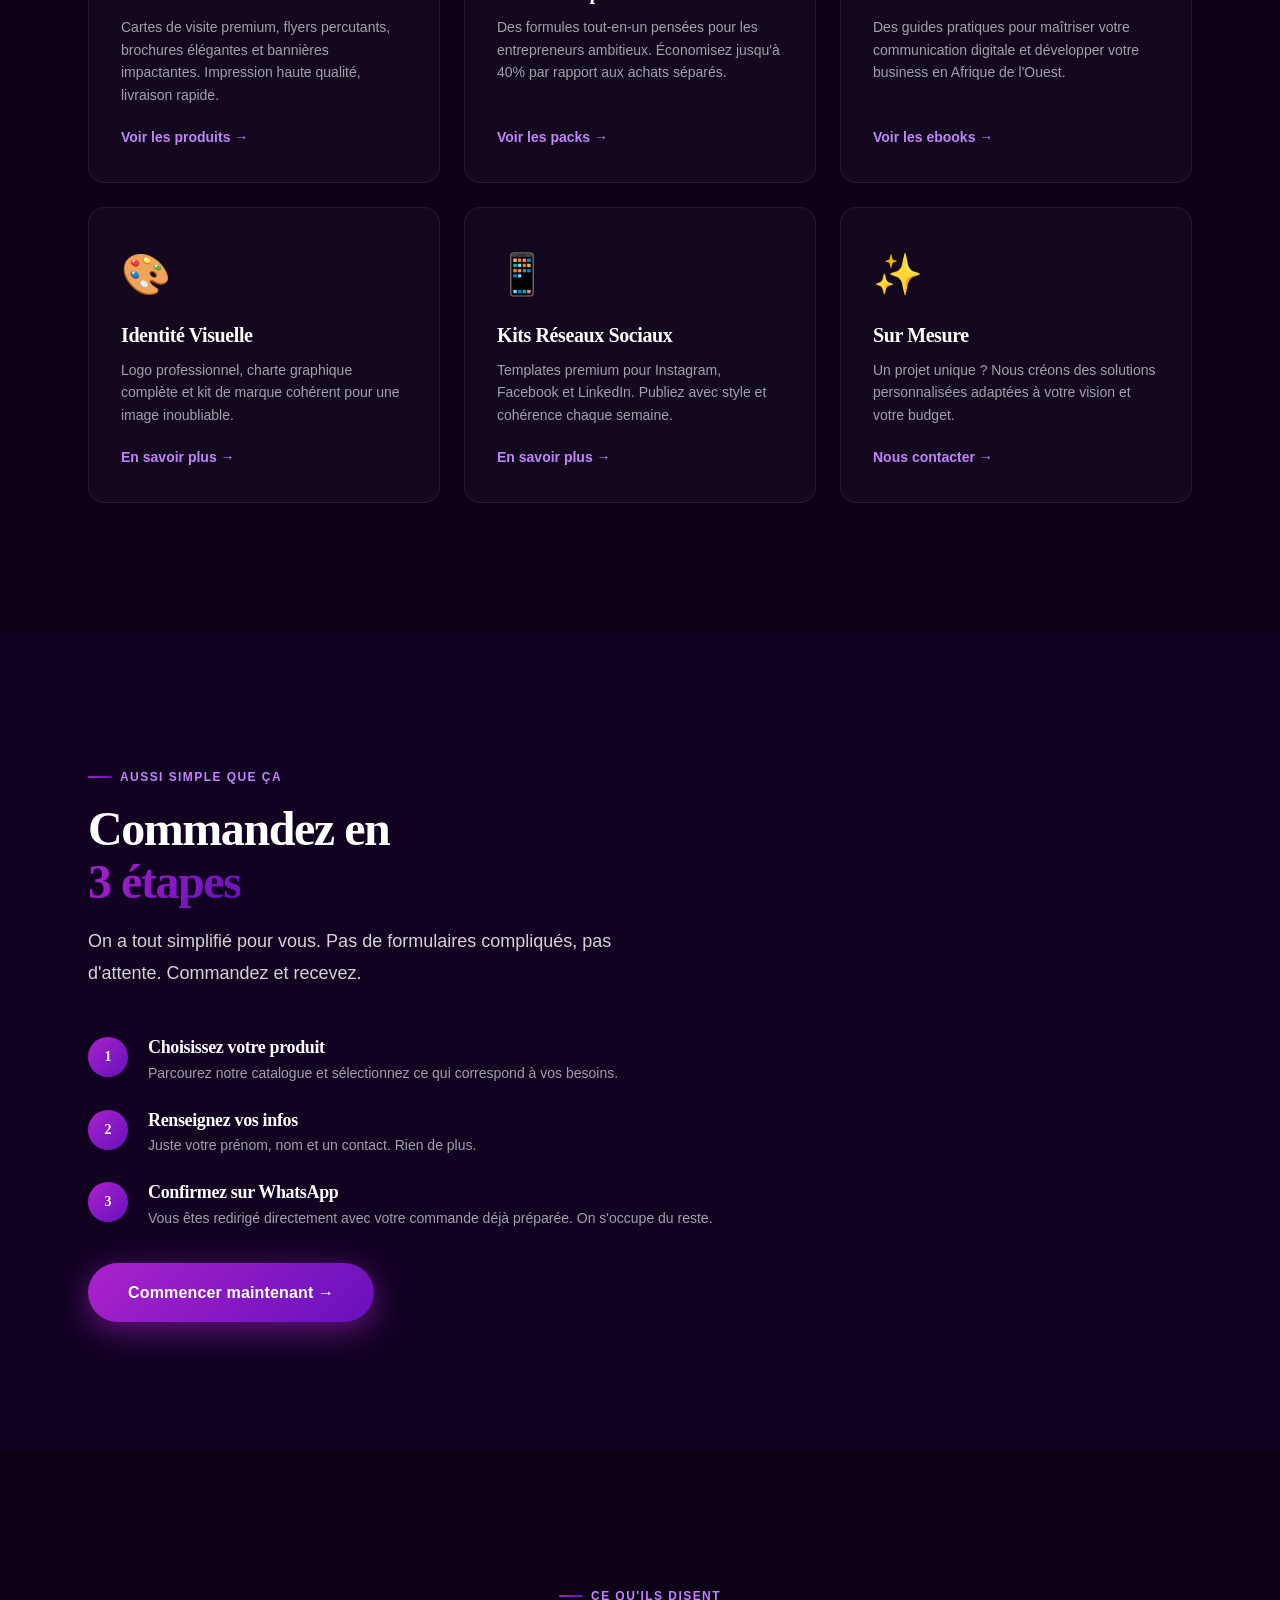
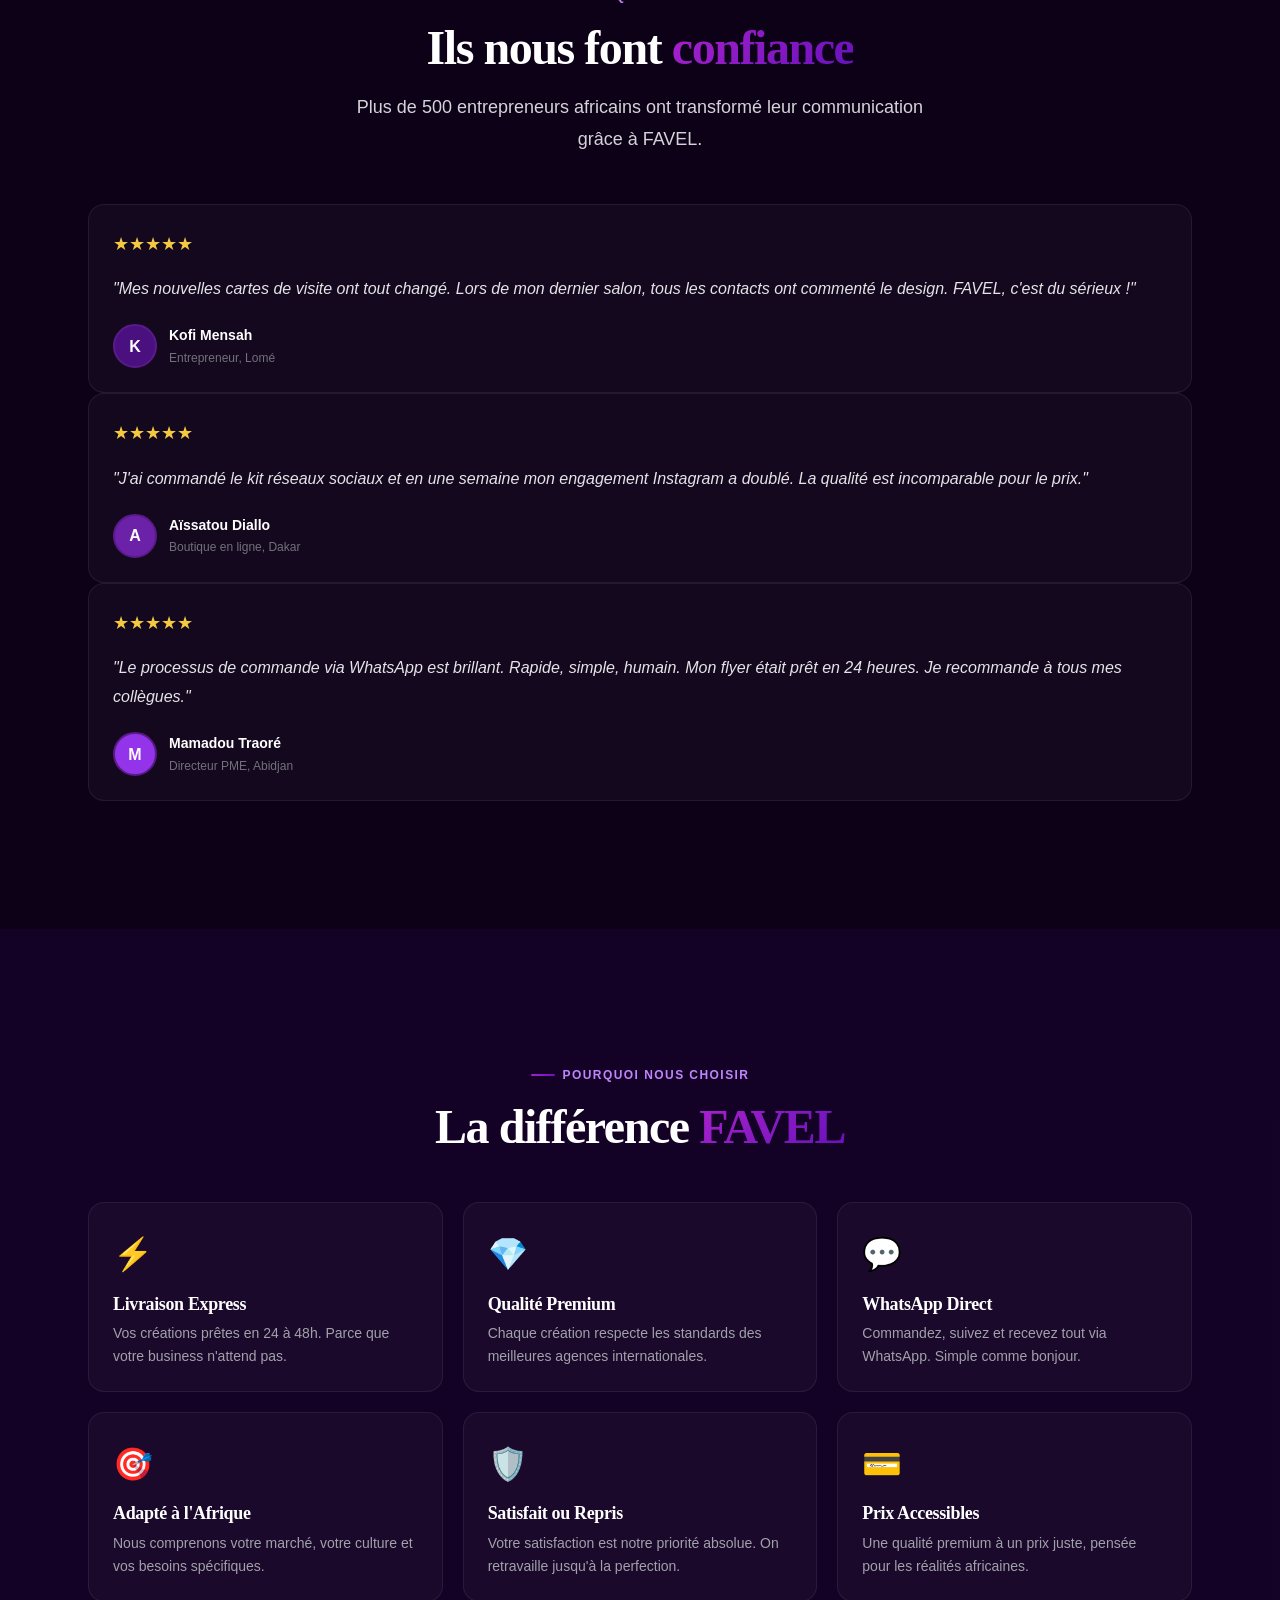
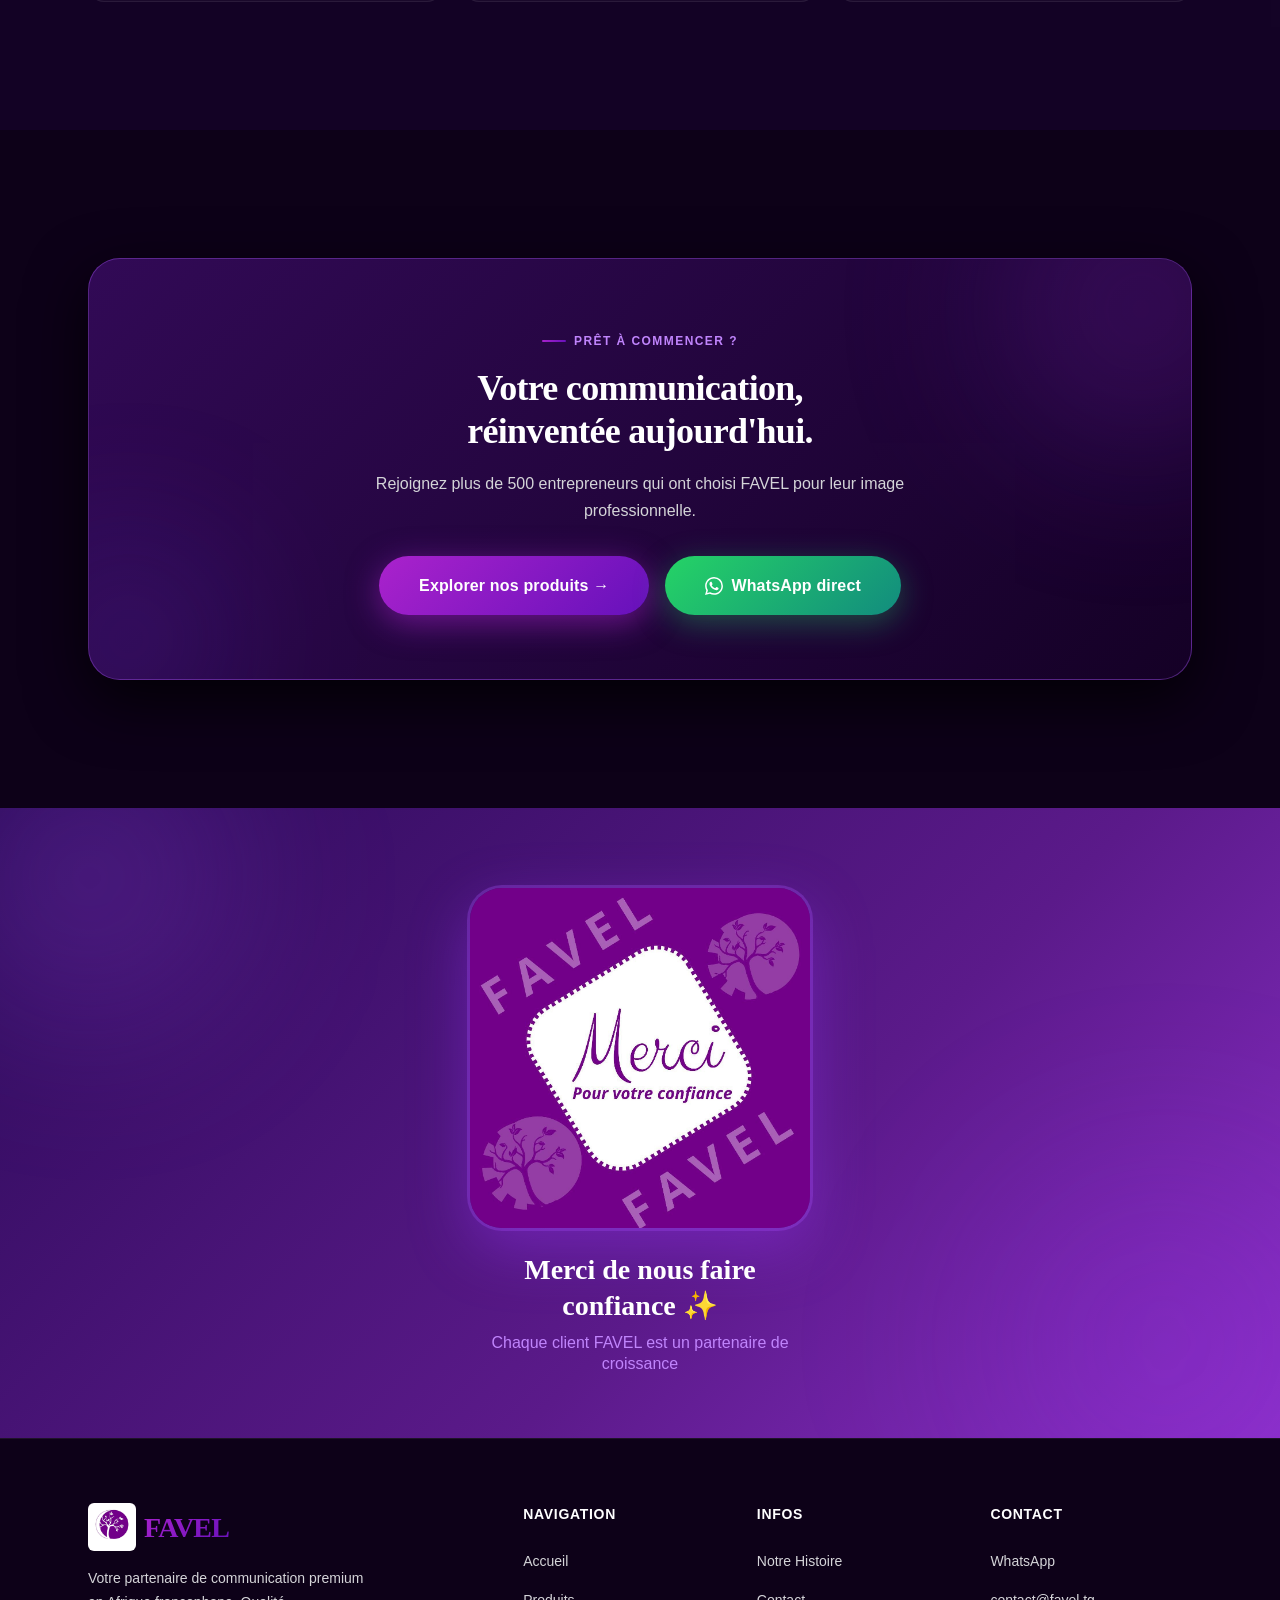
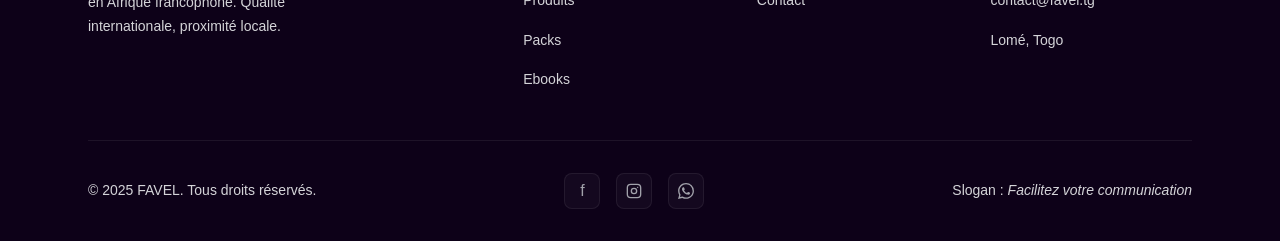
==== commit 7e0fd22b: "test: modification du badge hero pour test de déploiement automatique" ====
--- a/index.html
+++ b/index.html
@@ -174,7 +174,7 @@
         <div style="max-width:680px;">
           <div class="hero__badge appear-1" aria-label="Agence de communication premium">
             <span class="hero__badge-dot" aria-hidden="true"></span>
-            Agence de Communication Premium · Afrique de l'Ouest
+            ✨ TEST DE DÉPLOIEMENT EN DIRECT — Agence Premium ✨
           </div>
 
           <h1 class="hero__title appear-2">
@@ -446,7 +446,7 @@
           <article class="value-card">
             <span class="value-card__icon" aria-hidden="true">🛡️</span>
             <h3 class="value-card__title">Satisfait ou Repris</h3>
-            <p class="value-card__text">Votre satisfaction est notre priority absolue. On retravaille jusqu'à la perfection.</p>
+            <p class="value-card__text">Votre satisfaction est notre priorité absolue. On retravaille jusqu'à la perfection.</p>
           </article>
           <article class="value-card">
             <span class="value-card__icon" aria-hidden="true">💳</span>
--- a/css/style.css
+++ b/css/style.css
@@ -1,83 +1,53 @@
 /* ============================================================
-   FAVEL — Design System
-   Premium CSS Foundation
-   Version 1.0
+   FAVEL — Premium Design System
+   Global variables, layout, custom colors, animations
    ============================================================ */
 
-/* ─── Google Fonts ─────────────────────────────────────────── */
-@import url('https://fonts.googleapis.com/css2?family=Inter:wght@300;400;500;600;700&display=swap');
-
-/* ─── CSS Variables ─────────────────────────────────────────── */
+/* ─── Variables & Tokens ────────────────────────────────────── */
 :root {
-  /* ── Palette FAVEL — VIOLETS VIFS (source : PALLETTE.jpg) ───────
-     #2D0B5A  fond sombre profond (arrière-plan principal)
-     #5B1A8A  violet profond
-     #8B2FC9  violet vif (accentuation principale)
-     #9333EA  violet saturé vif — PRIMARY BRAND COLOR
-     #B06AE0  violet moyen lumineux
-     #C48FEF  violet clair
-     #DDB8F7  lavande lumineuse
-     #F0E0FF  presque blanc lilas
-  ─────────────────────────────────────────────────────────── */
-
-  /* Purple Scale — Palette vivifiée depuis PALLETTE.jpg */
-  --purple-950: #2D0B5A;   /* fond profond sombre — main bg */
-  --purple-900: #3D0F78;   /* bg secondaire */
-  --purple-800: #5B1A8A;   /* violet profond */
-  --purple-700: #8B2FC9;   /* violet vif foncé */
-  --purple-600: #9333EA;   /* VIOLET VIF PRINCIPAL — brand color */
-  --purple-500: #A855F7;   /* violet lumineux — accent */
-  --purple-400: #B06AE0;   /* violet moyen lumineux */
-  --purple-300: #C48FEF;   /* violet clair */
-  --purple-200: #DDB8F7;   /* lavande lumineuse */
-  --purple-100: #F0E0FF;   /* presque blanc lilas */
-
-  /* Neutrals — blancs purs pour lisibilité maximale sur fond sombre */
-  --white:       #FFFFFF;
-  --white-pure:  #FFFFFF;
-  --black:       #09090B;
-  --gray-950:    #1A063A;
-  --gray-900:    #220850;
-  --gray-800:    #2D0B5A;
-  --gray-700:    #4A1580;
-  --gray-600:    #9D7DC0;
-  --gray-50:     #FAF5FF;
-
-  /* Accent */
-  --gold:        #F5C842;
-  --gold-light:  #FDE68A;
-
-  /* Gradients — Violets vifs pour un look premium et lisible */
-  --gradient-hero:    linear-gradient(135deg, #2D0B5A 0%, #5B1A8A 50%, #8B2FC9 100%);
-  --gradient-card:    linear-gradient(135deg, rgba(147,51,234,0.20) 0%, rgba(168,85,247,0.08) 100%);
-  --gradient-purple:  linear-gradient(135deg, #8B2FC9 0%, #A855F7 100%);
-  --gradient-cta:     linear-gradient(135deg, #9333EA 0%, #A855F7 100%);
-  --gradient-gold:    linear-gradient(135deg, #F5C842 0%, #FDE68A 100%);
-  --gradient-dark:    linear-gradient(180deg, #2D0B5A 0%, #1A063A 100%);
-
-  /* Glass */
-  --glass-bg:     rgba(147, 51, 234, 0.10);
-  --glass-border: rgba(168, 85, 247, 0.25);
-  --glass-blur:   blur(20px);
-
-  /* Typography Scale */
-  --font-display: 'Playfair Display', 'Georgia', serif;
-  --font-body:    'Inter', -apple-system, BlinkMacSystemFont, sans-serif;
-  --font-mono:    'JetBrains Mono', monospace;
-
-  --text-xs:   0.75rem;   /* 12px */
-  --text-sm:   0.875rem;  /* 14px */
-  --text-base: 1rem;      /* 16px */
-  --text-lg:   1.125rem;  /* 18px */
-  --text-xl:   1.25rem;   /* 20px */
-  --text-2xl:  1.5rem;    /* 24px */
-  --text-3xl:  1.875rem;  /* 30px */
-  --text-4xl:  2.25rem;   /* 36px */
-  --text-5xl:  3rem;      /* 48px */
-  --text-6xl:  3.75rem;   /* 60px */
-  --text-7xl:  4.5rem;    /* 72px */
-
-  /* Spacing Scale */
+  /* Color Palette (Deep Purple & Luxury HSL Theme) */
+  --purple-950: #0D0118;
+  --purple-900: #1A052E;
+  --purple-850: #250A41;
+  --purple-800: #2D0B5A;
+  --purple-700: #4A1080;
+  --purple-600: #5B1A8A;
+  --purple-500: #7C24B9;
+  --purple-400: #A855F7;
+  --purple-300: #C084FC;
+  --purple-200: #D8B4FE;
+  
+  --gold:       #F5C842;
+  --gold-light: #F9DF8A;
+  --gold-dark:  #C29B23;
+
+  --white:      #FFFFFF;
+  --gray-100:   #F4F4F6;
+  --gray-200:   #E4E4E7;
+  --gray-300:   #D4D4D8;
+  --gray-400:   #A1A1AA;
+  --gray-500:   #71717A;
+  --gray-600:   #52525B;
+  --gray-700:   #3F3F46;
+  --gray-800:   #27272A;
+  --gray-900:   #18181B;
+
+  /* Typography */
+  --font-display: 'Playfair Display', Georgia, serif;
+  --font-body:    'Inter', -apple-system, sans-serif;
+  
+  --text-xs:    0.75rem;
+  --text-sm:    0.875rem;
+  --text-base:  1rem;
+  --text-lg:    1.125rem;
+  --text-xl:    1.25rem;
+  --text-2xl:   1.5rem;
+  --text-3xl:   1.875rem;
+  --text-4xl:   2.25rem;
+  --text-5xl:   3rem;
+  --text-6xl:   3.75rem;
+
+  /* Spacing */
   --space-1:  0.25rem;
   --space-2:  0.5rem;
   --space-3:  0.75rem;
@@ -91,13 +61,24 @@
   --space-20: 5rem;
   --space-24: 6rem;
   --space-32: 8rem;
-  --space-40: 10rem;
-
-  /* Border Radius */
+
+  /* Gradients */
+  --gradient-hero: linear-gradient(135deg, var(--purple-950) 0%, var(--purple-900) 50%, var(--purple-850) 100%);
+  --gradient-cta:  linear-gradient(135deg, #AA22CC 0%, #6611BB 100%);
+  --gradient-gold: linear-gradient(135deg, var(--gold-light) 0%, var(--gold) 50%, var(--gold-dark) 100%);
+  --gradient-card: linear-gradient(180deg, rgba(147,51,234,0.08) 0%, rgba(147,51,234,0.01) 100%);
+
+  /* Glassmorphism */
+  --glass-bg:     rgba(255, 255, 255, 0.03);
+  --glass-border: rgba(255, 255, 255, 0.07);
+  --glass-blur:   blur(16px);
+
+  /* Radius */
+  --radius-xs:   0.25rem;
   --radius-sm:   0.375rem;
-  --radius-md:   0.75rem;
-  --radius-lg:   1rem;
-  --radius-xl:   1.5rem;
+  --radius-md:   0.5rem;
+  --radius-lg:   0.75rem;
+  --radius-xl:   1rem;
   --radius-2xl:  2rem;
   --radius-full: 9999px;
 
@@ -617,7 +598,7 @@
 
 .section-subtitle {
   font-size: clamp(var(--text-base), 2vw, var(--text-lg));
-  color: var(--gray-300);  /* improved: was gray-400, now lighter for readability */
+  color: var(--gray-300);
   line-height: 1.8;
   max-width: 580px;
 }
@@ -683,7 +664,7 @@
 
 .badge-purple {
   background: rgba(176,106,179,0.18);
-  color: var(--purple-200);  /* lighter for contrast */
+  color: var(--purple-200);
   border: 1px solid rgba(200,168,224,0.35);
 }
 
@@ -1168,7 +1149,7 @@
 .testimonial-text {
   font-size: var(--text-base);
   line-height: 1.8;
-  color: var(--gray-200);  /* improved: lighter for better readability on dark bg */
+  color: var(--gray-200);
   margin-bottom: var(--space-5);
   font-style: italic;
 }
@@ -1210,7 +1191,7 @@
   align-items: flex-start;
   gap: var(--space-3);
   font-size: var(--text-sm);
-  color: var(--gray-200);  /* improved readability */
+  color: var(--gray-200);
 }
 
 .feature-item-icon {
@@ -1273,7 +1254,7 @@
   background-clip: text;
 }
 
-.text-muted   { color: var(--gray-400); }
+.text-muted   { color: var(--gray-300); }
 .text-center  { text-align: center; }
 .text-sm      { font-size: var(--text-sm); }
 
@@ -1388,12 +1369,10 @@
 }
 
 /* ─── Readability Overrides ──────────────────────────────────── */
-/* Ensure sufficient contrast for all paragraph and body text     */
 p, li, dd, dt, figcaption, blockquote {
   color: inherit;
 }
 
-/* Footer text legibility */
 .footer__brand p,
 .footer__link,
 .footer__copy {
@@ -1404,14 +1383,12 @@
   color: var(--purple-200);
 }
 
-/* Card body text */
 .card p,
 .card li {
   color: var(--gray-200);
   line-height: 1.8;
 }
 
-/* Form label & placeholder contrast */
 .form-label {
   color: var(--gray-200);
   font-weight: 600;
@@ -1421,24 +1398,20 @@
   color: var(--gray-500);
 }
 
-/* Contact choice button text */
 .contact-choice-btn {
   color: var(--gray-300);
 }
 
-/* Nav link readability */
 .nav__link {
   color: var(--gray-200);
 }
 
-/* Stat label */
 .stat-label {
   color: var(--gray-300);
   font-size: var(--text-sm);
   font-weight: 500;
 }
 
-/* Section subtitle consistent override */
 .section-subtitle,
 .text-muted {
   color: var(--gray-300);
--- a/css/animations.css
+++ b/css/animations.css
@@ -327,38 +327,16 @@
 .skip-link {
   position: fixed;
   top: -100px;
-  left: 50%;
-  transform: translateX(-50%);
-  background: var(--purple-600);
+  left: var(--space-5);
+  background: var(--purple-700);
   color: white;
-  padding: var(--space-3) var(--space-6);
-  border-radius: var(--radius-full);
-  font-size: var(--text-sm);
+  padding: 10px 20px;
+  z-index: 10000;
+  border-radius: 0 0 var(--radius-md) var(--radius-md);
   font-weight: 600;
-  z-index: 99999;
-  transition: top 0.2s ease;
+  transition: top var(--duration-fast);
 }
 
 .skip-link:focus {
-  top: var(--space-4);
-}
-
-/* ─── Reduced Motion ─────────────────────────────────────────── */
-@media (prefers-reduced-motion: reduce) {
-  *, *::before, *::after {
-    animation-duration: 0.01ms !important;
-    animation-iteration-count: 1 !important;
-    transition-duration: 0.01ms !important;
-  }
-
-  [data-reveal] {
-    opacity: 1 !important;
-    transform: none !important;
-    filter: none !important;
-  }
-
-  [data-stagger] > * {
-    opacity: 1 !important;
-    transform: none !important;
-  }
-}
+  top: 0;
+}
--- a/css/components.css
+++ b/css/components.css
@@ -1,62 +1,70 @@
 /* ============================================================
-   FAVEL — Page Components
-   Product cards, pricing, hero sections
+   FAVEL — Premium Layout & Page Components
    ============================================================ */
 
-/* ─── HERO SECTION ───────────────────────────────────────────── */
+/* ─── Hero Section ──────────────────────────────────────────── */
 .hero {
   position: relative;
-  min-height: 100svh;
-  display: flex;
-  align-items: center;
+  min-height: 100vh;
+  display: flex;
+  align-items: center;
+  padding-block: calc(var(--nav-height) + var(--space-12)) var(--space-20);
+  background: var(--gradient-hero);
   overflow: hidden;
-  background: var(--gradient-hero);
-  padding-top: var(--nav-height);
 }
 
 .hero__bg {
   position: absolute;
   inset: 0;
-  pointer-events: none;
-  overflow: hidden;
+  z-index: 1;
 }
 
 .hero__orb-1 {
   position: absolute;
-  width: 500px;
-  height: 500px;
-  top: -100px;
-  right: -150px;
-  background: radial-gradient(circle, rgba(147,51,234,0.45) 0%, transparent 70%);
-  filter: blur(60px);
-  animation: hero-float 7s ease-in-out infinite;
+  top: -10%;
+  right: -10%;
+  width: 60vw;
+  height: 60vw;
+  max-width: 800px;
+  border-radius: 50%;
+  background: radial-gradient(circle, rgba(170,34,204,0.3) 0%, rgba(102,17,187,0.1) 50%, transparent 70%);
+  filter: blur(80px);
+  animation: hero-orb-float 20s infinite alternate var(--ease-smooth);
 }
 
 .hero__orb-2 {
   position: absolute;
-  width: 350px;
-  height: 350px;
-  bottom: -80px;
-  left: -80px;
-  background: radial-gradient(circle, rgba(124,58,237,0.35) 0%, transparent 70%);
-  filter: blur(60px);
-  animation: hero-float 9s ease-in-out infinite reverse;
+  bottom: -20%;
+  left: -10%;
+  width: 50vw;
+  height: 50vw;
+  max-width: 600px;
+  border-radius: 50%;
+  background: radial-gradient(circle, rgba(147,51,234,0.2) 0%, rgba(219,39,119,0.05) 50%, transparent 70%);
+  filter: blur(80px);
+  animation: hero-orb-float 25s infinite alternate-reverse var(--ease-smooth);
+}
+
+@keyframes hero-orb-float {
+  0%   { transform: translate(0, 0) scale(1); }
+  100% { transform: translate(-5%, -5%) scale(1.1); }
 }
 
 .hero__grid-lines {
   position: absolute;
   inset: 0;
-  background-image:
+  background-image: 
     linear-gradient(rgba(255,255,255,0.02) 1px, transparent 1px),
     linear-gradient(90deg, rgba(255,255,255,0.02) 1px, transparent 1px);
   background-size: 60px 60px;
+  background-position: center top;
+  mask-image: radial-gradient(circle, black 40%, transparent 85%);
+  -webkit-mask-image: radial-gradient(circle, black 40%, transparent 85%);
 }
 
 .hero__inner {
   position: relative;
   z-index: 2;
-  width: 100%;
-  padding-block: var(--space-16);
 }
 
 .hero__badge {
@@ -64,38 +72,30 @@
   align-items: center;
   gap: var(--space-2);
   padding: var(--space-2) var(--space-4);
+  background: rgba(255, 255, 255, 0.04);
+  border: 1px solid rgba(255, 255, 255, 0.08);
   border-radius: var(--radius-full);
-  background: rgba(147,51,234,0.15);
-  border: 1px solid rgba(147,51,234,0.3);
   font-size: var(--text-xs);
   font-weight: 600;
-  letter-spacing: 0.08em;
-  text-transform: uppercase;
-  color: var(--purple-300);
+  letter-spacing: 0.05em;
+  color: var(--purple-200);
   margin-bottom: var(--space-6);
+  backdrop-filter: blur(10px);
+  -webkit-backdrop-filter: blur(10px);
 }
 
 .hero__badge-dot {
   width: 6px;
   height: 6px;
+  background-color: var(--gold);
   border-radius: 50%;
-  background: var(--purple-400);
-  animation: pulse-ring 2s ease infinite;
-}
-
-@keyframes pulse-ring {
-  0% { box-shadow: 0 0 0 0 rgba(168,85,247,0.4); }
-  70%{ box-shadow: 0 0 0 6px rgba(168,85,247,0); }
-  100%{ box-shadow: 0 0 0 0 rgba(168,85,247,0); }
+  box-shadow: 0 0 8px var(--gold);
 }
 
 .hero__title {
-  font-family: var(--font-display);
-  font-size: clamp(2.5rem, 8vw, 5rem);
+  font-size: clamp(var(--text-4xl), 8vw, var(--text-6xl));
+  line-height: 1.05;
   font-weight: 900;
-  line-height: 1.05;
-  letter-spacing: -0.04em;
-  color: var(--white);
   margin-bottom: var(--space-6);
 }
 
@@ -104,25 +104,31 @@
 }
 
 .hero__subtitle {
-  font-size: clamp(var(--text-base), 2.5vw, var(--text-xl));
-  color: var(--gray-400);
+  font-size: clamp(var(--text-base), 2.5vw, var(--text-lg));
+  color: var(--gray-300);
   line-height: 1.7;
-  max-width: 540px;
-  margin-bottom: var(--space-10);
+  max-width: 580px;
+  margin-bottom: var(--space-8);
 }
 
 .hero__actions {
   display: flex;
-  flex-wrap: wrap;
+  flex-direction: column;
   gap: var(--space-4);
   margin-bottom: var(--space-12);
 }
 
+@media (min-width: 480px) {
+  .hero__actions {
+    flex-direction: row;
+    align-items: center;
+  }
+}
+
 .hero__trust {
   display: flex;
-  flex-wrap: wrap;
-  align-items: center;
-  gap: var(--space-5);
+  align-items: center;
+  gap: var(--space-4);
 }
 
 .hero__trust-avatars {
@@ -134,244 +140,143 @@
   width: 36px;
   height: 36px;
   border-radius: 50%;
-  border: 2px solid var(--purple-900);
-  overflow: hidden;
-  object-fit: cover;
-  margin-left: -10px;
-  background: var(--purple-700);
+  border: 2px solid var(--purple-950);
+  margin-left: -12px;
   display: flex;
   align-items: center;
   justify-content: center;
-  font-size: 14px;
+  font-size: var(--text-xs);
+  font-weight: 700;
   color: white;
-  font-weight: 600;
-}
-
-.hero__trust-avatar:first-child { margin-left: 0; }
+}
+
+.hero__trust-avatar:first-child {
+  margin-left: 0;
+}
 
 .hero__trust-text {
   font-size: var(--text-sm);
   color: var(--gray-400);
 }
 
-.hero__trust-text strong {
-  color: var(--white);
-  font-weight: 600;
-}
-
-.hero__visual {
-  position: relative;
-  display: flex;
-  align-items: center;
-  justify-content: center;
-}
-
-/* ─── PRODUCT CARDS ──────────────────────────────────────────── */
-.product-card {
-  background: rgba(26, 5, 51, 0.6);
+/* ─── Stats Band ────────────────────────────────────────────── */
+.stats-band {
+  background: var(--purple-900);
+  border-block: 1px solid var(--glass-border);
+  padding-block: var(--space-8);
+  position: relative;
+  z-index: 10;
+}
+
+.stats-band__grid {
+  display: grid;
+  grid-template-columns: repeat(2, 1fr);
+  gap: var(--space-6);
+}
+
+@media (min-width: 768px) {
+  .stats-band__grid {
+    grid-template-columns: repeat(4, 1fr);
+    gap: var(--space-4);
+  }
+}
+
+.stat-item {
+  text-align: center;
+}
+
+/* ─── Service Card ──────────────────────────────────────────── */
+.service-card {
+  background: var(--glass-bg);
   border: 1px solid var(--glass-border);
   border-radius: var(--radius-xl);
-  overflow: hidden;
+  padding: var(--space-8);
+  transition: all var(--duration-normal) var(--ease-smooth);
   display: flex;
   flex-direction: column;
-  transition: all var(--duration-normal) var(--ease-smooth);
-  position: relative;
-  backdrop-filter: blur(8px);
-}
-
-.product-card::before {
-  content: '';
-  position: absolute;
-  inset: 0;
-  background: linear-gradient(135deg, rgba(147,51,234,0.08) 0%, transparent 60%);
-  opacity: 0;
-  transition: opacity var(--duration-normal) var(--ease-smooth);
-  pointer-events: none;
-}
-
-.product-card:hover {
-  border-color: rgba(147,51,234,0.35);
-  box-shadow: 0 16px 48px rgba(147,51,234,0.2), 0 4px 16px rgba(0,0,0,0.4);
-  transform: translateY(-6px);
-}
-
-.product-card:hover::before {
-  opacity: 1;
-}
-
-.product-card__image {
-  width: 100%;
-  aspect-ratio: 4/3;
-  overflow: hidden;
-  position: relative;
-  background: var(--purple-800);
-}
-
-.product-card__image img {
-  width: 100%;
+  align-items: flex-start;
+  text-decoration: none;
   height: 100%;
-  object-fit: cover;
-  transition: transform var(--duration-slow) var(--ease-smooth);
-}
-
-.product-card:hover .product-card__image img {
-  transform: scale(1.06);
-}
-
-.product-card__body {
-  padding: var(--space-5);
-  display: flex;
-  flex-direction: column;
-  flex: 1;
-  gap: var(--space-3);
-}
-
-.product-card__category {
-  font-size: var(--text-xs);
-  font-weight: 600;
-  letter-spacing: 0.1em;
-  text-transform: uppercase;
-  color: var(--purple-400);
-}
-
-.product-card__title {
-  font-family: var(--font-display);
+}
+
+.service-card__icon {
+  font-size: 2.5rem;
+  margin-bottom: var(--space-4);
+}
+
+.service-card__title {
   font-size: var(--text-xl);
   font-weight: 700;
   color: var(--white);
-  letter-spacing: -0.02em;
-  line-height: 1.2;
-}
-
-.product-card__desc {
+  margin-bottom: var(--space-3);
+}
+
+.service-card__text {
   font-size: var(--text-sm);
   color: var(--gray-400);
   line-height: 1.6;
-}
-
-.product-card__benefits {
-  display: flex;
-  flex-direction: column;
-  gap: var(--space-2);
-  padding-top: var(--space-2);
-}
-
-.product-card__benefit {
-  display: flex;
-  align-items: center;
-  gap: var(--space-2);
-  font-size: var(--text-xs);
-  color: var(--gray-300);
-}
-
-.product-card__benefit-icon {
-  color: var(--purple-400);
-  font-size: 12px;
-  flex-shrink: 0;
-}
-
-.product-card__footer {
-  margin-top: auto;
-  padding-top: var(--space-4);
-  border-top: 1px solid var(--glass-border);
-  display: flex;
-  align-items: center;
-  justify-content: space-between;
-  gap: var(--space-3);
-}
-
-.product-card__price {
-  font-family: var(--font-display);
-  font-weight: 700;
-  letter-spacing: -0.02em;
-}
-
-.product-card__price-amount {
-  font-size: var(--text-2xl);
-  color: var(--white);
-}
-
-.product-card__price-unit {
-  font-size: var(--text-xs);
-  color: var(--gray-500);
-  font-family: var(--font-body);
-  font-weight: 500;
-  display: block;
-  margin-top: 2px;
-}
-
-.product-card__cta {
-  flex-shrink: 0;
-}
-
-/* ─── PRICING / PACK CARDS ───────────────────────────────────── */
+  margin-bottom: var(--space-5);
+  flex-grow: 1;
+}
+
+.service-card__link {
+  font-size: var(--text-sm);
+  font-weight: 600;
+  color: var(--purple-300);
+  transition: color var(--duration-fast) var(--ease-smooth);
+}
+
+.service-card:hover {
+  transform: translateY(-5px);
+  border-color: rgba(168,85,247,0.3);
+  box-shadow: 0 12px 40px rgba(168,85,247,0.12);
+  background: rgba(255,255,255,0.05);
+}
+
+.service-card:hover .service-card__link {
+  color: var(--purple-200);
+}
+
+/* ─── Pack Card ─────────────────────────────────────────────── */
 .pack-card {
-  background: rgba(26, 5, 51, 0.5);
+  background: var(--glass-bg);
   border: 1px solid var(--glass-border);
   border-radius: var(--radius-2xl);
   padding: var(--space-8);
   display: flex;
   flex-direction: column;
-  position: relative;
-  overflow: hidden;
+  justify-content: space-between;
+  height: 100%;
+  position: relative;
   transition: all var(--duration-normal) var(--ease-smooth);
 }
 
-.pack-card::before {
-  content: '';
-  position: absolute;
-  top: 0;
-  left: 0;
-  right: 0;
-  height: 1px;
-  background: var(--gradient-cta);
-  opacity: 0;
-  transition: opacity var(--duration-normal) var(--ease-smooth);
-}
-
-.pack-card:hover {
-  border-color: rgba(147,51,234,0.25);
-  box-shadow: 0 20px 60px rgba(147,51,234,0.15);
-  transform: translateY(-4px);
-}
-
-.pack-card:hover::before {
-  opacity: 1;
-}
-
 .pack-card--featured {
-  background: linear-gradient(135deg, rgba(74,16,128,0.7) 0%, rgba(107,33,168,0.5) 100%);
-  border-color: rgba(147,51,234,0.4);
-  box-shadow: 0 8px 32px rgba(147,51,234,0.2);
-}
-
-.pack-card--featured::before {
-  opacity: 1;
+  background: linear-gradient(180deg, rgba(74, 16, 128, 0.4) 0%, rgba(26, 1, 48, 0.4) 100%);
+  border: 1px solid rgba(168, 85, 247, 0.4);
+  box-shadow: 0 16px 48px rgba(168, 85, 247, 0.15);
 }
 
 .pack-card__badge {
   position: absolute;
-  top: var(--space-5);
-  right: var(--space-5);
+  top: var(--space-4);
+  right: var(--space-4);
 }
 
 .pack-card__name {
   font-size: var(--text-sm);
   font-weight: 600;
-  letter-spacing: 0.08em;
+  color: var(--purple-300);
   text-transform: uppercase;
-  color: var(--purple-300);
+  letter-spacing: 0.1em;
+  margin-bottom: var(--space-2);
+}
+
+.pack-card__title {
+  font-size: var(--text-2xl);
+  font-weight: 700;
+  color: var(--white);
   margin-bottom: var(--space-3);
-}
-
-.pack-card__title {
-  font-family: var(--font-display);
-  font-size: var(--text-3xl);
-  font-weight: 800;
-  letter-spacing: -0.03em;
-  color: var(--white);
-  margin-bottom: var(--space-3);
-  line-height: 1.1;
 }
 
 .pack-card__desc {
@@ -382,100 +287,95 @@
 }
 
 .pack-card__price {
-  margin-bottom: var(--space-6);
+  display: flex;
+  align-items: baseline;
+  gap: var(--space-2);
+  margin-bottom: var(--space-2);
 }
 
 .pack-card__price-amount {
   font-family: var(--font-display);
-  font-size: clamp(var(--text-4xl), 6vw, var(--text-5xl));
+  font-size: var(--text-5xl);
   font-weight: 900;
-  letter-spacing: -0.04em;
-  color: var(--white);
-  line-height: 1;
+  color: var(--white);
 }
 
 .pack-card__price-period {
   font-size: var(--text-sm);
-  color: var(--gray-500);
-  font-weight: 400;
-  margin-left: 4px;
+  color: var(--gray-400);
+  font-weight: 500;
+}
+
+.pack-card__for {
+  background: rgba(255, 255, 255, 0.02);
+  border-radius: var(--radius-lg);
+  padding: var(--space-4);
+  margin-bottom: var(--space-6);
+}
+
+.pack-card__for-label {
+  font-size: var(--text-xs);
+  font-weight: 600;
+  color: var(--gray-400);
+  text-transform: uppercase;
+  letter-spacing: 0.05em;
+  margin-bottom: 2px;
+}
+
+.pack-card__for-text {
+  font-size: var(--text-sm);
+  color: var(--white);
+  line-height: 1.5;
 }
 
 .pack-card__divider {
   height: 1px;
   background: var(--glass-border);
-  margin-bottom: var(--space-6);
+  margin-block: var(--space-6);
 }
 
 .pack-card__features {
   display: flex;
   flex-direction: column;
+  gap: var(--space-4);
+  margin-bottom: var(--space-8);
+}
+
+.pack-card__feature {
+  display: flex;
+  align-items: center;
   gap: var(--space-3);
-  flex: 1;
-  margin-bottom: var(--space-8);
-}
-
-.pack-card__feature {
-  display: flex;
-  align-items: flex-start;
-  gap: var(--space-3);
   font-size: var(--text-sm);
   color: var(--gray-300);
 }
 
 .pack-card__feature-check {
-  width: 20px;
-  height: 20px;
-  border-radius: 50%;
-  background: rgba(147,51,234,0.2);
-  border: 1px solid rgba(147,51,234,0.4);
-  display: flex;
-  align-items: center;
-  justify-content: center;
-  flex-shrink: 0;
-  margin-top: 1px;
-  color: var(--purple-300);
-  font-size: 11px;
-}
-
-.pack-card--featured .pack-card__feature-check {
-  background: rgba(147,51,234,0.35);
-  border-color: rgba(168,85,247,0.5);
-}
-
-.pack-card__for {
-  padding: var(--space-3) var(--space-4);
-  background: var(--glass-bg);
-  border: 1px solid var(--glass-border);
-  border-radius: var(--radius-lg);
-  margin-bottom: var(--space-5);
-}
-
-.pack-card__for-label {
-  font-size: var(--text-xs);
-  font-weight: 600;
-  text-transform: uppercase;
-  letter-spacing: 0.08em;
-  color: var(--purple-400);
-  margin-bottom: var(--space-1);
-}
-
-.pack-card__for-text {
-  font-size: var(--text-sm);
-  color: var(--gray-300);
-}
-
-/* ─── EBOOK PAGE ─────────────────────────────────────────────── */
+  color: #4ADE80;
+  font-weight: bold;
+}
+
+.pack-card:hover {
+  border-color: rgba(168,85,247,0.3);
+  transform: translateY(-5px);
+}
+
+.pack-card--featured:hover {
+  border-color: rgba(168, 85, 247, 0.6);
+  box-shadow: 0 20px 60px rgba(168, 85, 247, 0.25);
+}
+
+/* ─── Ebook Hero Section ─────────────────────────────────────── */
 .ebook-hero {
   display: grid;
   grid-template-columns: 1fr;
   gap: var(--space-10);
   align-items: center;
+  margin-top: var(--space-4);
 }
 
 @media (min-width: 768px) {
   .ebook-hero {
-    grid-template-columns: 1fr 1fr;
+    grid-template-columns: 1fr 1.2fr;
     gap: var(--space-16);
   }
 }
@@ -483,413 +383,11 @@
 .ebook-cover-wrapper {
   position: relative;
   display: flex;
+  align-items: center;
   justify-content: center;
 }
 
-.ebook-cover {
-  max-width: 280px;
-  width: 100%;
-  border-radius: var(--radius-xl);
-  box-shadow:
-    0 30px 80px rgba(0,0,0,0.6),
-    0 8px 24px rgba(147,51,234,0.4),
-    -8px -8px 0 rgba(147,51,234,0.15),
-    8px 8px 0 rgba(100,0,200,0.1);
-  animation: hero-float 5s ease-in-out infinite;
-}
-
-.ebook-cover-glow {
-  position: absolute;
-  inset: -20px;
-  background: radial-gradient(circle, rgba(147,51,234,0.3) 0%, transparent 70%);
-  filter: blur(30px);
-  pointer-events: none;
-}
-
-/* ─── CONTACT SECTION ────────────────────────────────────────── */
-.contact-grid {
-  display: grid;
-  grid-template-columns: 1fr;
-  gap: var(--space-10);
-}
-
-@media (min-width: 768px) {
-  .contact-grid {
-    grid-template-columns: 1fr 1fr;
-    gap: var(--space-16);
-    align-items: start;
-  }
-}
-
-.contact-info-item {
-  display: flex;
-  align-items: flex-start;
-  gap: var(--space-4);
-  margin-bottom: var(--space-6);
-}
-
-.contact-info-icon {
-  width: 48px;
-  height: 48px;
-  border-radius: var(--radius-lg);
-  background: rgba(147,51,234,0.15);
-  border: 1px solid rgba(147,51,234,0.25);
-  display: flex;
-  align-items: center;
-  justify-content: center;
-  flex-shrink: 0;
-  font-size: 20px;
-}
-
-.contact-info-label {
-  font-size: var(--text-xs);
-  font-weight: 600;
-  text-transform: uppercase;
-  letter-spacing: 0.08em;
-  color: var(--purple-400);
-  margin-bottom: var(--space-1);
-}
-
-.contact-info-value {
-  font-size: var(--text-base);
-  color: var(--white);
-  font-weight: 500;
-}
-
-/* ─── STORY / ABOUT ──────────────────────────────────────────── */
-.story-grid {
-  display: grid;
-  grid-template-columns: 1fr;
-  gap: var(--space-10);
-  align-items: center;
-}
-
-@media (min-width: 768px) {
-  .story-grid {
-    grid-template-columns: 1fr 1fr;
-    gap: var(--space-16);
-  }
-}
-
-.story-visual {
-  position: relative;
-}
-
-.story-image {
-  border-radius: var(--radius-2xl);
-  width: 100%;
-  object-fit: cover;
-  aspect-ratio: 4/5;
-}
-
-.story-floating-card {
-  position: absolute;
-  background: var(--purple-900);
-  border: 1px solid var(--glass-border);
-  border-radius: var(--radius-xl);
-  padding: var(--space-4) var(--space-5);
-  box-shadow: var(--shadow-lg);
-  backdrop-filter: blur(16px);
-}
-
-.story-floating-card--tl {
-  top: -16px;
-  left: -16px;
-}
-
-.story-floating-card--br {
-  bottom: -16px;
-  right: -16px;
-}
-
-/* ─── VALUES GRID ────────────────────────────────────────────── */
-.value-card {
-  padding: var(--space-6);
-  border-radius: var(--radius-xl);
-  border: 1px solid var(--glass-border);
-  background: var(--glass-bg);
-  transition: all var(--duration-normal) var(--ease-smooth);
-}
-
-.value-card:hover {
-  border-color: rgba(147,51,234,0.3);
-  background: rgba(74,16,128,0.2);
-  transform: translateY(-3px);
-}
-
-.value-card__icon {
-  font-size: 2rem;
-  margin-bottom: var(--space-4);
-  display: block;
-}
-
-.value-card__title {
-  font-size: var(--text-lg);
-  font-weight: 700;
-  color: var(--white);
-  margin-bottom: var(--space-3);
-  letter-spacing: -0.02em;
-}
-
-.value-card__text {
-  font-size: var(--text-sm);
-  color: var(--gray-400);
-  line-height: 1.7;
-}
-
-/* ─── TESTIMONIAL SLIDER ─────────────────────────────────────── */
-.testimonials-track {
-  display: grid;
-  grid-template-columns: 1fr;
-  gap: var(--space-5);
-}
-
-@media (min-width: 640px) {
-  .testimonials-track {
-    grid-template-columns: repeat(2, 1fr);
-  }
-}
-
-@media (min-width: 1024px) {
-  .testimonials-track {
-    grid-template-columns: repeat(3, 1fr);
-  }
-}
-
-/* ─── STATS BAND ─────────────────────────────────────────────── */
-.stats-band {
-  border-top: 1px solid var(--glass-border);
-  border-bottom: 1px solid var(--glass-border);
-  padding-block: var(--space-10);
-  background: rgba(45,10,92,0.2);
-}
-
-.stats-band__grid {
-  display: grid;
-  grid-template-columns: repeat(2, 1fr);
-  gap: var(--space-6);
-}
-
-@media (min-width: 640px) {
-  .stats-band__grid {
-    grid-template-columns: repeat(4, 1fr);
-  }
-}
-
-.stat-item {
-  text-align: center;
-  position: relative;
-}
-
-.stat-item:not(:last-child)::after {
-  content: '';
-  position: absolute;
-  right: 0;
-  top: 50%;
-  transform: translateY(-50%);
-  height: 40px;
-  width: 1px;
-  background: var(--glass-border);
-  display: none;
-}
-
-@media (min-width: 640px) {
-  .stat-item:not(:last-child)::after {
-    display: block;
-  }
-}
-
-/* ─── CTA BAND ───────────────────────────────────────────────── */
-.cta-band {
-  background: linear-gradient(135deg, var(--purple-800) 0%, var(--purple-700) 50%, var(--purple-800) 100%);
-  border-radius: var(--radius-2xl);
-  padding: clamp(var(--space-10), 6vw, var(--space-20));
-  text-align: center;
-  position: relative;
-  overflow: hidden;
-  border: 1px solid rgba(147,51,234,0.3);
-}
-
-.cta-band__title {
-  font-family: var(--font-display);
-  font-size: clamp(var(--text-3xl), 5vw, var(--text-5xl));
-  font-weight: 800;
-  letter-spacing: -0.03em;
-  color: var(--white);
-  margin-bottom: var(--space-4);
-  line-height: 1.1;
-}
-
-.cta-band__subtitle {
-  font-size: clamp(var(--text-base), 2vw, var(--text-lg));
-  color: var(--purple-200);
-  max-width: 500px;
-  margin-inline: auto;
-  margin-bottom: var(--space-8);
-  line-height: 1.6;
-}
-
-.cta-band__actions {
-  display: flex;
-  flex-wrap: wrap;
-  justify-content: center;
-  gap: var(--space-4);
-}
-
-/* ─── SERVICES OVERVIEW (Home) ───────────────────────────────── */
-.service-card {
-  padding: var(--space-6);
-  border-radius: var(--radius-xl);
-  border: 1px solid var(--glass-border);
-  background: var(--glass-bg);
-  transition: all var(--duration-normal) var(--ease-smooth);
-  display: flex;
-  flex-direction: column;
-  gap: var(--space-4);
-  text-decoration: none;
-  position: relative;
-  overflow: hidden;
-}
-
-.service-card::after {
-  content: '→';
-  position: absolute;
-  right: var(--space-5);
-  bottom: var(--space-5);
-  font-size: var(--text-xl);
-  color: var(--purple-400);
-  opacity: 0;
-  transform: translateX(-8px);
-  transition: all var(--duration-normal) var(--ease-smooth);
-}
-
-.service-card:hover {
-  border-color: rgba(147,51,234,0.35);
-  background: rgba(74,16,128,0.15);
-  transform: translateY(-4px);
-  box-shadow: 0 12px 40px rgba(147,51,234,0.15);
-}
-
-.service-card:hover::after {
-  opacity: 1;
-  transform: translateX(0);
-}
-
-.service-card__icon {
-  width: 52px;
-  height: 52px;
-  border-radius: var(--radius-lg);
-  background: rgba(147,51,234,0.15);
-  border: 1px solid rgba(147,51,234,0.25);
-  display: flex;
-  align-items: center;
-  justify-content: center;
-  font-size: 24px;
-}
-
-.service-card__title {
-  font-size: var(--text-xl);
-  font-weight: 700;
-  color: var(--white);
-  letter-spacing: -0.02em;
-}
-
-.service-card__text {
-  font-size: var(--text-sm);
-  color: var(--gray-400);
-  line-height: 1.6;
-  flex: 1;
-}
-
-.service-card__link {
-  font-size: var(--text-sm);
-  font-weight: 600;
-  color: var(--purple-300);
-  display: flex;
-  align-items: center;
-  gap: var(--space-2);
-  margin-top: auto;
-}
-
-/* ─── PAGE HEADER ────────────────────────────────────────────── */
-.page-header {
-  padding-top: calc(var(--nav-height) + var(--space-12));
-  padding-bottom: var(--space-16);
-  text-align: center;
-  position: relative;
-  overflow: hidden;
-  background: linear-gradient(180deg, var(--purple-950) 0%, rgba(13,1,24,0.8) 100%);
-}
-
-.page-header__title {
-  font-family: var(--font-display);
-  font-size: clamp(var(--text-4xl), 7vw, var(--text-6xl));
-  font-weight: 900;
-  letter-spacing: -0.04em;
-  line-height: 1.05;
-  color: var(--white);
-  margin-bottom: var(--space-4);
-}
-
-.page-header__subtitle {
-  font-size: clamp(var(--text-base), 2vw, var(--text-xl));
-  color: var(--gray-400);
-  max-width: 500px;
-  margin-inline: auto;
-  line-height: 1.6;
-}
-
-/* ─── FILTER TABS ────────────────────────────────────────────── */
-.filter-tabs {
-  display: flex;
-  flex-wrap: wrap;
-  gap: var(--space-2);
-  margin-bottom: var(--space-10);
-}
-
-.filter-tab {
-  padding: var(--space-2) var(--space-5);
-  border-radius: var(--radius-full);
-  border: 1px solid var(--glass-border);
-  background: transparent;
-  color: var(--gray-400);
-  font-size: var(--text-sm);
-  font-weight: 500;
-  cursor: pointer;
-  transition: all var(--duration-fast) var(--ease-smooth);
-}
-
-.filter-tab.active,
-.filter-tab:hover {
-  background: var(--gradient-cta);
-  border-color: transparent;
-  color: white;
-}
-
-/* ─── BREADCRUMB ─────────────────────────────────────────────── */
-.breadcrumb {
-  display: flex;
-  align-items: center;
-  gap: var(--space-2);
-  font-size: var(--text-sm);
-  color: var(--gray-500);
-  margin-bottom: var(--space-6);
-}
-
-.breadcrumb a {
-  color: var(--purple-400);
-  transition: color var(--duration-fast);
-}
-
-.breadcrumb a:hover {
-  color: var(--purple-200);
-}
-
-.breadcrumb__sep {
-  opacity: 0.4;
-}
-
-/* ─── ACCORDION ──────────────────────────────────────────────── */
+/* ─── Accordion (FAQ) ────────────────────────────────────────── */
 .accordion-item {
   border-bottom: 1px solid var(--glass-border);
 }
@@ -970,3 +468,300 @@
 .toast.show {
   transform: translateX(-50%) translateY(0);
 }
+
+/* ─── Value Card ─────────────────────────────────────────────── */
+.value-card {
+  background: var(--glass-bg);
+  border: 1px solid var(--glass-border);
+  border-radius: var(--radius-xl);
+  padding: var(--space-6);
+  transition: all var(--duration-normal) var(--ease-smooth);
+}
+
+.value-card__icon {
+  font-size: 2rem;
+  display: block;
+  margin-bottom: var(--space-3);
+}
+
+.value-card__title {
+  font-size: var(--text-lg);
+  font-weight: 700;
+  color: var(--white);
+  margin-bottom: var(--space-2);
+}
+
+.value-card__text {
+  font-size: var(--text-sm);
+  color: var(--gray-400);
+  line-height: 1.6;
+}
+
+.value-card:hover {
+  border-color: rgba(168,85,247,0.3);
+  transform: translateY(-2px);
+  box-shadow: 0 8px 24px rgba(168,85,247,0.08);
+}
+
+/* ─── CTA Band / Section CTA ─────────────────────────────────── */
+.cta-band {
+  background: linear-gradient(135deg, rgba(74, 16, 128, 0.6) 0%, rgba(26, 1, 48, 0.6) 100%);
+  border: 1px solid rgba(168, 85, 247, 0.4);
+  border-radius: var(--radius-2xl);
+  padding: var(--space-10) var(--space-6);
+  text-align: center;
+  position: relative;
+  overflow: hidden;
+  box-shadow: var(--shadow-xl);
+}
+
+@media (min-width: 768px) {
+  .cta-band {
+    padding: var(--space-16) var(--space-12);
+  }
+}
+
+.cta-band__title {
+  font-family: var(--font-display);
+  font-size: clamp(var(--text-2xl), 5vw, var(--text-4xl));
+  font-weight: 700;
+  color: var(--white);
+  line-height: 1.2;
+  margin-bottom: var(--space-4);
+  position: relative;
+  z-index: 2;
+}
+
+.cta-band__subtitle {
+  font-size: var(--text-base);
+  color: var(--gray-300);
+  max-width: 580px;
+  margin-inline: auto;
+  line-height: 1.7;
+  margin-bottom: var(--space-8);
+  position: relative;
+  z-index: 2;
+}
+
+.cta-band__actions {
+  display: flex;
+  flex-direction: column;
+  align-items: center;
+  justify-content: center;
+  gap: var(--space-4);
+  position: relative;
+  z-index: 2;
+}
+
+@media (min-width: 480px) {
+  .cta-band__actions {
+    flex-direction: row;
+  }
+}
+
+/* ─── Page Header ────────────────────────────────────────────── */
+.page-header {
+  padding-block: calc(var(--nav-height) + var(--space-16)) var(--space-12);
+  text-align: center;
+  position: relative;
+  overflow: hidden;
+  background: var(--gradient-hero);
+  border-bottom: 1px solid var(--glass-border);
+}
+
+.page-header__title {
+  font-family: var(--font-display);
+  font-size: clamp(var(--text-3xl), 6vw, var(--text-5xl));
+  font-weight: 900;
+  color: var(--white);
+  line-height: 1.1;
+  margin-bottom: var(--space-4);
+}
+
+.page-header__subtitle {
+  font-size: var(--text-base);
+  color: var(--gray-300);
+  max-width: 580px;
+  margin-inline: auto;
+  line-height: 1.7;
+}
+
+/* ─── Breadcrumb ─────────────────────────────────────────────── */
+.breadcrumb {
+  display: flex;
+  align-items: center;
+  gap: var(--space-2);
+  margin-bottom: var(--space-4);
+  font-size: var(--text-sm);
+  color: var(--purple-300);
+}
+
+.breadcrumb a {
+  color: var(--gray-400);
+  transition: color var(--duration-fast);
+}
+
+.breadcrumb a:hover {
+  color: var(--purple-300);
+}
+
+.breadcrumb__sep {
+  color: var(--gray-600);
+}
+
+/* ─── Notre Histoire Grid ────────────────────────────────────── */
+.story-grid {
+  display: grid;
+  grid-template-columns: 1fr;
+  gap: var(--space-12);
+  align-items: center;
+}
+
+@media (min-width: 768px) {
+  .story-grid {
+    grid-template-columns: 1fr 1.2fr;
+    gap: var(--space-16);
+  }
+}
+
+.story-visual {
+  position: relative;
+}
+
+.story-floating-card {
+  position: absolute;
+  background: rgba(13, 1, 24, 0.85);
+  border: 1px solid var(--glass-border);
+  backdrop-filter: var(--glass-blur);
+  padding: var(--space-4);
+  border-radius: var(--radius-lg);
+  box-shadow: var(--shadow-lg);
+}
+
+.story-floating-card--br {
+  bottom: -20px;
+  right: -10px;
+}
+
+/* ─── Timeline ───────────────────────────────────────────────── */
+.timeline-item {
+  position: relative;
+  padding-left: var(--space-8);
+  padding-bottom: var(--space-8);
+}
+
+.timeline-item::before {
+  content: '';
+  position: absolute;
+  left: 0;
+  top: 6px;
+  width: 12px;
+  height: 12px;
+  border-radius: 50%;
+  background: var(--purple-400);
+  border: 2px solid var(--purple-950);
+  box-shadow: 0 0 0 3px rgba(147, 51, 234, 0.2);
+}
+
+.timeline-item::after {
+  content: '';
+  position: absolute;
+  left: 5px;
+  top: 18px;
+  bottom: 0;
+  width: 2px;
+  background: var(--glass-border);
+}
+
+.timeline-item:last-child::after {
+  display: none;
+}
+
+.timeline-year {
+  font-size: var(--text-xs);
+  font-weight: 700;
+  color: var(--purple-300);
+  text-transform: uppercase;
+  letter-spacing: 0.05em;
+  margin-bottom: 2px;
+}
+
+.timeline-title {
+  font-size: var(--text-lg);
+  font-weight: 600;
+  color: var(--white);
+  margin-bottom: 4px;
+}
+
+.timeline-text {
+  font-size: var(--text-sm);
+  color: var(--gray-400);
+  line-height: 1.6;
+}
+
+/* ─── Contact Grid & Cards ───────────────────────────────────── */
+.contact-grid {
+  display: grid;
+  grid-template-columns: 1fr;
+  gap: var(--space-12);
+}
+
+@media (min-width: 768px) {
+  .contact-grid {
+    grid-template-columns: 1fr 1.2fr;
+    gap: var(--space-16);
+  }
+}
+
+.contact-info-item {
+  display: flex;
+  align-items: flex-start;
+  gap: var(--space-4);
+  margin-bottom: var(--space-6);
+}
+
+.contact-info-icon {
+  width: 40px;
+  height: 40px;
+  border-radius: var(--radius-md);
+  background: rgba(147, 51, 234, 0.1);
+  border: 1px solid rgba(147, 51, 234, 0.2);
+  display: flex;
+  align-items: center;
+  justify-content: center;
+  font-size: var(--text-lg);
+  flex-shrink: 0;
+}
+
+.contact-info-label {
+  font-size: var(--text-xs);
+  font-weight: 600;
+  color: var(--gray-400);
+  text-transform: uppercase;
+  letter-spacing: 0.05em;
+  margin-bottom: 2px;
+}
+
+.contact-info-value {
+  font-size: var(--text-sm);
+  color: var(--white);
+  line-height: 1.5;
+}
+
+/* ─── Accessibility Skip Link ────────────────────────────────── */
+.skip-link {
+  position: fixed;
+  top: -100px;
+  left: var(--space-5);
+  background: var(--purple-700);
+  color: white;
+  padding: 10px 20px;
+  z-index: 10000;
+  border-radius: 0 0 var(--radius-md) var(--radius-md);
+  font-weight: 600;
+  transition: top var(--duration-fast);
+}
+
+.skip-link:focus {
+  top: 0;
+}
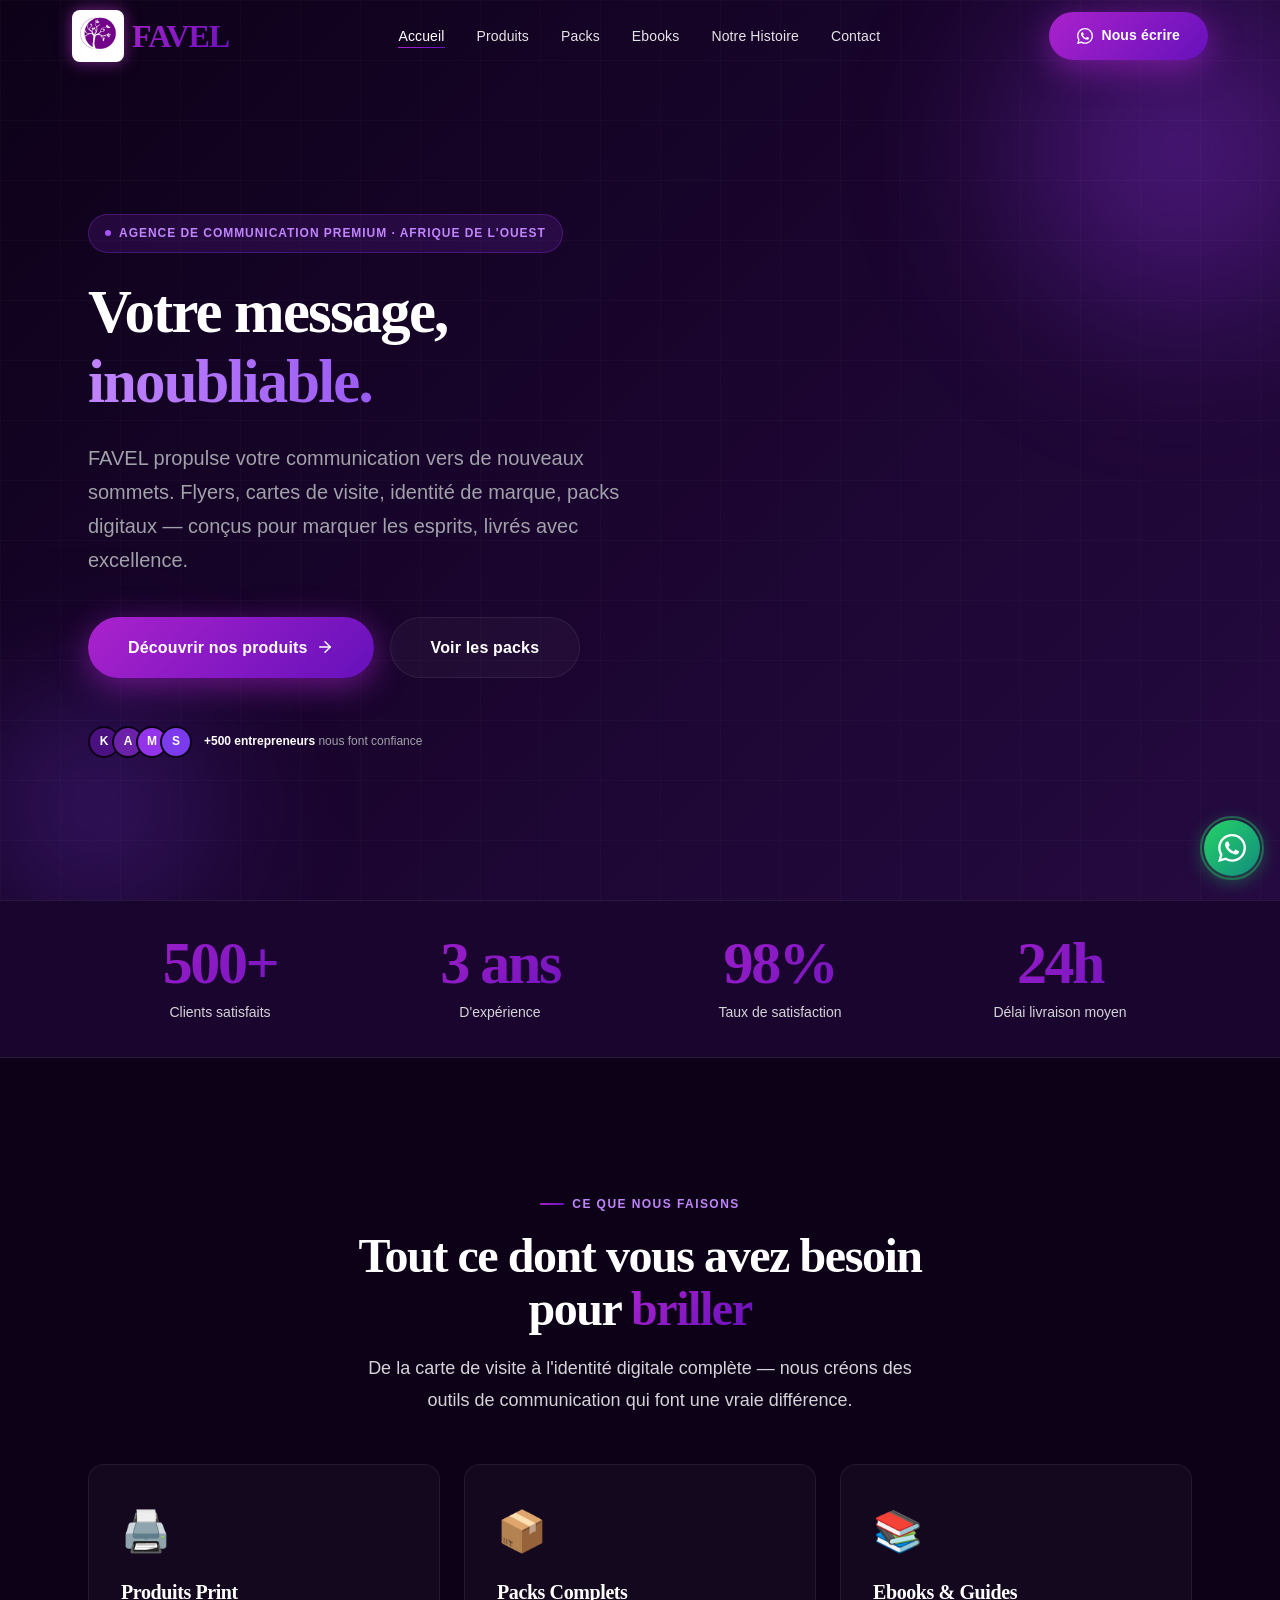
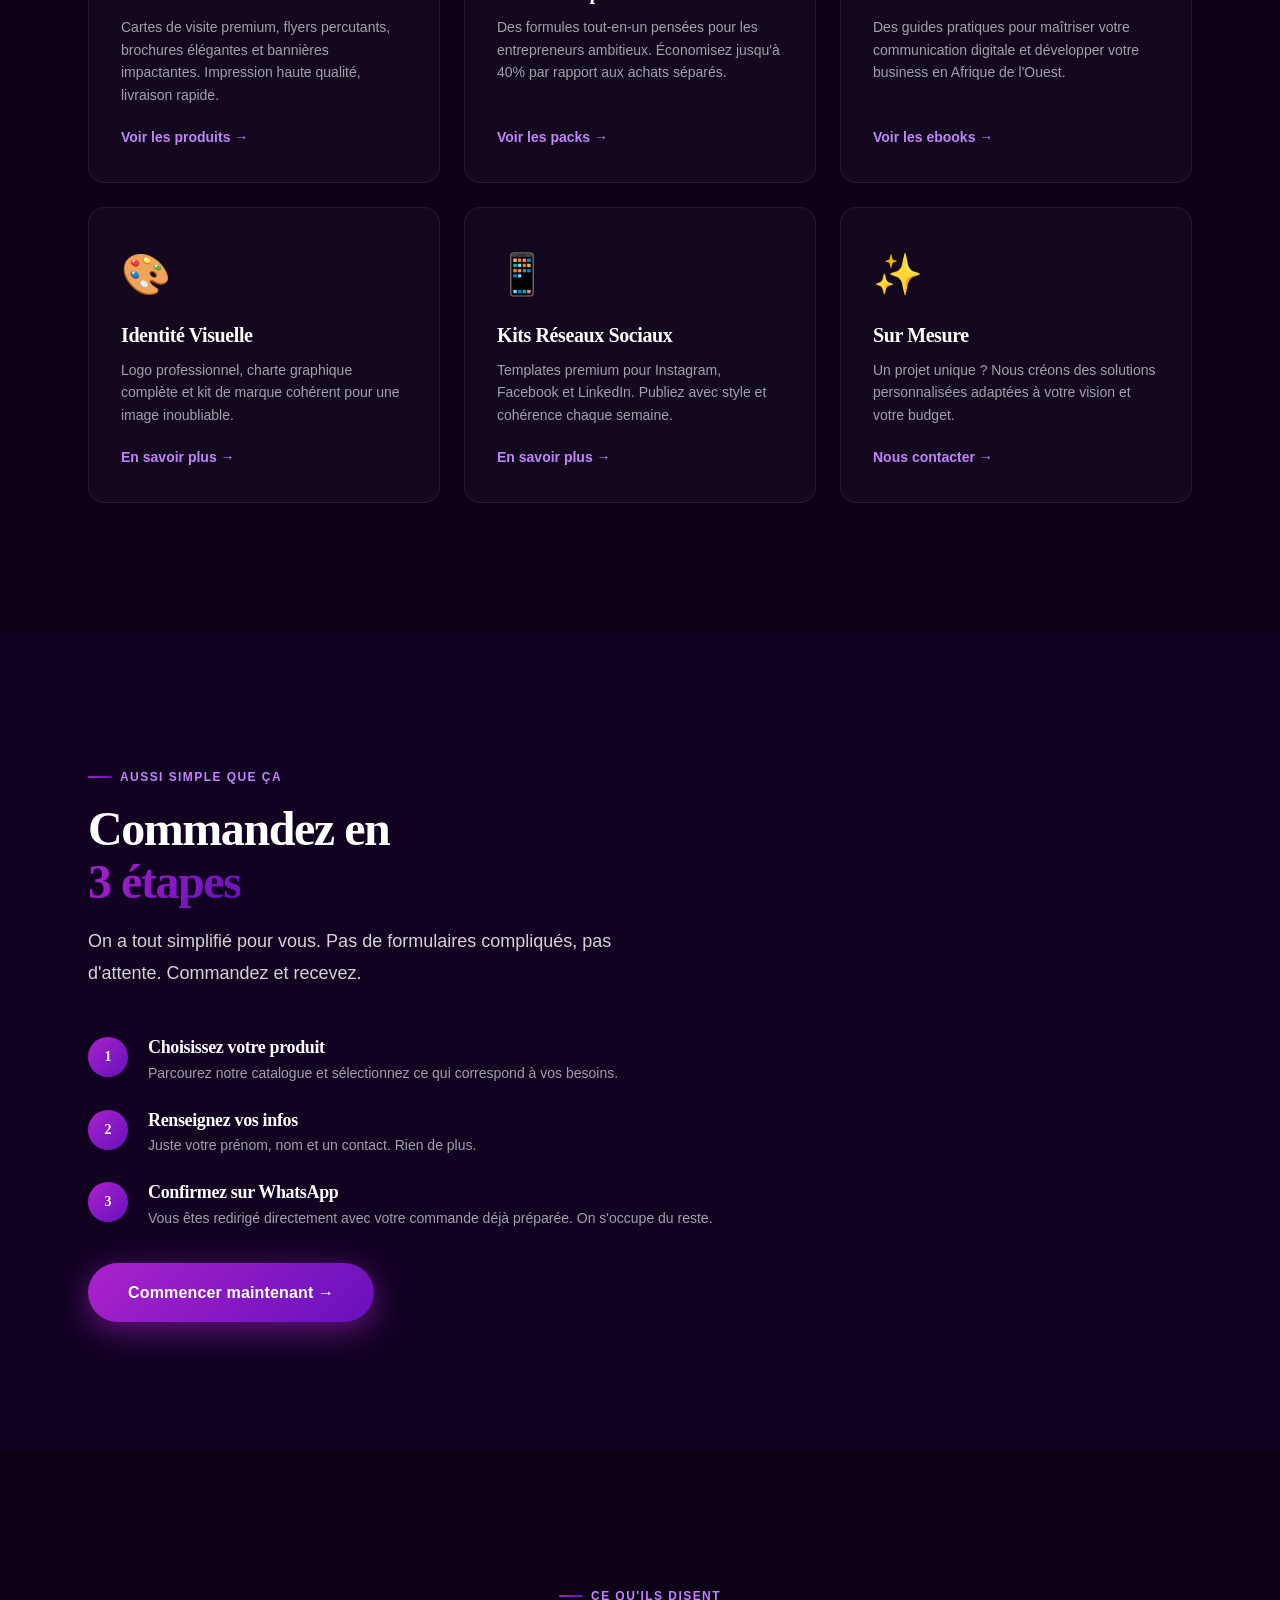
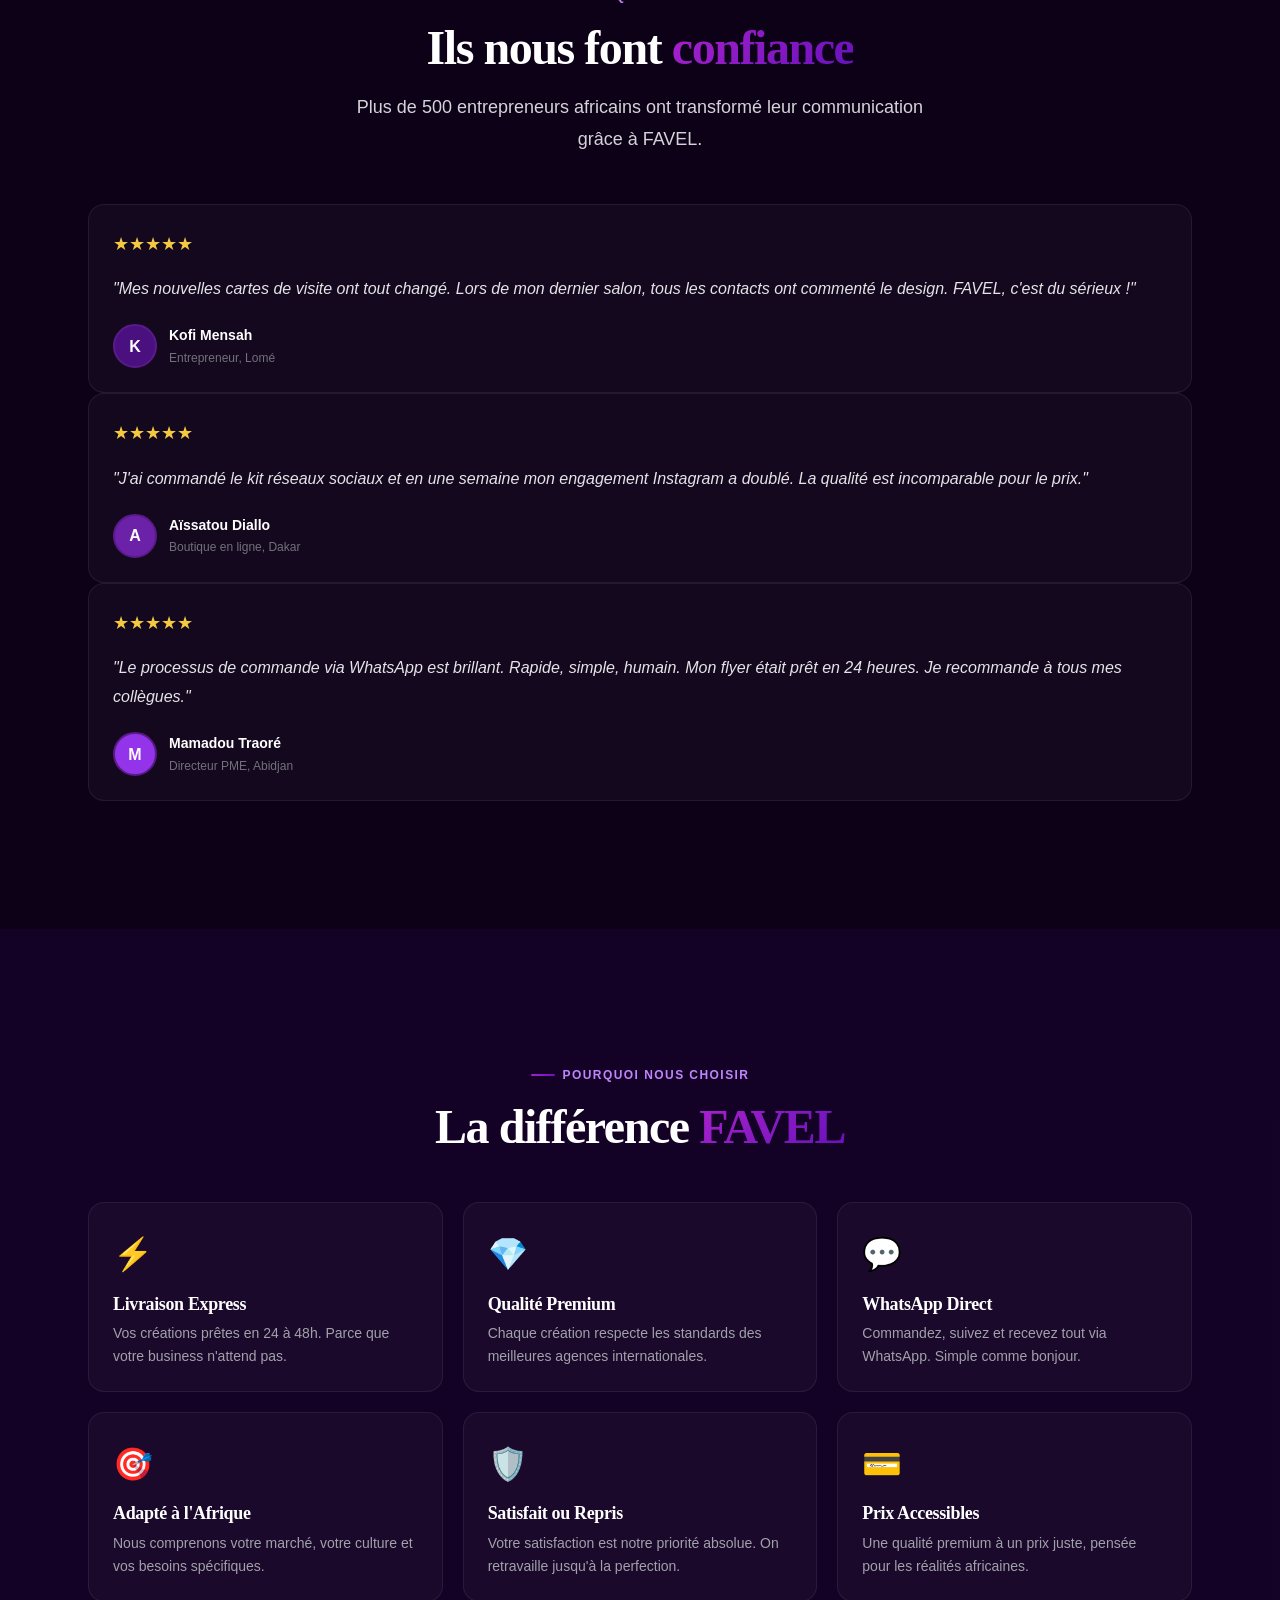
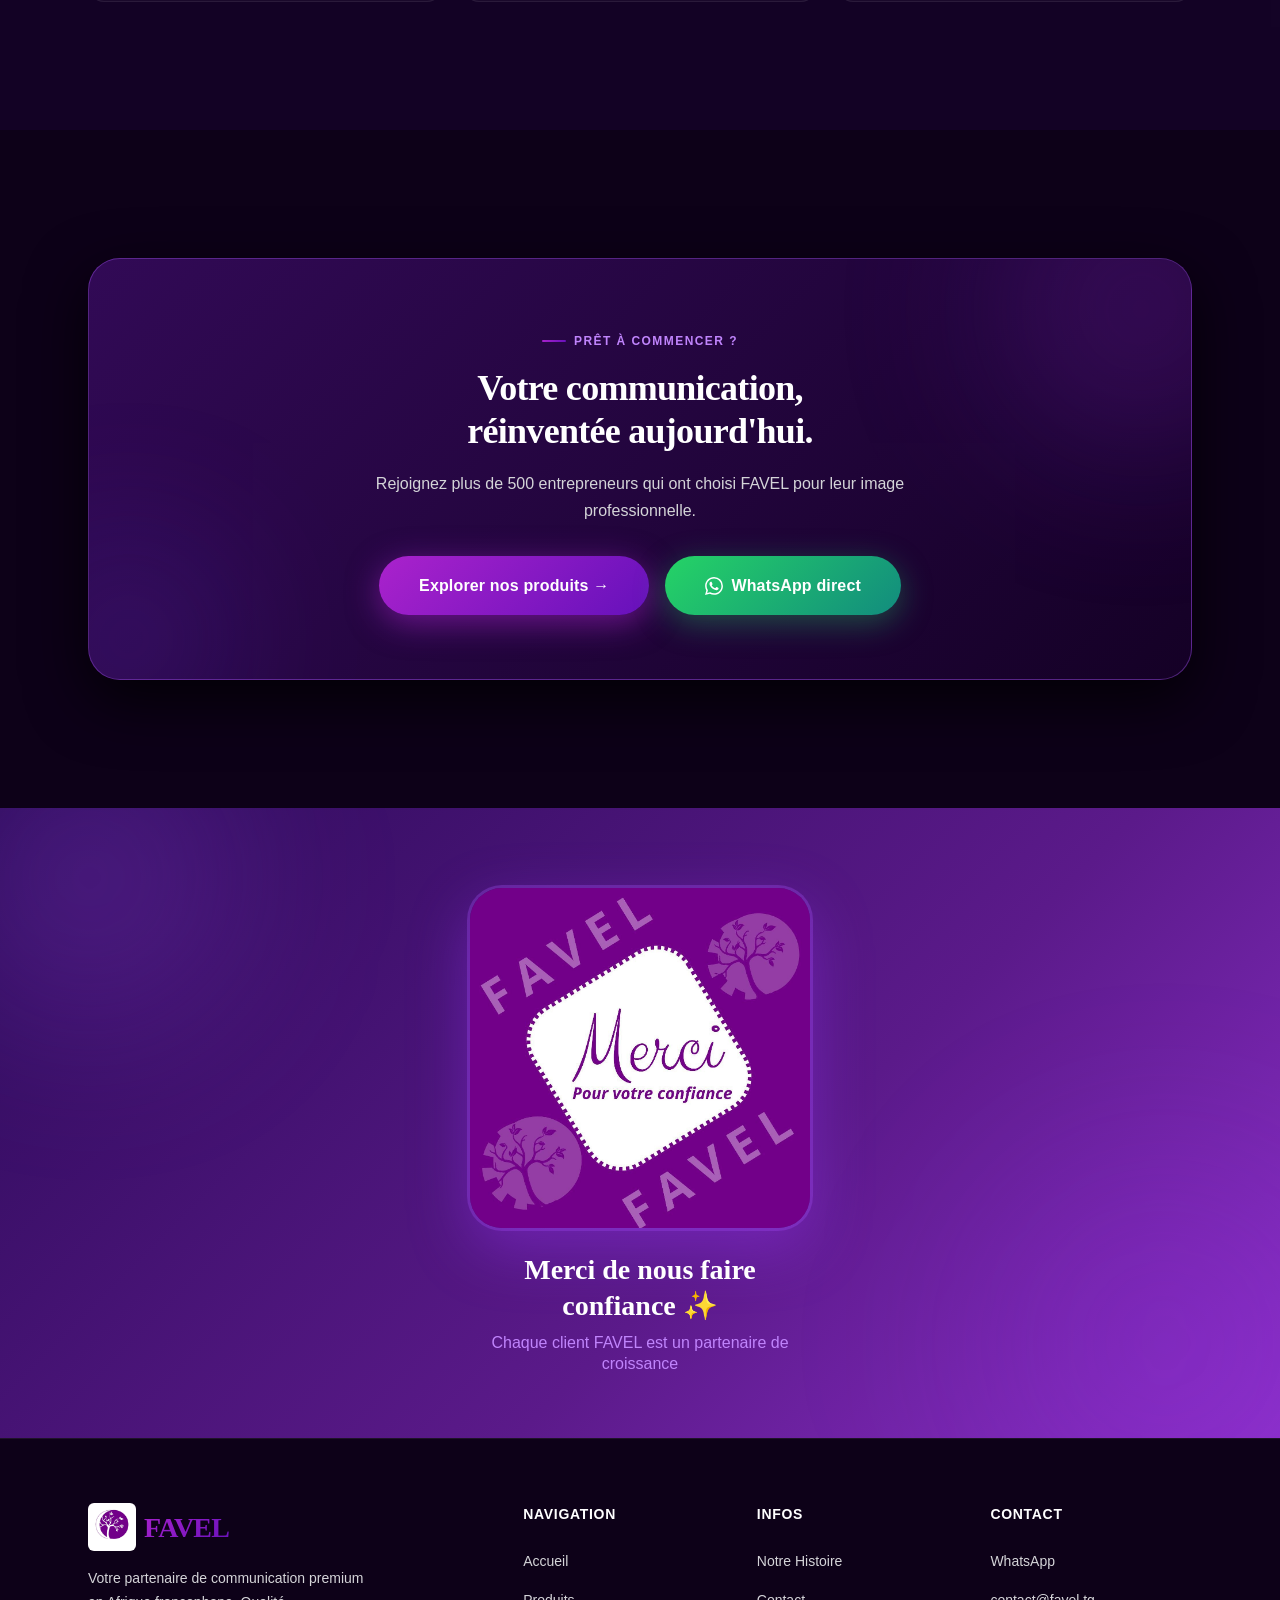
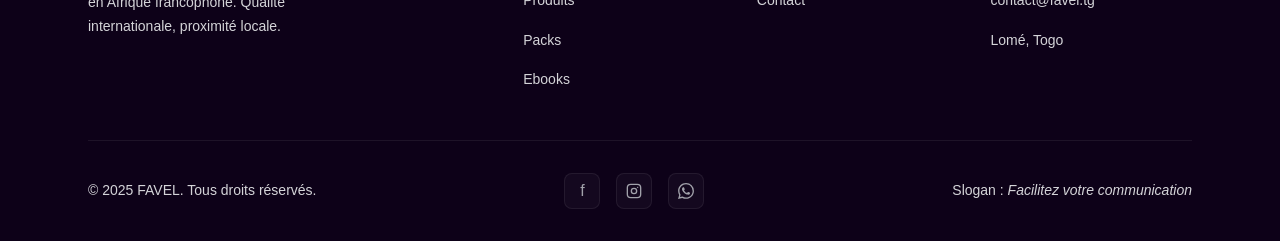
==== commit c2462b0a: "style: réduction de la taille du titre du Hero et retrait du badge de test" ====
--- a/index.html
+++ b/index.html
@@ -174,7 +174,7 @@
         <div style="max-width:680px;">
           <div class="hero__badge appear-1" aria-label="Agence de communication premium">
             <span class="hero__badge-dot" aria-hidden="true"></span>
-            ✨ TEST DE DÉPLOIEMENT EN DIRECT — Agence Premium ✨
+            Agence de Communication Premium · Afrique de l'Ouest
           </div>
 
           <h1 class="hero__title appear-2">
--- a/css/components.css
+++ b/css/components.css
@@ -1,70 +1,62 @@
 /* ============================================================
-   FAVEL — Premium Layout & Page Components
+   FAVEL — Page Components
+   Product cards, pricing, hero sections
    ============================================================ */
 
-/* ─── Hero Section ──────────────────────────────────────────── */
+/* ─── HERO SECTION ───────────────────────────────────────────── */
 .hero {
   position: relative;
-  min-height: 100vh;
-  display: flex;
-  align-items: center;
-  padding-block: calc(var(--nav-height) + var(--space-12)) var(--space-20);
+  min-height: 100svh;
+  display: flex;
+  align-items: center;
+  overflow: hidden;
   background: var(--gradient-hero);
-  overflow: hidden;
+  padding-top: var(--nav-height);
 }
 
 .hero__bg {
   position: absolute;
   inset: 0;
-  z-index: 1;
+  pointer-events: none;
+  overflow: hidden;
 }
 
 .hero__orb-1 {
   position: absolute;
-  top: -10%;
-  right: -10%;
-  width: 60vw;
-  height: 60vw;
-  max-width: 800px;
-  border-radius: 50%;
-  background: radial-gradient(circle, rgba(170,34,204,0.3) 0%, rgba(102,17,187,0.1) 50%, transparent 70%);
-  filter: blur(80px);
-  animation: hero-orb-float 20s infinite alternate var(--ease-smooth);
+  width: 500px;
+  height: 500px;
+  top: -100px;
+  right: -150px;
+  background: radial-gradient(circle, rgba(147,51,234,0.45) 0%, transparent 70%);
+  filter: blur(60px);
+  animation: hero-float 7s ease-in-out infinite;
 }
 
 .hero__orb-2 {
   position: absolute;
-  bottom: -20%;
-  left: -10%;
-  width: 50vw;
-  height: 50vw;
-  max-width: 600px;
-  border-radius: 50%;
-  background: radial-gradient(circle, rgba(147,51,234,0.2) 0%, rgba(219,39,119,0.05) 50%, transparent 70%);
-  filter: blur(80px);
-  animation: hero-orb-float 25s infinite alternate-reverse var(--ease-smooth);
-}
-
-@keyframes hero-orb-float {
-  0%   { transform: translate(0, 0) scale(1); }
-  100% { transform: translate(-5%, -5%) scale(1.1); }
+  width: 350px;
+  height: 350px;
+  bottom: -80px;
+  left: -80px;
+  background: radial-gradient(circle, rgba(124,58,237,0.35) 0%, transparent 70%);
+  filter: blur(60px);
+  animation: hero-float 9s ease-in-out infinite reverse;
 }
 
 .hero__grid-lines {
   position: absolute;
   inset: 0;
-  background-image: 
+  background-image:
     linear-gradient(rgba(255,255,255,0.02) 1px, transparent 1px),
     linear-gradient(90deg, rgba(255,255,255,0.02) 1px, transparent 1px);
   background-size: 60px 60px;
-  background-position: center top;
-  mask-image: radial-gradient(circle, black 40%, transparent 85%);
-  -webkit-mask-image: radial-gradient(circle, black 40%, transparent 85%);
 }
 
 .hero__inner {
   position: relative;
   z-index: 2;
+  width: 100%;
+  padding-block: var(--space-16);
 }
 
 .hero__badge {
@@ -72,30 +64,38 @@
   align-items: center;
   gap: var(--space-2);
   padding: var(--space-2) var(--space-4);
-  background: rgba(255, 255, 255, 0.04);
-  border: 1px solid rgba(255, 255, 255, 0.08);
   border-radius: var(--radius-full);
+  background: rgba(147,51,234,0.15);
+  border: 1px solid rgba(147,51,234,0.3);
   font-size: var(--text-xs);
   font-weight: 600;
-  letter-spacing: 0.05em;
-  color: var(--purple-200);
+  letter-spacing: 0.08em;
+  text-transform: uppercase;
+  color: var(--purple-300);
   margin-bottom: var(--space-6);
-  backdrop-filter: blur(10px);
-  -webkit-backdrop-filter: blur(10px);
 }
 
 .hero__badge-dot {
   width: 6px;
   height: 6px;
-  background-color: var(--gold);
   border-radius: 50%;
-  box-shadow: 0 0 8px var(--gold);
+  background: var(--purple-400);
+  animation: pulse-ring 2s ease infinite;
+}
+
+@keyframes pulse-ring {
+  0% { box-shadow: 0 0 0 0 rgba(168,85,247,0.4); }
+  70%{ box-shadow: 0 0 0 6px rgba(168,85,247,0); }
+  100%{ box-shadow: 0 0 0 0 rgba(168,85,247,0); }
 }
 
 .hero__title {
-  font-size: clamp(var(--text-4xl), 8vw, var(--text-6xl));
-  line-height: 1.05;
+  font-family: var(--font-display);
+  font-size: clamp(2rem, 5.5vw, 3.8rem);
   font-weight: 900;
+  line-height: 1.15;
+  letter-spacing: -0.03em;
+  color: var(--white);
   margin-bottom: var(--space-6);
 }
 
@@ -104,44 +104,41 @@
 }
 
 .hero__subtitle {
-  font-size: clamp(var(--text-base), 2.5vw, var(--text-lg));
-  color: var(--gray-300);
+  font-size: clamp(var(--text-base), 2.5vw, var(--text-xl));
+  color: var(--gray-400);
   line-height: 1.7;
-  max-width: 580px;
-  margin-bottom: var(--space-8);
+  max-width: 540px;
+  margin-bottom: var(--space-10);
 }
 
 .hero__actions {
   display: flex;
-  flex-direction: column;
+  flex-wrap: wrap;
   gap: var(--space-4);
   margin-bottom: var(--space-12);
 }
 
-@media (min-width: 480px) {
-  .hero__actions {
-    flex-direction: row;
-    align-items: center;
-  }
+.hero__actions .btn {
+  min-width: 170px;
 }
 
 .hero__trust {
   display: flex;
   align-items: center;
-  gap: var(--space-4);
+  gap: var(--space-3);
 }
 
 .hero__trust-avatars {
   display: flex;
-  align-items: center;
+  flex-direction: row;
 }
 
 .hero__trust-avatar {
-  width: 36px;
-  height: 36px;
+  width: 32px;
+  height: 32px;
   border-radius: 50%;
   border: 2px solid var(--purple-950);
-  margin-left: -12px;
+  margin-left: -8px;
   display: flex;
   align-items: center;
   justify-content: center;
@@ -155,11 +152,15 @@
 }
 
 .hero__trust-text {
-  font-size: var(--text-sm);
-  color: var(--gray-400);
-}
-
-/* ─── Stats Band ────────────────────────────────────────────── */
+  font-size: var(--text-xs);
+  color: var(--gray-400);
+}
+
+.hero__trust-text strong {
+  color: var(--white);
+}
+
+/* ─── STATS SECTION ─────────────────────────────────────────── */
 .stats-band {
   background: var(--purple-900);
   border-block: 1px solid var(--glass-border);
@@ -185,7 +186,7 @@
   text-align: center;
 }
 
-/* ─── Service Card ──────────────────────────────────────────── */
+/* ─── SERVICES SECTION ───────────────────────────────────────── */
 .service-card {
   background: var(--glass-bg);
   border: 1px solid var(--glass-border);
@@ -237,7 +238,7 @@
   color: var(--purple-200);
 }
 
-/* ─── Pack Card ─────────────────────────────────────────────── */
+/* ─── PACKS SECTION ─────────────────────────────────────────── */
 .pack-card {
   background: var(--glass-bg);
   border: 1px solid var(--glass-border);
@@ -364,7 +365,7 @@
   box-shadow: 0 20px 60px rgba(168, 85, 247, 0.25);
 }
 
-/* ─── Ebook Hero Section ─────────────────────────────────────── */
+/* ─── EBOOK SECTION ─────────────────────────────────────────── */
 .ebook-hero {
   display: grid;
   grid-template-columns: 1fr;
@@ -387,7 +388,7 @@
   justify-content: center;
 }
 
-/* ─── Accordion (FAQ) ────────────────────────────────────────── */
+/* ─── ACCORDION FAQ ─────────────────────────────────────────── */
 .accordion-item {
   border-bottom: 1px solid var(--glass-border);
 }
@@ -443,7 +444,7 @@
   padding-bottom: var(--space-5);
 }
 
-/* ─── NOTIFICATION TOAST ─────────────────────────────────────── */
+/* ─── TOAST NOTIFICATION ─────────────────────────────────────── */
 .toast {
   position: fixed;
   bottom: var(--space-6);
@@ -469,7 +470,7 @@
   transform: translateX(-50%) translateY(0);
 }
 
-/* ─── Value Card ─────────────────────────────────────────────── */
+/* ─── VALUE CARD ─────────────────────────────────────────────── */
 .value-card {
   background: var(--glass-bg);
   border: 1px solid var(--glass-border);
@@ -503,7 +504,7 @@
   box-shadow: 0 8px 24px rgba(168,85,247,0.08);
 }
 
-/* ─── CTA Band / Section CTA ─────────────────────────────────── */
+/* ─── CTA BAND ───────────────────────────────────────────────── */
 .cta-band {
   background: linear-gradient(135deg, rgba(74, 16, 128, 0.6) 0%, rgba(26, 1, 48, 0.6) 100%);
   border: 1px solid rgba(168, 85, 247, 0.4);
@@ -559,7 +560,7 @@
   }
 }
 
-/* ─── Page Header ────────────────────────────────────────────── */
+/* ─── PAGE HEADER ────────────────────────────────────────────── */
 .page-header {
   padding-block: calc(var(--nav-height) + var(--space-16)) var(--space-12);
   text-align: center;
@@ -586,7 +587,7 @@
   line-height: 1.7;
 }
 
-/* ─── Breadcrumb ─────────────────────────────────────────────── */
+/* ─── BREADCRUMB ─────────────────────────────────────────────── */
 .breadcrumb {
   display: flex;
   align-items: center;
@@ -609,7 +610,7 @@
   color: var(--gray-600);
 }
 
-/* ─── Notre Histoire Grid ────────────────────────────────────── */
+/* ─── HISTOIRE GRID ──────────────────────────────────────────── */
 .story-grid {
   display: grid;
   grid-template-columns: 1fr;
@@ -643,7 +644,7 @@
   right: -10px;
 }
 
-/* ─── Timeline ───────────────────────────────────────────────── */
+/* ─── TIMELINE ───────────────────────────────────────────────── */
 .timeline-item {
   position: relative;
   padding-left: var(--space-8);
@@ -699,7 +700,7 @@
   line-height: 1.6;
 }
 
-/* ─── Contact Grid & Cards ───────────────────────────────────── */
+/* ─── CONTACT GRID ───────────────────────────────────────────── */
 .contact-grid {
   display: grid;
   grid-template-columns: 1fr;
@@ -748,7 +749,7 @@
   line-height: 1.5;
 }
 
-/* ─── Accessibility Skip Link ────────────────────────────────── */
+/* ─── ACCESSIBILITY SKIP LINK ────────────────────────────────── */
 .skip-link {
   position: fixed;
   top: -100px;
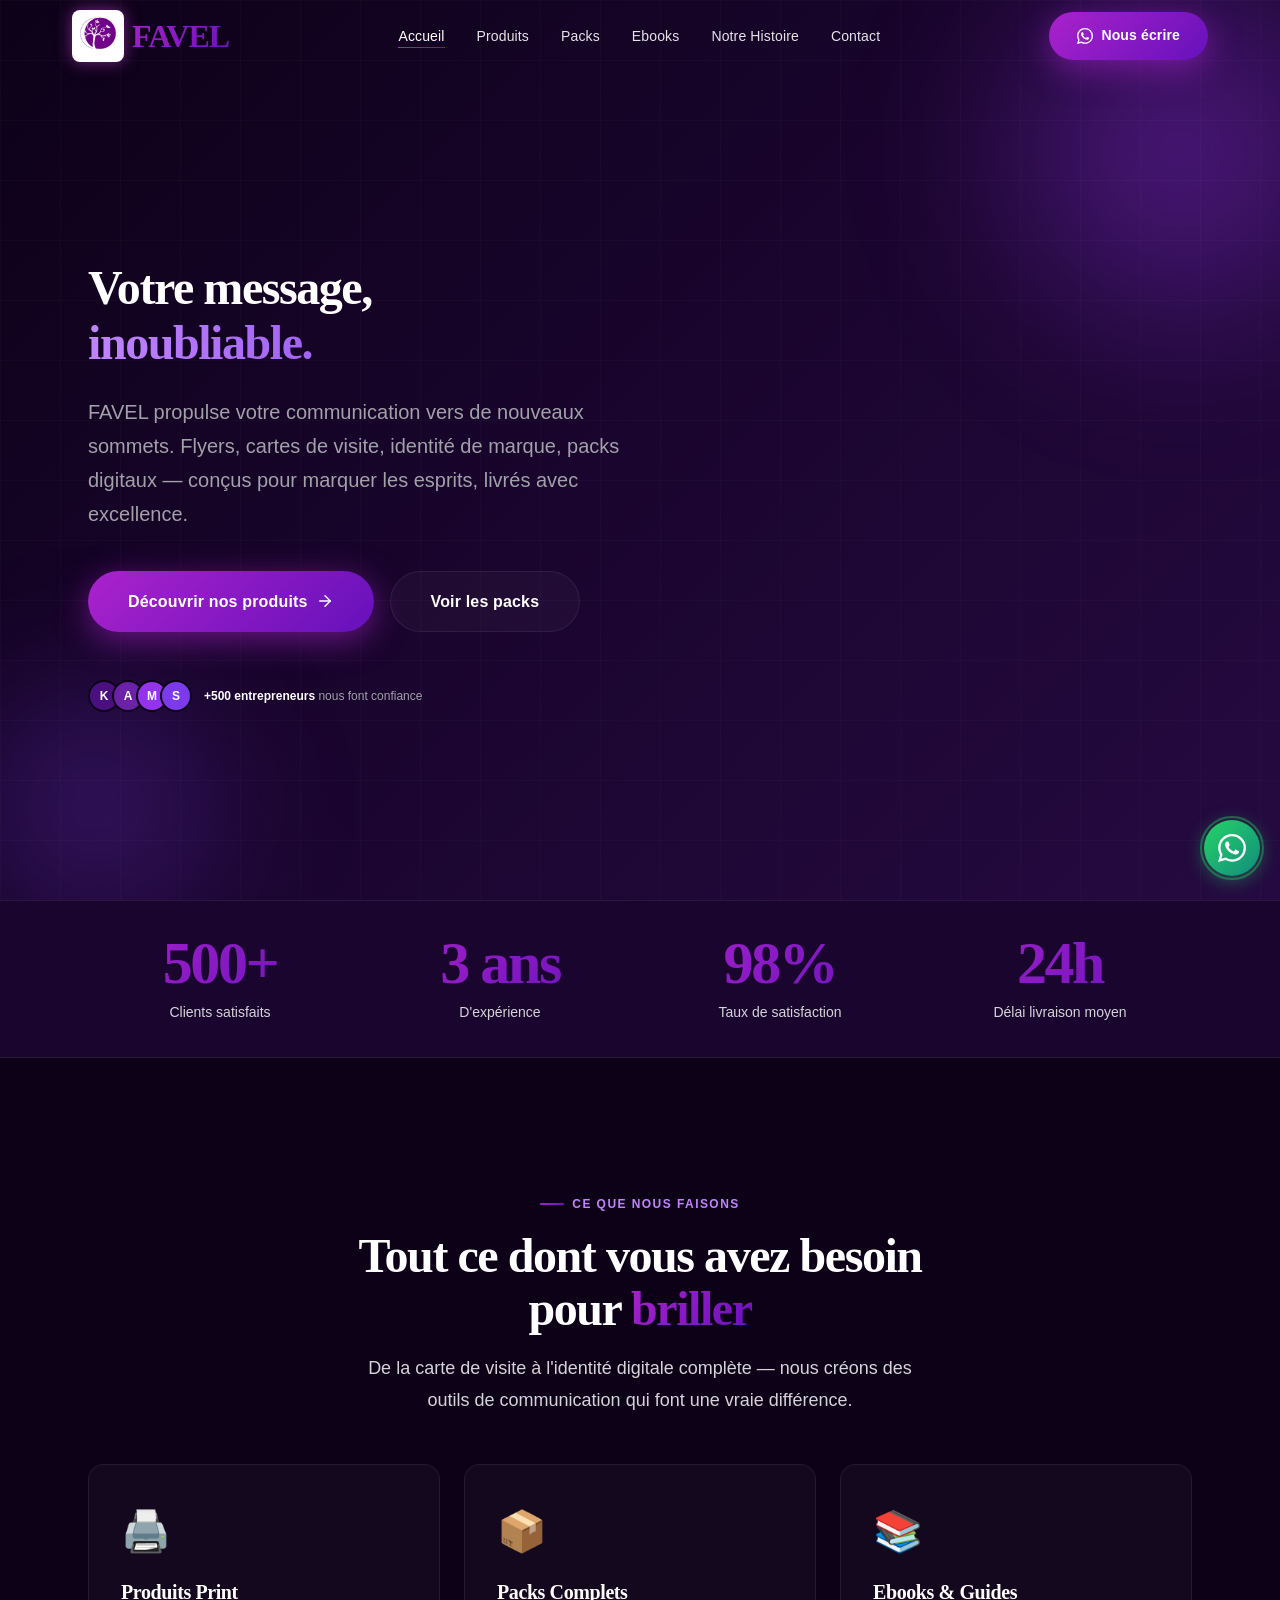
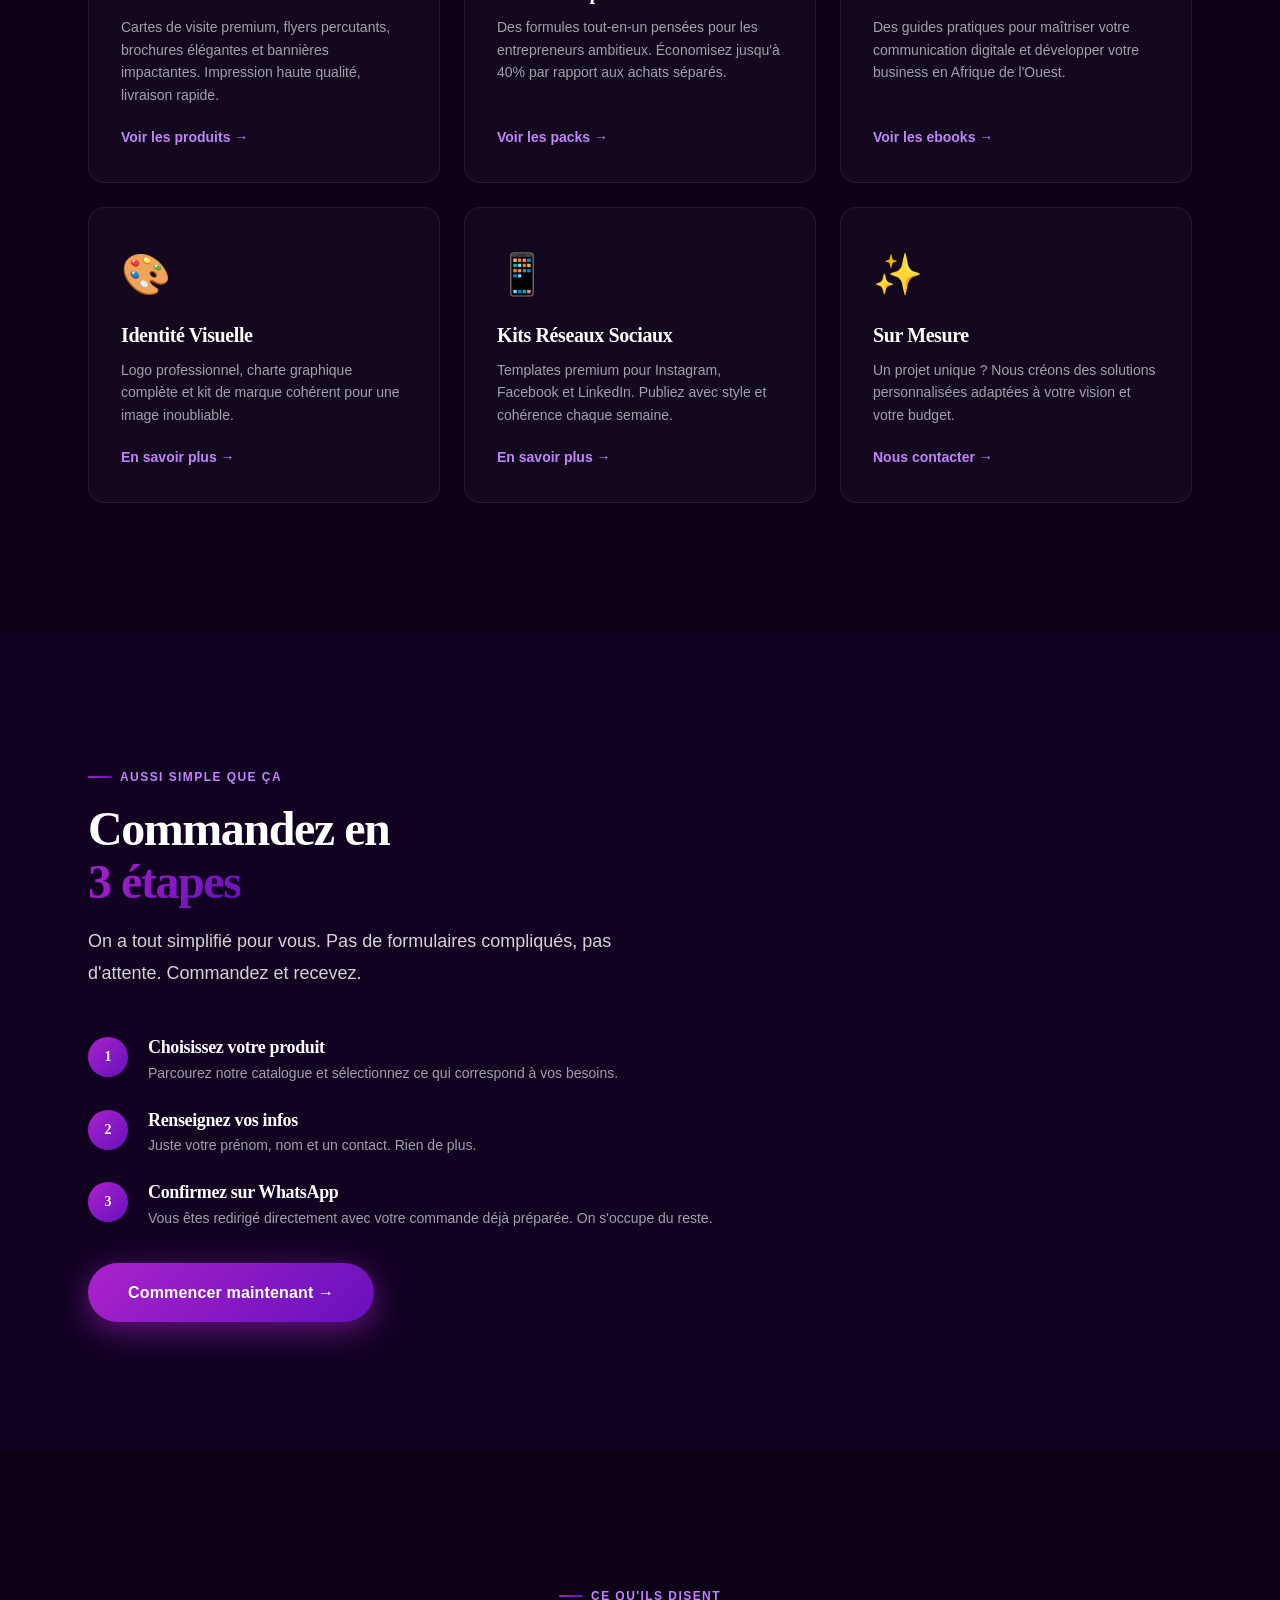
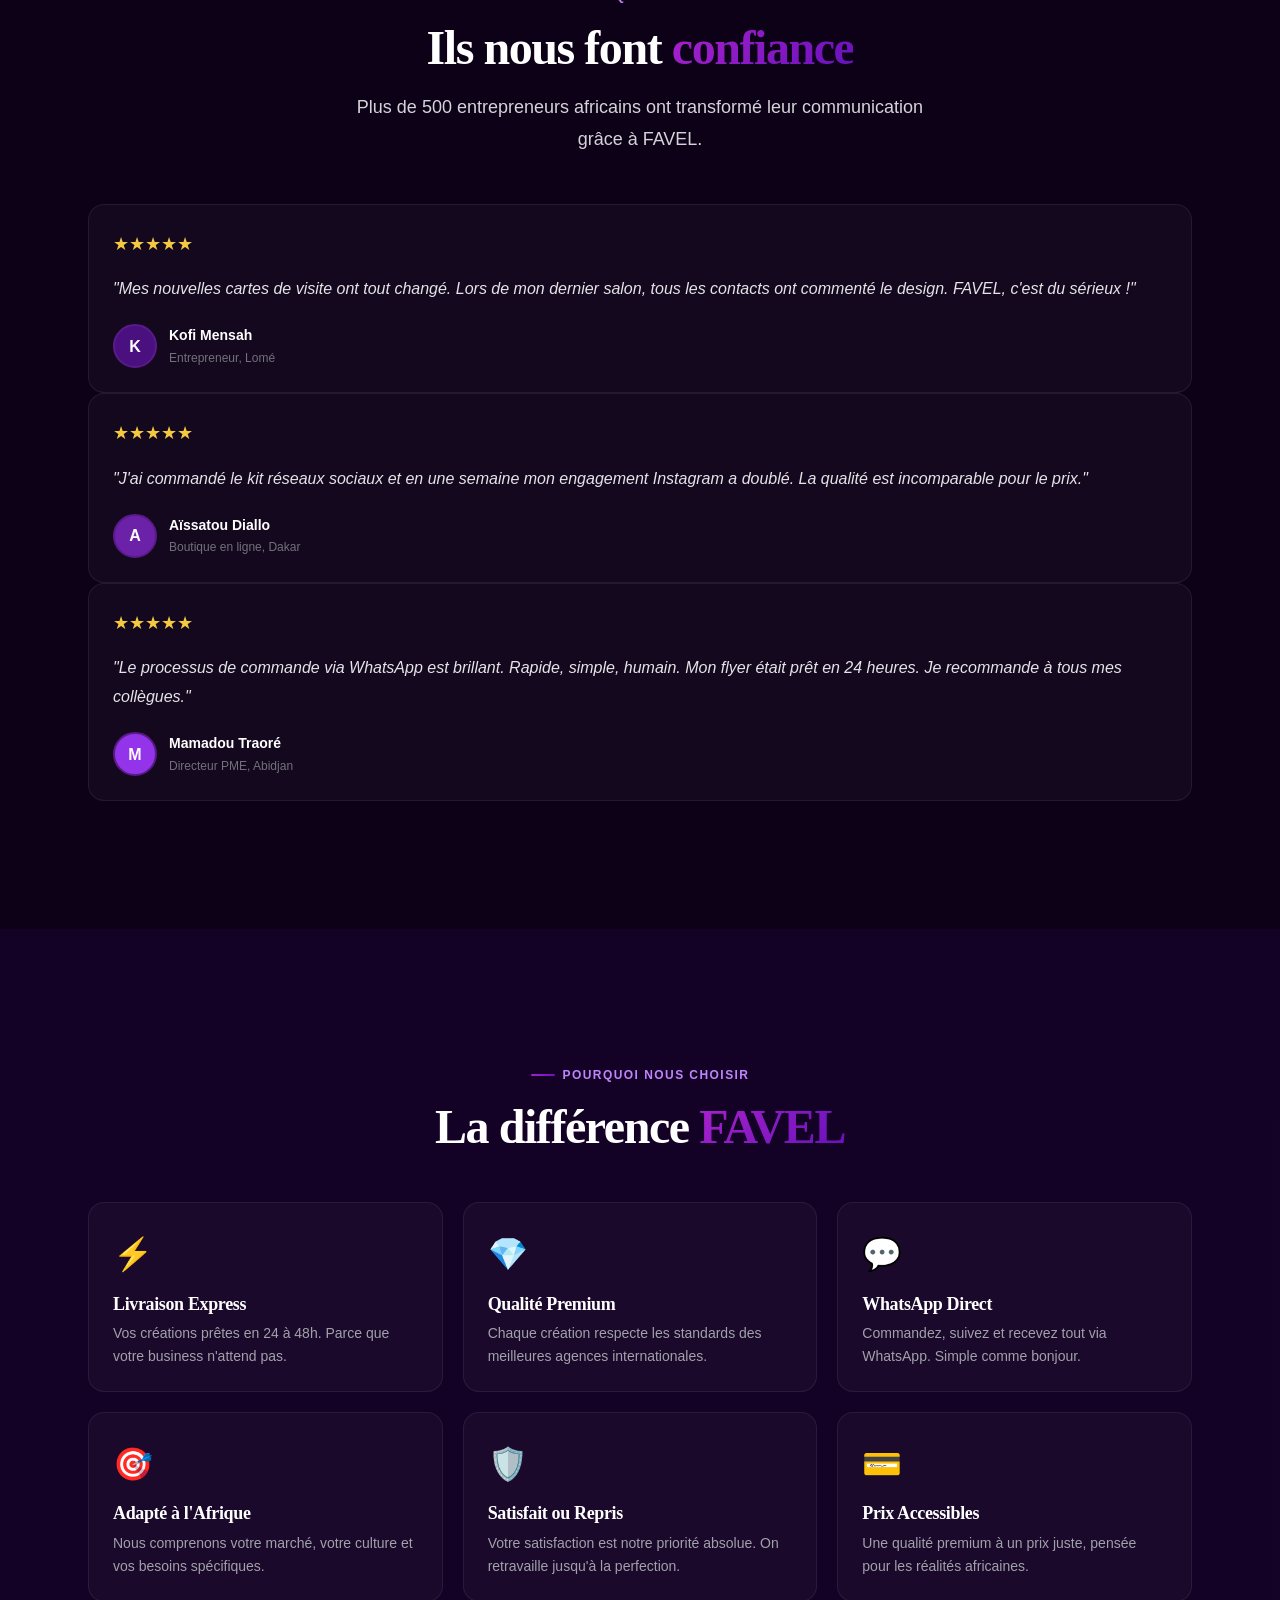
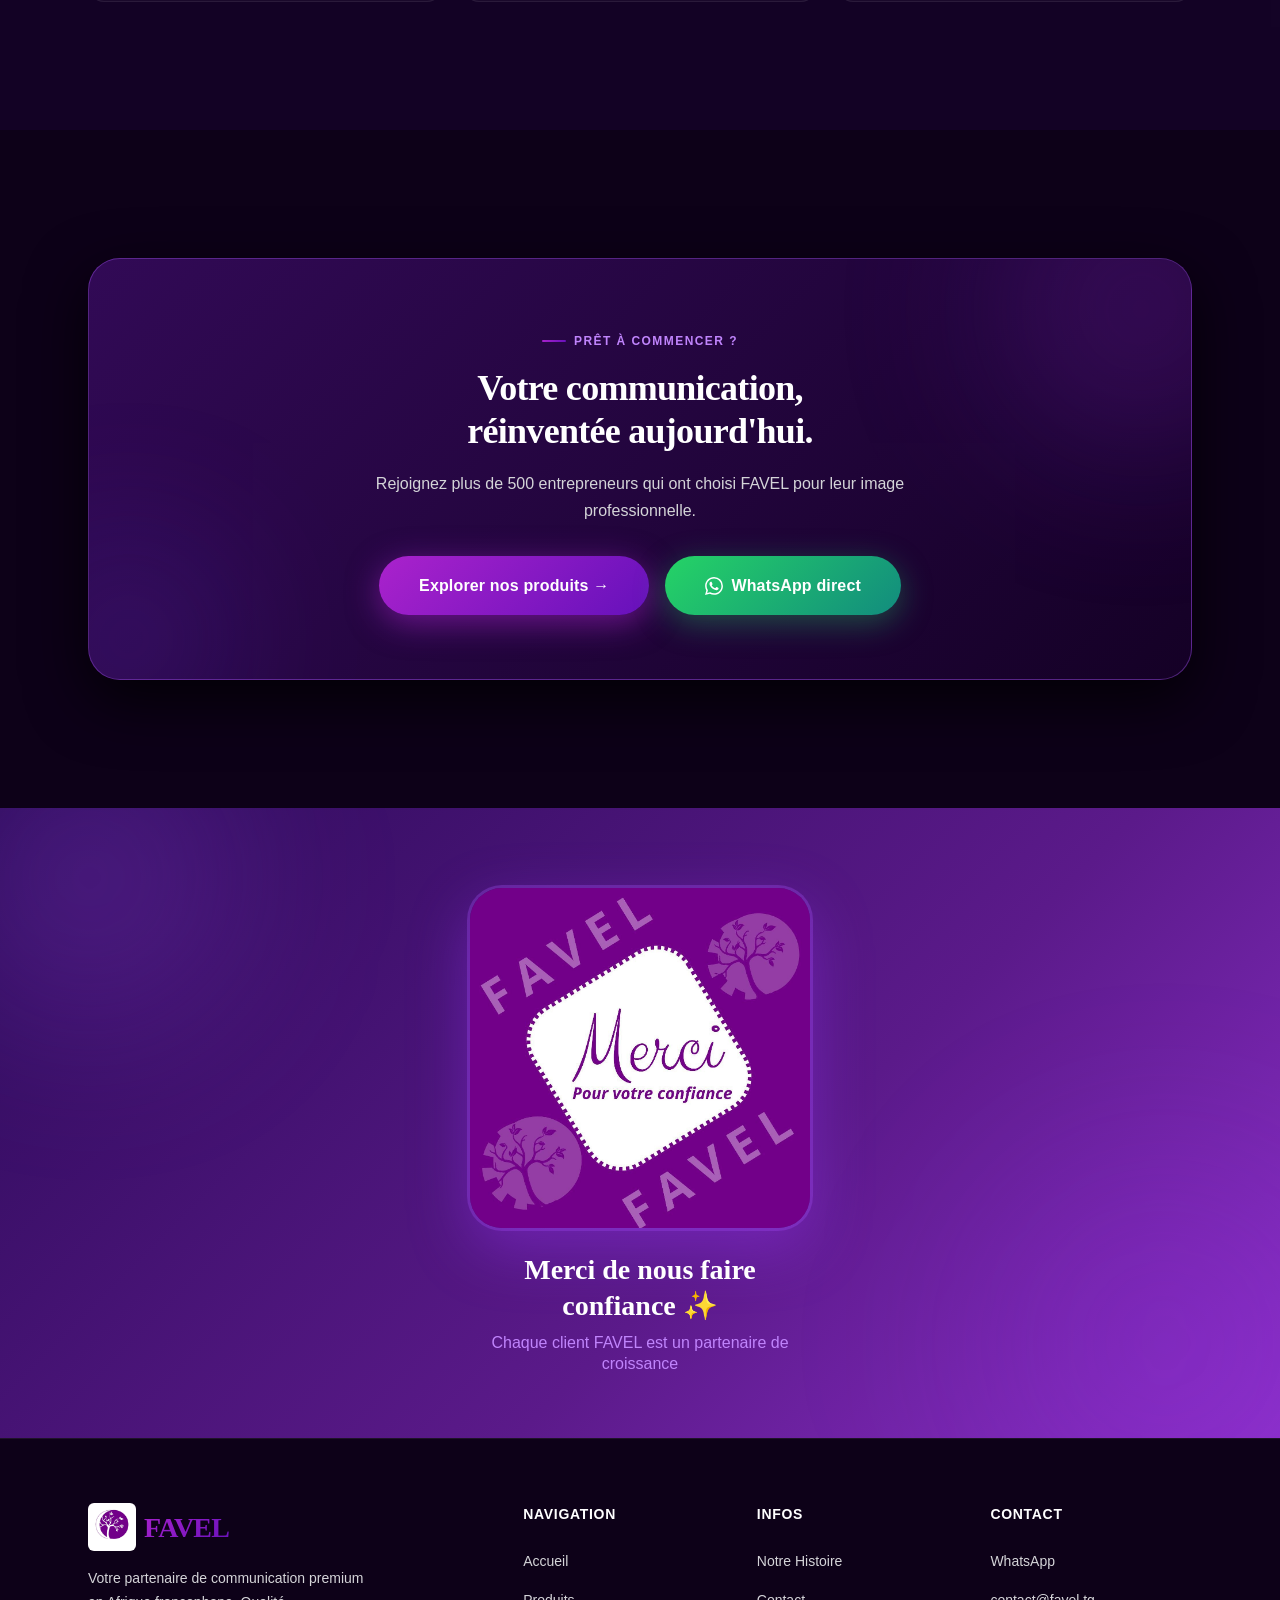
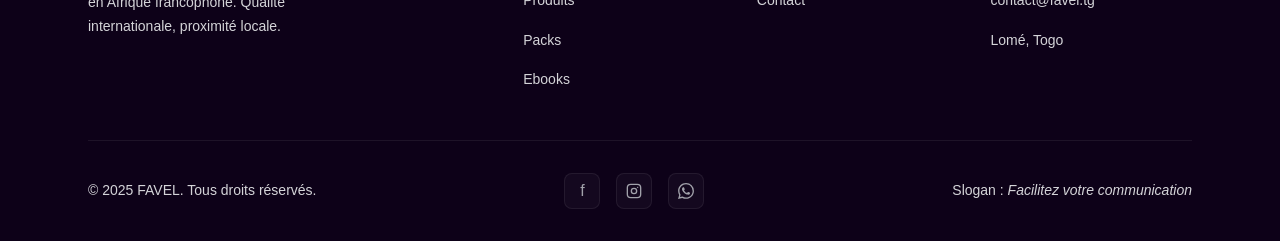
==== commit 6b0fa0ec: "style: suppression du badge et nouvelle réduction de taille du titre du Hero" ====
--- a/index.html
+++ b/index.html
@@ -172,10 +172,6 @@
 
       <div class="container hero__inner">
         <div style="max-width:680px;">
-          <div class="hero__badge appear-1" aria-label="Agence de communication premium">
-            <span class="hero__badge-dot" aria-hidden="true"></span>
-            Agence de Communication Premium · Afrique de l'Ouest
-          </div>
 
           <h1 class="hero__title appear-2">
             <span class="hero__title-line">Votre message,</span>
--- a/css/components.css
+++ b/css/components.css
@@ -91,7 +91,7 @@
 
 .hero__title {
   font-family: var(--font-display);
-  font-size: clamp(2rem, 5.5vw, 3.8rem);
+  font-size: clamp(1.8rem, 4.2vw, 3rem);
   font-weight: 900;
   line-height: 1.15;
   letter-spacing: -0.03em;
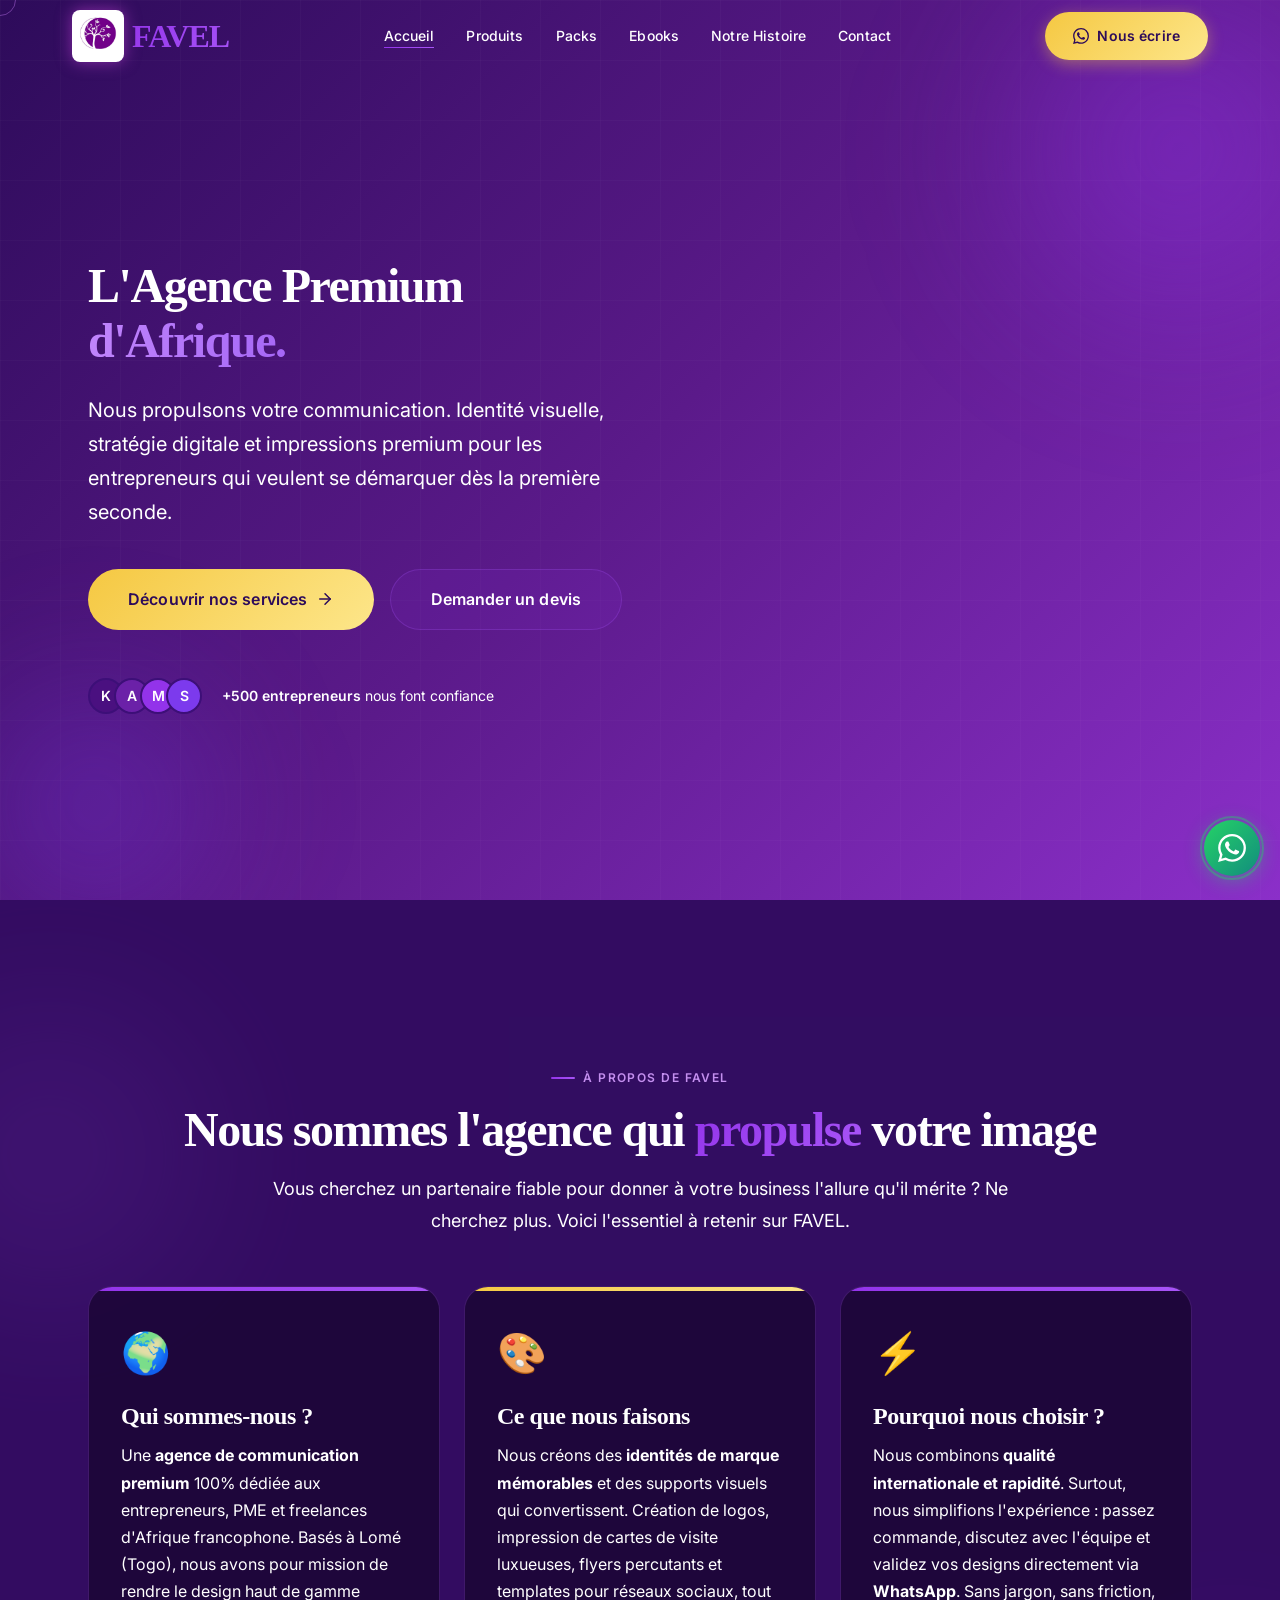
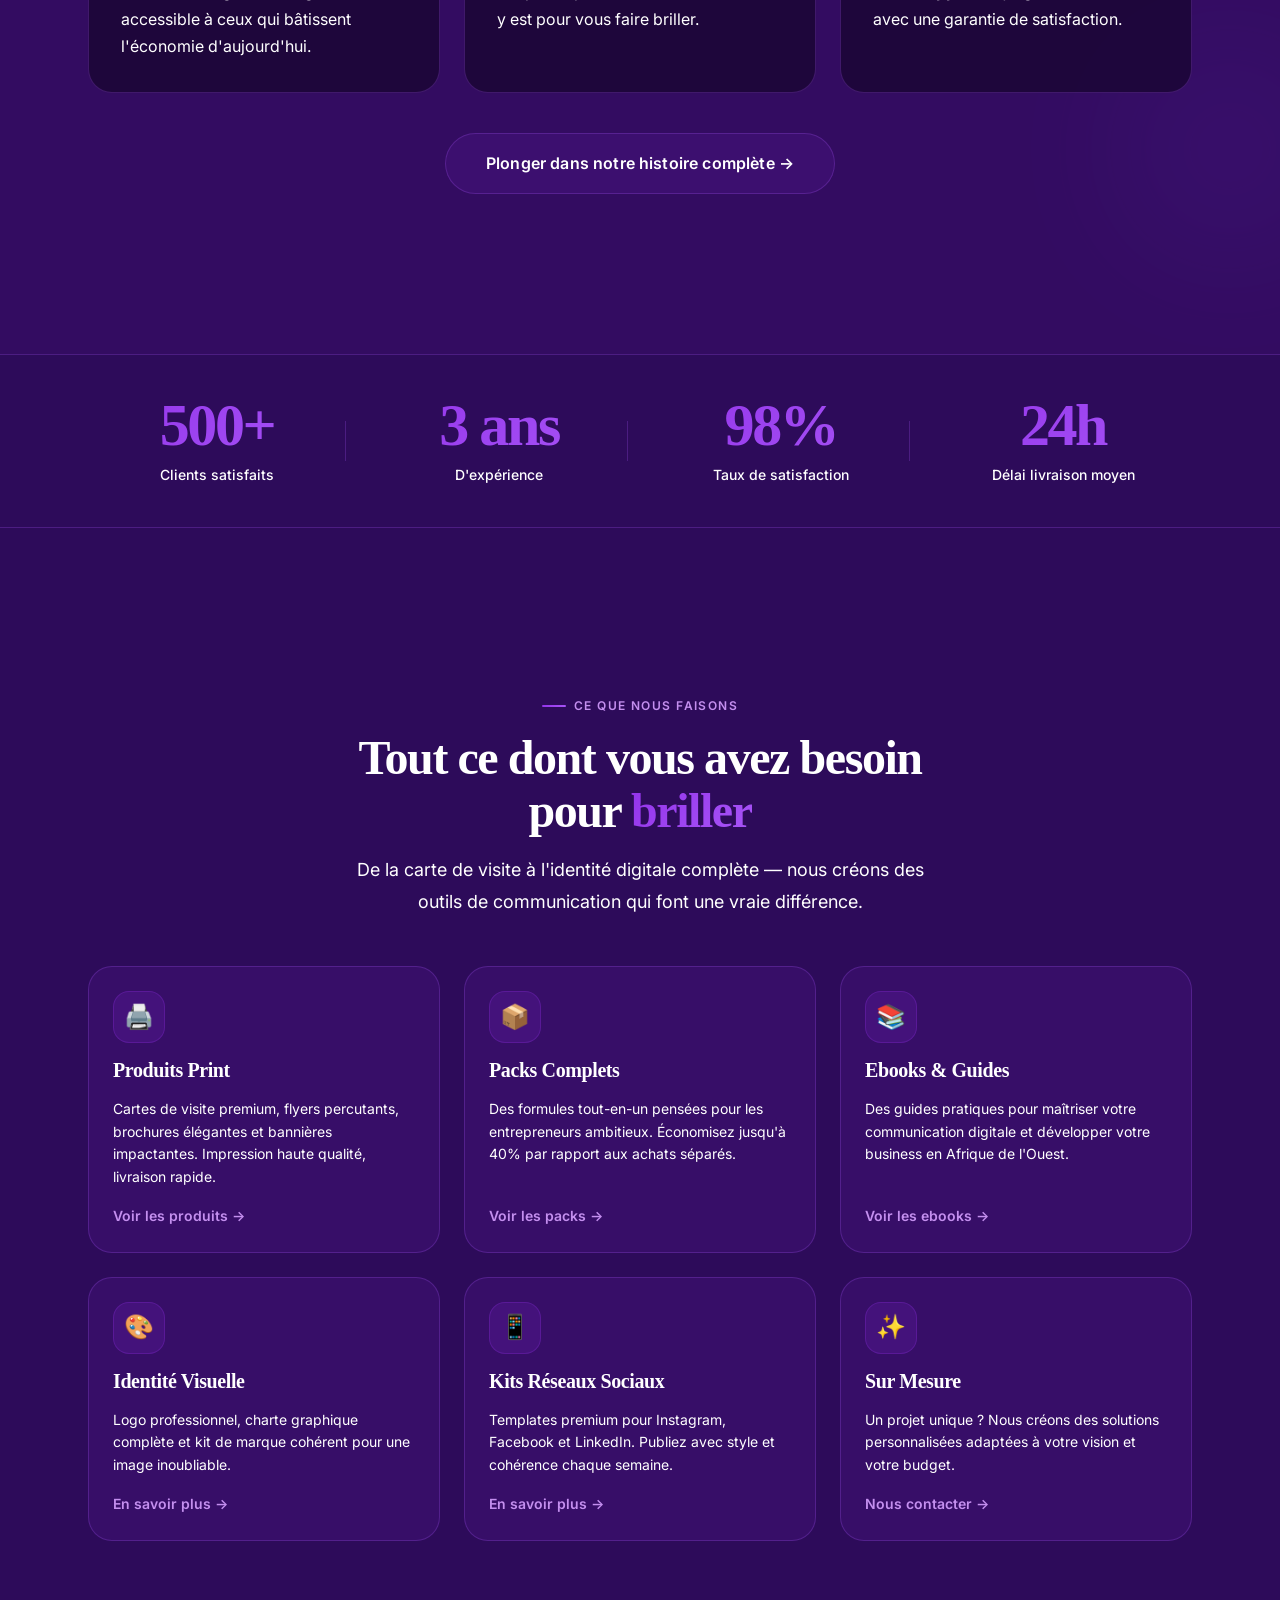
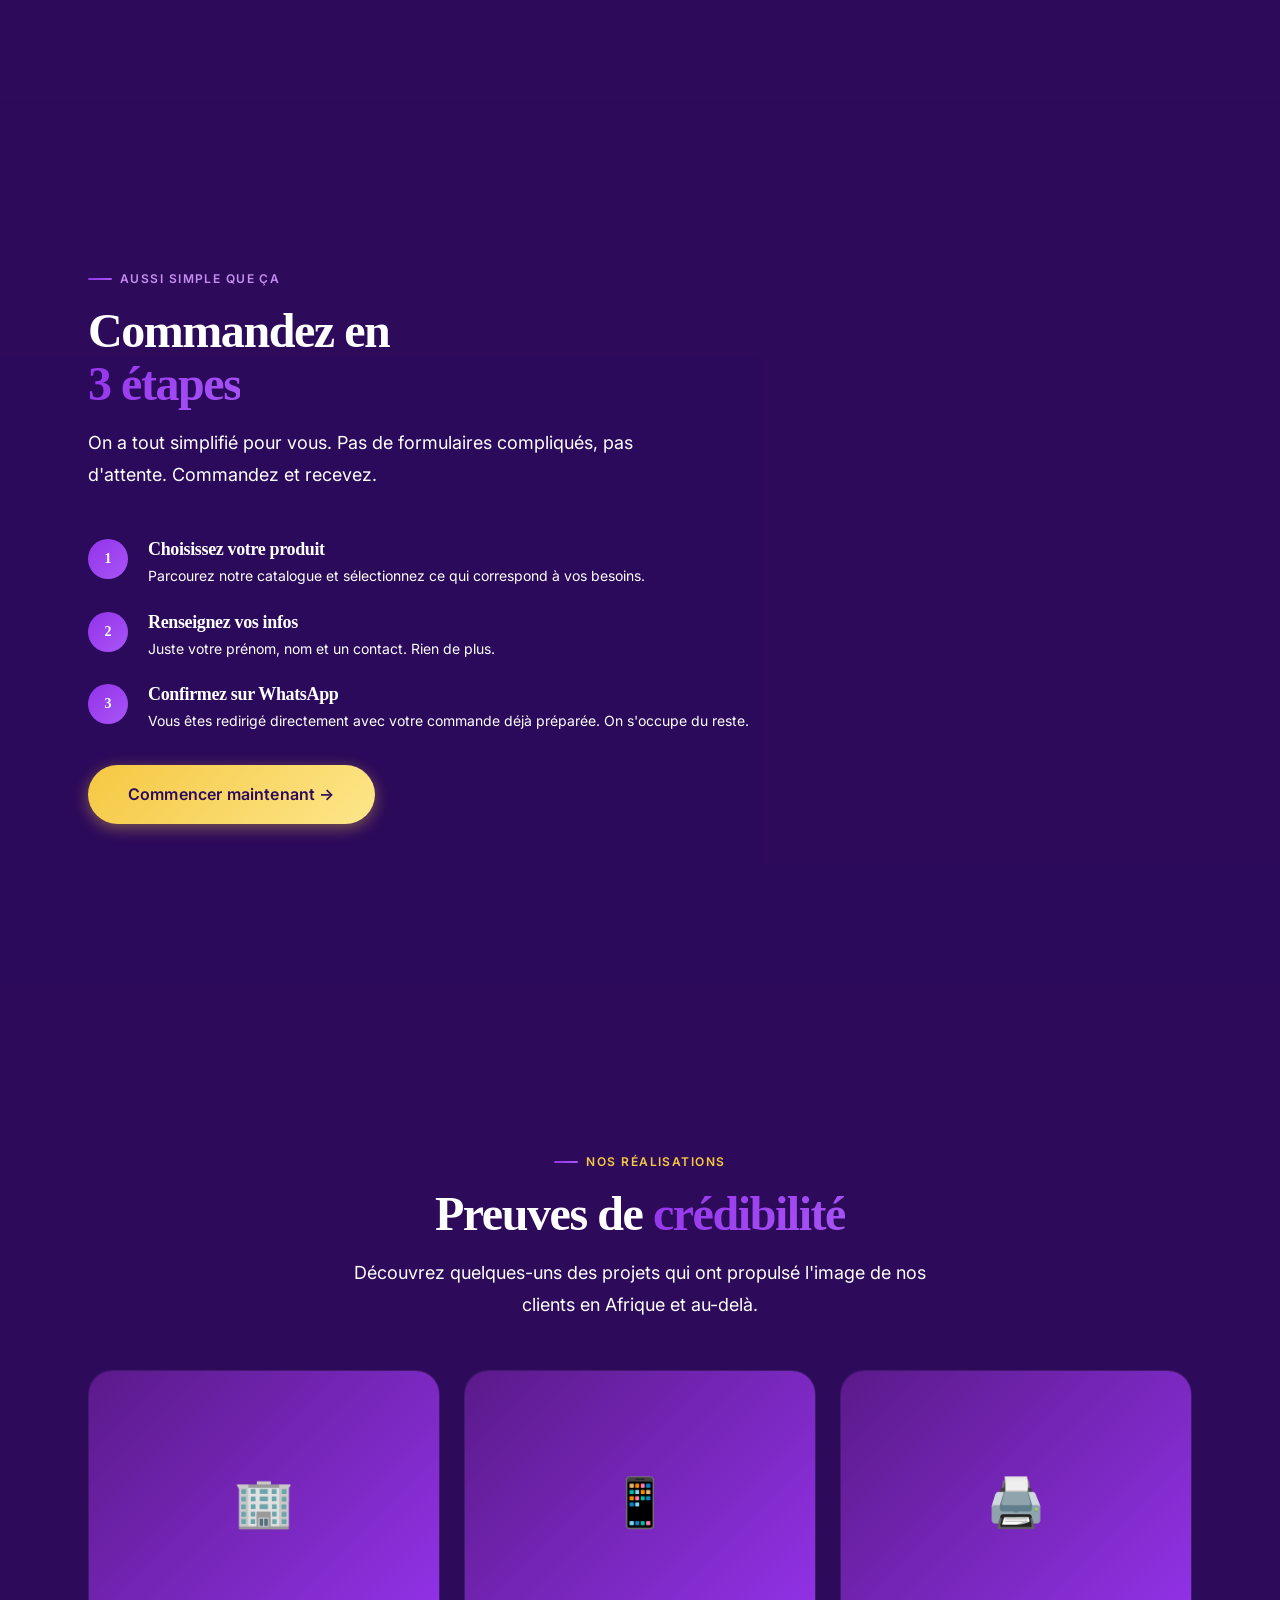
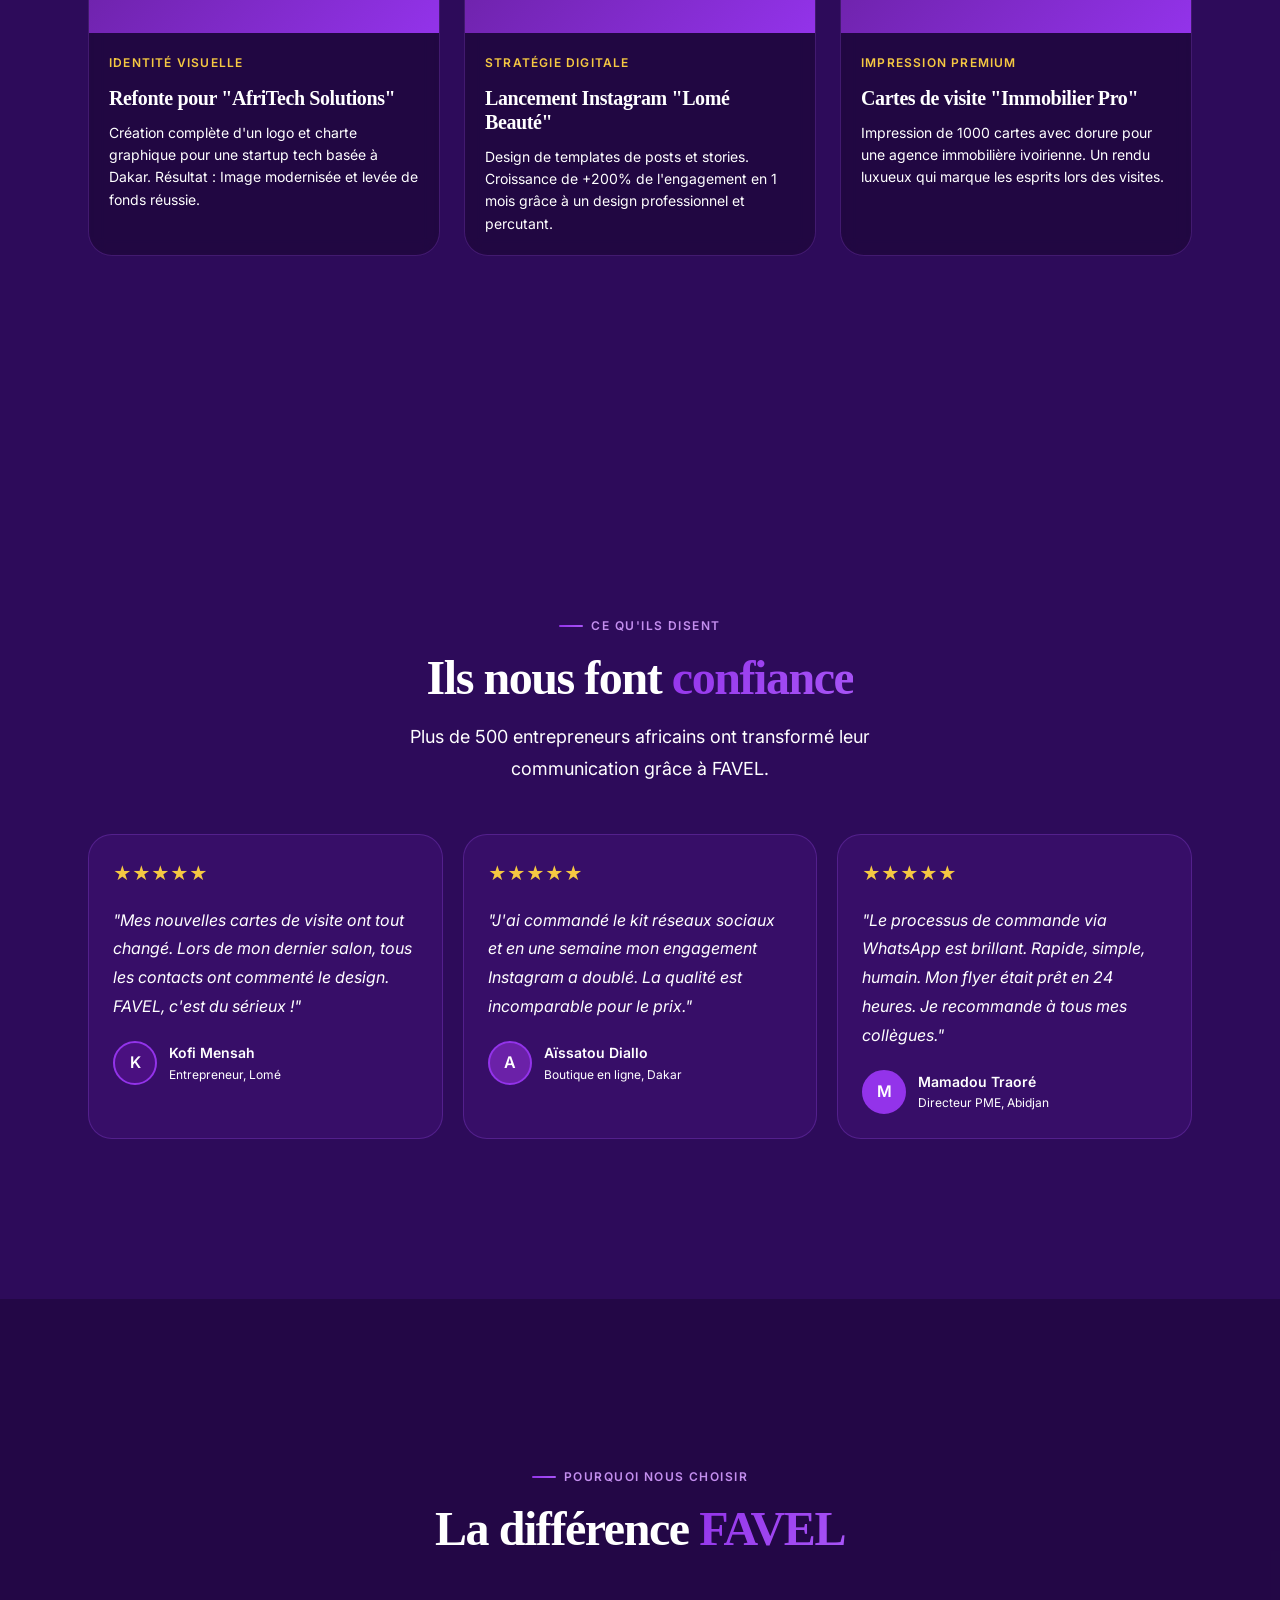
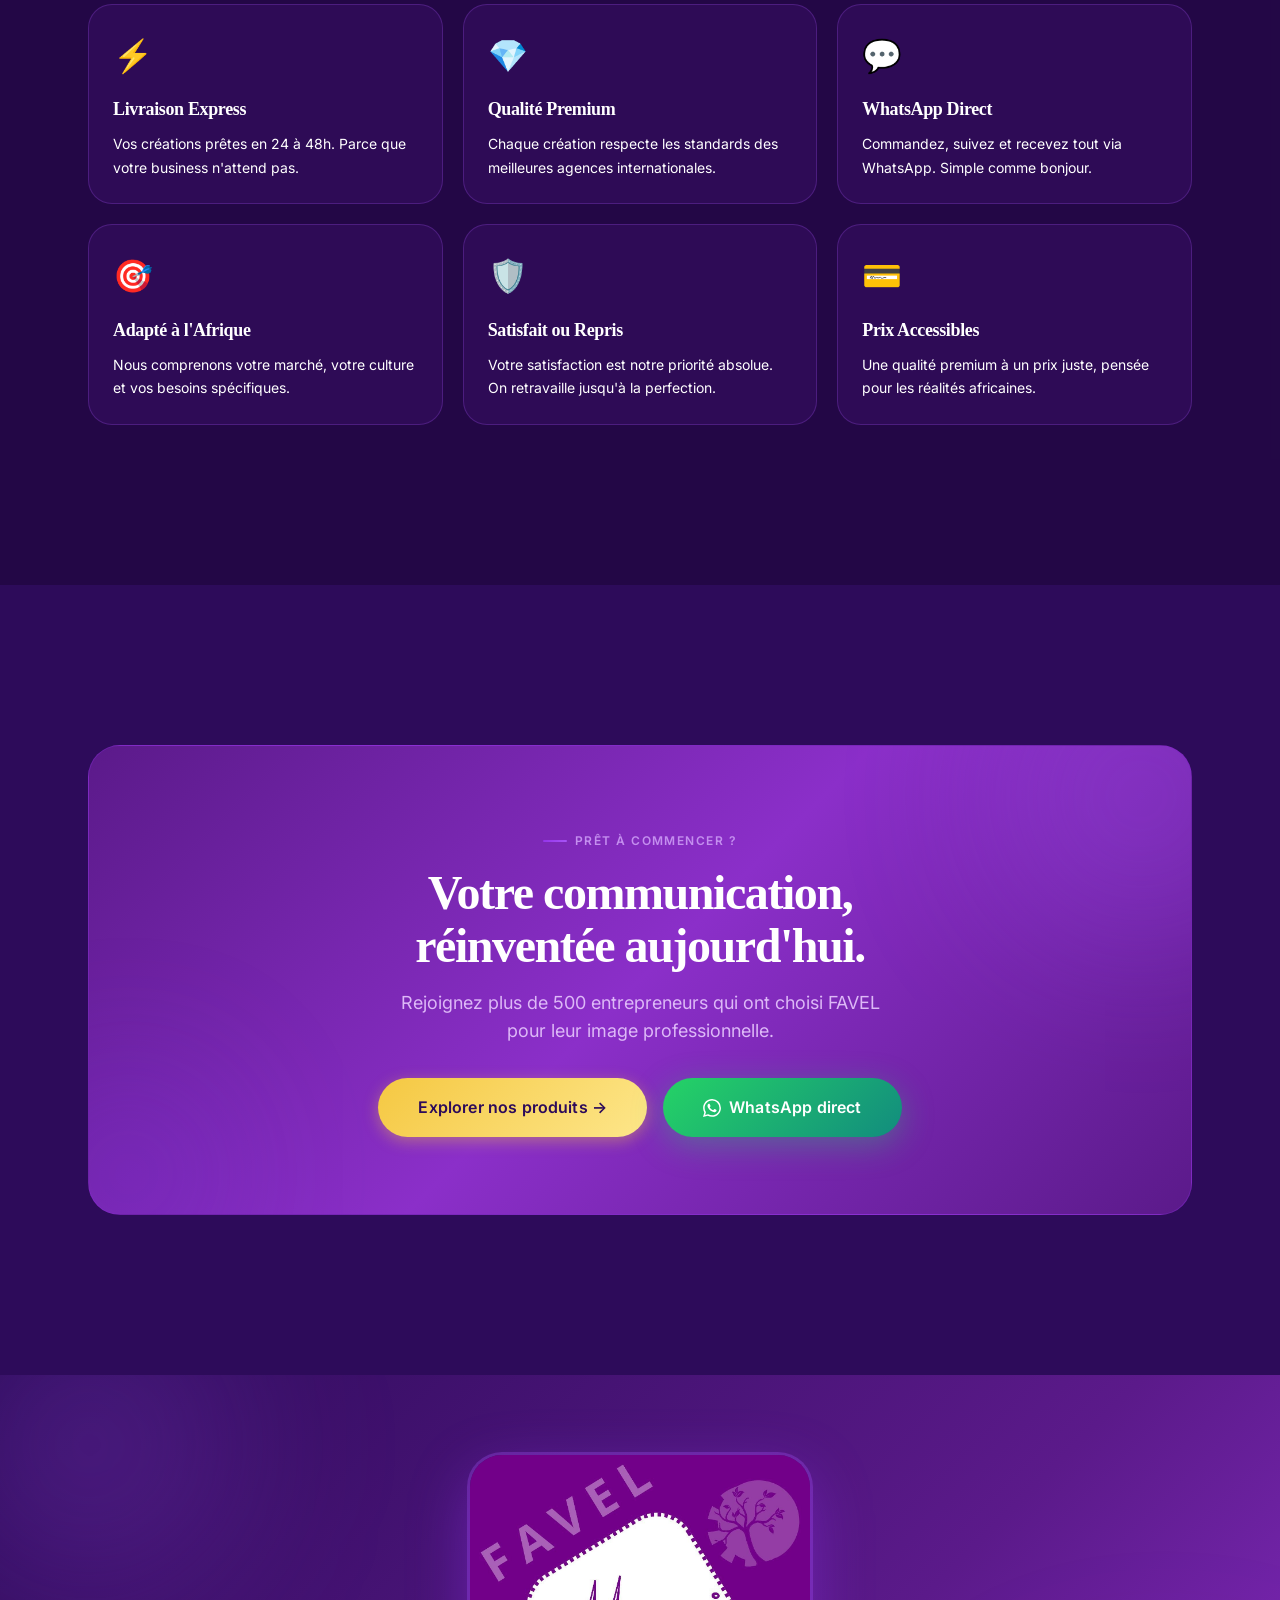
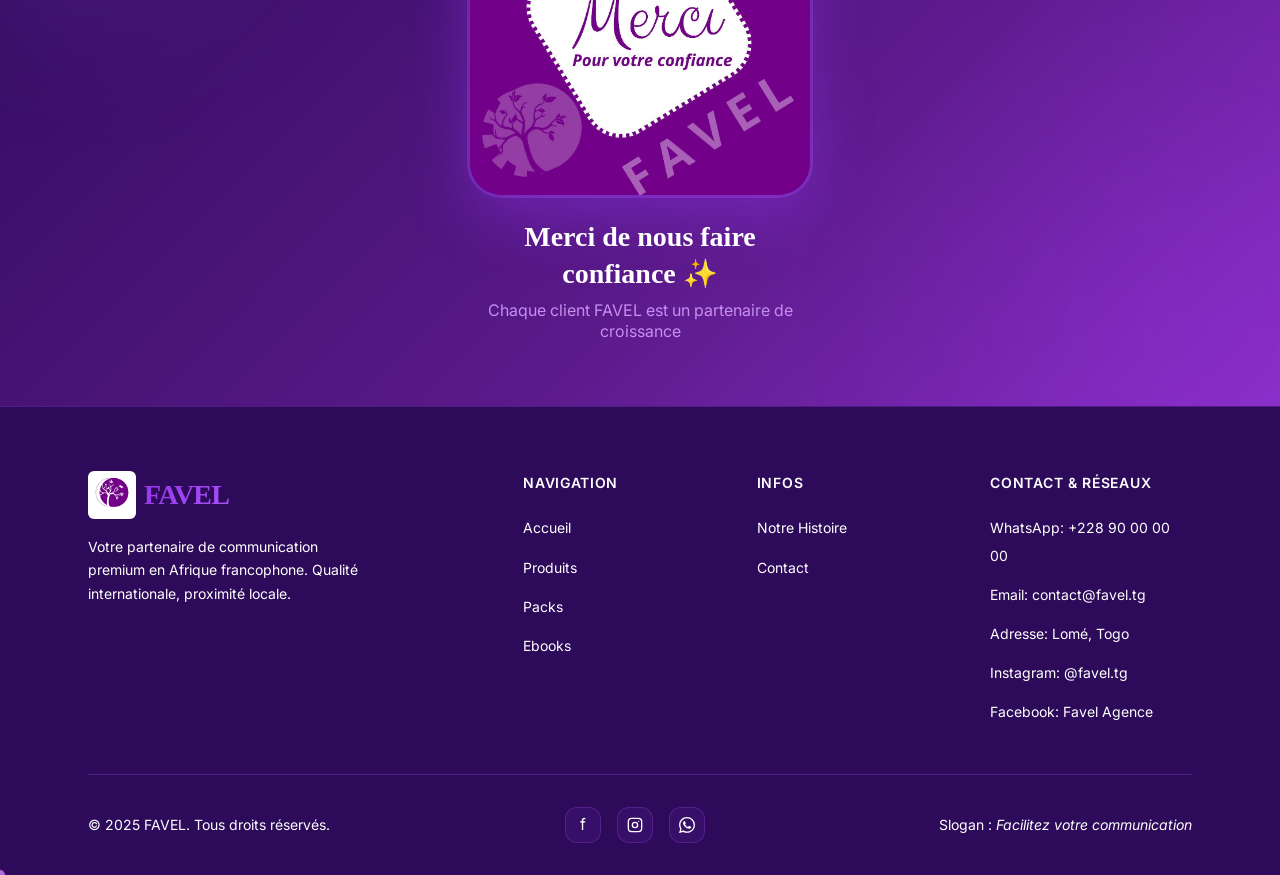
==== commit 573a0a8d: "Add files via upload" ====
--- a/index.html
+++ b/index.html
@@ -174,22 +174,21 @@
         <div style="max-width:680px;">
 
           <h1 class="hero__title appear-2">
-            <span class="hero__title-line">Votre message,</span>
-            <span class="hero__title-line text-shimmer">inoubliable.</span>
+            <span class="hero__title-line">L'Agence Premium</span>
+            <span class="hero__title-line text-shimmer">d'Afrique.</span>
           </h1>
 
           <p class="hero__subtitle appear-3">
-            FAVEL propulse votre communication vers de nouveaux sommets.
-            Flyers, cartes de visite, identité de marque, packs digitaux — conçus pour marquer les esprits, livrés avec excellence.
+            Nous propulsons votre communication. Identité visuelle, stratégie digitale et impressions premium pour les entrepreneurs qui veulent se démarquer dès la première seconde.
           </p>
 
           <div class="hero__actions appear-4">
-            <a href="produits.html" class="btn btn-primary btn-lg">
-              Découvrir nos produits
+            <a href="produits.html" class="btn btn-primary btn-lg" style="animation: pulse-ring 2s infinite; box-shadow: 0 0 0 0 rgba(168,85,247,0.4);">
+              Découvrir nos services
               <svg width="18" height="18" viewBox="0 0 24 24" fill="none" stroke="currentColor" stroke-width="2" stroke-linecap="round" stroke-linejoin="round" aria-hidden="true"><path d="M5 12h14"/><path d="m12 5 7 7-7 7"/></svg>
             </a>
-            <a href="packs.html" class="btn btn-secondary btn-lg">
-              Voir les packs
+            <a href="contact.html" class="btn btn-secondary btn-lg">
+              Demander un devis
             </a>
           </div>
 
@@ -204,6 +203,61 @@
               <strong>+500 entrepreneurs</strong> nous font confiance
             </p>
           </div>
+        </div>
+      </div>
+    </section>
+
+    <!-- ── À PROPOS ────────────────────────────────────────── -->
+    <section class="section" aria-labelledby="about-title" style="background: rgba(147, 51, 234, 0.05); position: relative; overflow: hidden;">
+      <!-- Orbs pour l'esthétique premium -->
+      <div class="orb orb-purple" style="width:300px;height:300px;top:10%;left:-100px;opacity:0.1;" aria-hidden="true"></div>
+      <div class="orb orb-violet" style="width:200px;height:200px;bottom:10%;right:-50px;opacity:0.1;" aria-hidden="true"></div>
+      
+      <div class="container" style="position: relative; z-index: 2;">
+        <header class="section-header section-header--center" data-reveal="fade-up">
+          <p class="section-label">À Propos de FAVEL</p>
+          <h2 class="section-title" id="about-title">
+            Nous sommes l'agence qui <span class="highlight">propulse</span> votre image
+          </h2>
+          <p class="section-subtitle" style="max-width: 800px; margin: 0 auto;">
+            Vous cherchez un partenaire fiable pour donner à votre business l'allure qu'il mérite ? Ne cherchez plus. Voici l'essentiel à retenir sur FAVEL.
+          </p>
+        </header>
+
+        <div class="grid-3" data-stagger style="margin-bottom: var(--space-10);">
+          <!-- Qui sommes-nous -->
+          <article class="value-card" style="background: rgba(26,5,51,0.8); border: 1px solid var(--glass-border); position: relative; overflow: hidden; padding: var(--space-8);">
+            <div style="position: absolute; top: 0; left: 0; width: 100%; height: 4px; background: var(--gradient-cta);"></div>
+            <span class="value-card__icon" style="font-size: 2.5rem; margin-bottom: var(--space-4); display: inline-block;" aria-hidden="true">🌍</span>
+            <h3 class="value-card__title" style="color: var(--white); font-size: var(--text-2xl); margin-bottom: var(--space-3);">Qui sommes-nous ?</h3>
+            <p class="value-card__text" style="color: var(--gray-300); font-size: var(--text-base); line-height: 1.7;">
+              Une <strong>agence de communication premium</strong> 100% dédiée aux entrepreneurs, PME et freelances d'Afrique francophone. Basés à Lomé (Togo), nous avons pour mission de rendre le design haut de gamme accessible à ceux qui bâtissent l'économie d'aujourd'hui.
+            </p>
+          </article>
+          
+          <!-- Ce que nous faisons -->
+          <article class="value-card" style="background: rgba(26,5,51,0.8); border: 1px solid var(--glass-border); position: relative; overflow: hidden; padding: var(--space-8);">
+            <div style="position: absolute; top: 0; left: 0; width: 100%; height: 4px; background: var(--gradient-gold);"></div>
+            <span class="value-card__icon" style="font-size: 2.5rem; margin-bottom: var(--space-4); display: inline-block;" aria-hidden="true">🎨</span>
+            <h3 class="value-card__title" style="color: var(--white); font-size: var(--text-2xl); margin-bottom: var(--space-3);">Ce que nous faisons</h3>
+            <p class="value-card__text" style="color: var(--gray-300); font-size: var(--text-base); line-height: 1.7;">
+              Nous créons des <strong>identités de marque mémorables</strong> et des supports visuels qui convertissent. Création de logos, impression de cartes de visite luxueuses, flyers percutants et templates pour réseaux sociaux, tout y est pour vous faire briller.
+            </p>
+          </article>
+          
+          <!-- Pourquoi nous choisir -->
+          <article class="value-card" style="background: rgba(26,5,51,0.8); border: 1px solid var(--glass-border); position: relative; overflow: hidden; padding: var(--space-8);">
+            <div style="position: absolute; top: 0; left: 0; width: 100%; height: 4px; background: var(--gradient-cta);"></div>
+            <span class="value-card__icon" style="font-size: 2.5rem; margin-bottom: var(--space-4); display: inline-block;" aria-hidden="true">⚡</span>
+            <h3 class="value-card__title" style="color: var(--white); font-size: var(--text-2xl); margin-bottom: var(--space-3);">Pourquoi nous choisir ?</h3>
+            <p class="value-card__text" style="color: var(--gray-300); font-size: var(--text-base); line-height: 1.7;">
+              Nous combinons <strong>qualité internationale et rapidité</strong>. Surtout, nous simplifions l'expérience : passez commande, discutez avec l'équipe et validez vos designs directement via <strong>WhatsApp</strong>. Sans jargon, sans friction, avec une garantie de satisfaction.
+            </p>
+          </article>
+        </div>
+
+        <div style="text-align: center;" data-reveal="fade-up">
+          <a href="notre-histoire.html" class="btn btn-secondary btn-lg">Plonger dans notre histoire complète →</a>
         </div>
       </div>
     </section>
@@ -349,6 +403,59 @@
       </div>
     </section>
 
+    <!-- ── NOS RÉALISATIONS (PREUVES DE CRÉDIBILITÉ) ──────────── -->
+    <section class="section" aria-labelledby="realisations-title" style="background: var(--purple-950);">
+      <div class="container">
+        <header class="section-header section-header--center" data-reveal="fade-up">
+          <p class="section-label" style="color: var(--gold);">Nos réalisations</p>
+          <h2 class="section-title" id="realisations-title">
+            Preuves de <span class="highlight">crédibilité</span>
+          </h2>
+          <p class="section-subtitle">
+            Découvrez quelques-uns des projets qui ont propulsé l'image de nos clients en Afrique et au-delà.
+          </p>
+        </header>
+
+        <div class="grid-3" data-stagger style="margin-bottom: var(--space-8);">
+          <!-- Projet 1 -->
+          <article class="product-card">
+            <div class="product-card__image" style="background: linear-gradient(135deg, var(--purple-800), var(--purple-600)); display: flex; align-items: center; justify-content: center;">
+               <span style="font-size: 3rem; color: var(--gold);" aria-hidden="true">🏢</span>
+            </div>
+            <div class="product-card__body">
+              <span class="product-card__category" style="color: var(--gold);">Identité Visuelle</span>
+              <h3 class="product-card__title">Refonte pour "AfriTech Solutions"</h3>
+              <p class="product-card__desc">Création complète d'un logo et charte graphique pour une startup tech basée à Dakar. Résultat : Image modernisée et levée de fonds réussie.</p>
+            </div>
+          </article>
+          
+          <!-- Projet 2 -->
+          <article class="product-card">
+            <div class="product-card__image" style="background: linear-gradient(135deg, var(--purple-800), var(--purple-600)); display: flex; align-items: center; justify-content: center;">
+               <span style="font-size: 3rem; color: var(--gold);" aria-hidden="true">📱</span>
+            </div>
+            <div class="product-card__body">
+              <span class="product-card__category" style="color: var(--gold);">Stratégie Digitale</span>
+              <h3 class="product-card__title">Lancement Instagram "Lomé Beauté"</h3>
+              <p class="product-card__desc">Design de templates de posts et stories. Croissance de +200% de l'engagement en 1 mois grâce à un design professionnel et percutant.</p>
+            </div>
+          </article>
+
+          <!-- Projet 3 -->
+          <article class="product-card">
+            <div class="product-card__image" style="background: linear-gradient(135deg, var(--purple-800), var(--purple-600)); display: flex; align-items: center; justify-content: center;">
+               <span style="font-size: 3rem; color: var(--gold);" aria-hidden="true">🖨️</span>
+            </div>
+            <div class="product-card__body">
+              <span class="product-card__category" style="color: var(--gold);">Impression Premium</span>
+              <h3 class="product-card__title">Cartes de visite "Immobilier Pro"</h3>
+              <p class="product-card__desc">Impression de 1000 cartes avec dorure pour une agence immobilière ivoirienne. Un rendu luxueux qui marque les esprits lors des visites.</p>
+            </div>
+          </article>
+        </div>
+      </div>
+    </section>
+
     <!-- ── TÉMOIGNAGES ──────────────────────────────────────── -->
     <section class="section" aria-labelledby="temoignages-title">
       <div class="container">
@@ -535,11 +642,13 @@
         </nav>
 
         <div>
-          <p class="footer__title">Contact</p>
+          <p class="footer__title">Contact & Réseaux</p>
           <ul class="footer__links" role="list">
-            <li><a href="https://wa.me/22890000000" class="footer__link" target="_blank" rel="noopener noreferrer">WhatsApp</a></li>
-            <li><a href="mailto:contact@favel.tg"    class="footer__link">contact@favel.tg</a></li>
-            <li><span class="footer__link" style="cursor:default;">Lomé, Togo</span></li>
+            <li><a href="https://wa.me/22890000000" class="footer__link" target="_blank" rel="noopener noreferrer">WhatsApp: +228 90 00 00 00</a></li>
+            <li><a href="mailto:contact@favel.tg"    class="footer__link">Email: contact@favel.tg</a></li>
+            <li><span class="footer__link" style="cursor:default;">Adresse: Lomé, Togo</span></li>
+            <li><a href="#" class="footer__link">Instagram: @favel.tg</a></li>
+            <li><a href="#" class="footer__link">Facebook: Favel Agence</a></li>
           </ul>
         </div>
       </div>
@@ -577,4 +686,4 @@
   <script src="js/main.js" defer></script>
   <script src="js/purchase.js" defer></script>
 </body>
-</html>+</html>
--- a/css/style.css
+++ b/css/style.css
@@ -1,53 +1,83 @@
 /* ============================================================
-   FAVEL — Premium Design System
-   Global variables, layout, custom colors, animations
+   FAVEL — Design System
+   Premium CSS Foundation
+   Version 1.0
    ============================================================ */
 
-/* ─── Variables & Tokens ────────────────────────────────────── */
+/* ─── Google Fonts ─────────────────────────────────────────── */
+@import url('https://fonts.googleapis.com/css2?family=Inter:wght@300;400;500;600;700&display=swap');
+
+/* ─── CSS Variables ─────────────────────────────────────────── */
 :root {
-  /* Color Palette (Deep Purple & Luxury HSL Theme) */
-  --purple-950: #0D0118;
-  --purple-900: #1A052E;
-  --purple-850: #250A41;
-  --purple-800: #2D0B5A;
-  --purple-700: #4A1080;
-  --purple-600: #5B1A8A;
-  --purple-500: #7C24B9;
-  --purple-400: #A855F7;
-  --purple-300: #C084FC;
-  --purple-200: #D8B4FE;
-  
-  --gold:       #F5C842;
-  --gold-light: #F9DF8A;
-  --gold-dark:  #C29B23;
-
-  --white:      #FFFFFF;
-  --gray-100:   #F4F4F6;
-  --gray-200:   #E4E4E7;
-  --gray-300:   #D4D4D8;
-  --gray-400:   #A1A1AA;
-  --gray-500:   #71717A;
-  --gray-600:   #52525B;
-  --gray-700:   #3F3F46;
-  --gray-800:   #27272A;
-  --gray-900:   #18181B;
-
-  /* Typography */
-  --font-display: 'Playfair Display', Georgia, serif;
-  --font-body:    'Inter', -apple-system, sans-serif;
-  
-  --text-xs:    0.75rem;
-  --text-sm:    0.875rem;
-  --text-base:  1rem;
-  --text-lg:    1.125rem;
-  --text-xl:    1.25rem;
-  --text-2xl:   1.5rem;
-  --text-3xl:   1.875rem;
-  --text-4xl:   2.25rem;
-  --text-5xl:   3rem;
-  --text-6xl:   3.75rem;
-
-  /* Spacing */
+  /* ── Palette FAVEL — VIOLETS VIFS (source : PALLETTE.jpg) ───────
+     #2D0B5A  fond sombre profond (arrière-plan principal)
+     #5B1A8A  violet profond
+     #8B2FC9  violet vif (accentuation principale)
+     #9333EA  violet saturé vif — PRIMARY BRAND COLOR
+     #B06AE0  violet moyen lumineux
+     #C48FEF  violet clair
+     #DDB8F7  lavande lumineuse
+     #F0E0FF  presque blanc lilas
+  ─────────────────────────────────────────────────────────── */
+
+  /* Purple Scale — Palette vivifiée depuis PALLETTE.jpg */
+  --purple-950: #2D0B5A;   /* fond profond sombre — main bg */
+  --purple-900: #3D0F78;   /* bg secondaire */
+  --purple-800: #5B1A8A;   /* violet profond */
+  --purple-700: #8B2FC9;   /* violet vif foncé */
+  --purple-600: #9333EA;   /* VIOLET VIF PRINCIPAL — brand color */
+  --purple-500: #A855F7;   /* violet lumineux — accent */
+  --purple-400: #B06AE0;   /* violet moyen lumineux */
+  --purple-300: #C48FEF;   /* violet clair */
+  --purple-200: #DDB8F7;   /* lavande lumineuse */
+  --purple-100: #F0E0FF;   /* presque blanc lilas */
+
+  /* Neutrals — blancs purs pour lisibilité maximale sur fond sombre */
+  --white:       #FFFFFF;
+  --white-pure:  #FFFFFF;
+  --black:       #09090B;
+  --gray-950:    #1A063A;
+  --gray-900:    #220850;
+  --gray-800:    #2D0B5A;
+  --gray-700:    #4A1580;
+  --gray-600:    #9D7DC0;
+  --gray-50:     #FAF5FF;
+
+  /* Accent */
+  --gold:        #F5C842;
+  --gold-light:  #FDE68A;
+
+  /* Gradients — Violets vifs pour un look premium et lisible */
+  --gradient-hero:    linear-gradient(135deg, #2D0B5A 0%, #5B1A8A 50%, #8B2FC9 100%);
+  --gradient-card:    linear-gradient(135deg, rgba(147,51,234,0.20) 0%, rgba(168,85,247,0.08) 100%);
+  --gradient-purple:  linear-gradient(135deg, #8B2FC9 0%, #A855F7 100%);
+  --gradient-cta:     linear-gradient(135deg, #9333EA 0%, #A855F7 100%);
+  --gradient-gold:    linear-gradient(135deg, #F5C842 0%, #FDE68A 100%);
+  --gradient-dark:    linear-gradient(180deg, #2D0B5A 0%, #1A063A 100%);
+
+  /* Glass */
+  --glass-bg:     rgba(147, 51, 234, 0.10);
+  --glass-border: rgba(168, 85, 247, 0.25);
+  --glass-blur:   blur(20px);
+
+  /* Typography Scale */
+  --font-display: 'Playfair Display', 'Georgia', serif;
+  --font-body:    'Inter', -apple-system, BlinkMacSystemFont, sans-serif;
+  --font-mono:    'JetBrains Mono', monospace;
+
+  --text-xs:   0.75rem;   /* 12px */
+  --text-sm:   0.875rem;  /* 14px */
+  --text-base: 1rem;      /* 16px */
+  --text-lg:   1.125rem;  /* 18px */
+  --text-xl:   1.25rem;   /* 20px */
+  --text-2xl:  1.5rem;    /* 24px */
+  --text-3xl:  1.875rem;  /* 30px */
+  --text-4xl:  2.25rem;   /* 36px */
+  --text-5xl:  3rem;      /* 48px */
+  --text-6xl:  3.75rem;   /* 60px */
+  --text-7xl:  4.5rem;    /* 72px */
+
+  /* Spacing Scale */
   --space-1:  0.25rem;
   --space-2:  0.5rem;
   --space-3:  0.75rem;
@@ -61,24 +91,13 @@
   --space-20: 5rem;
   --space-24: 6rem;
   --space-32: 8rem;
-
-  /* Gradients */
-  --gradient-hero: linear-gradient(135deg, var(--purple-950) 0%, var(--purple-900) 50%, var(--purple-850) 100%);
-  --gradient-cta:  linear-gradient(135deg, #AA22CC 0%, #6611BB 100%);
-  --gradient-gold: linear-gradient(135deg, var(--gold-light) 0%, var(--gold) 50%, var(--gold-dark) 100%);
-  --gradient-card: linear-gradient(180deg, rgba(147,51,234,0.08) 0%, rgba(147,51,234,0.01) 100%);
-
-  /* Glassmorphism */
-  --glass-bg:     rgba(255, 255, 255, 0.03);
-  --glass-border: rgba(255, 255, 255, 0.07);
-  --glass-blur:   blur(16px);
-
-  /* Radius */
-  --radius-xs:   0.25rem;
+  --space-40: 10rem;
+
+  /* Border Radius */
   --radius-sm:   0.375rem;
-  --radius-md:   0.5rem;
-  --radius-lg:   0.75rem;
-  --radius-xl:   1rem;
+  --radius-md:   0.75rem;
+  --radius-lg:   1rem;
+  --radius-xl:   1.5rem;
   --radius-2xl:  2rem;
   --radius-full: 9999px;
 
@@ -198,12 +217,12 @@
 }
 
 .section {
-  padding-block: var(--space-20);
+  padding-block: var(--space-24);
 }
 
 @media (min-width: 768px) {
   .section {
-    padding-block: var(--space-32);
+    padding-block: var(--space-40);
   }
 }
 
@@ -479,19 +498,24 @@
   background: rgba(255,255,255,0.08);
 }
 
+.btn:hover {
+  transform: translateY(-2px);
+  box-shadow: 0 10px 25px -5px rgba(147, 51, 234, 0.4);
+}
+
 .btn:active {
   transform: scale(0.97);
 }
 
 /* Primary */
 .btn-primary {
-  background: var(--gradient-cta);
-  color: white;
-  box-shadow: var(--shadow-purple);
+  background: var(--gradient-gold);
+  color: var(--purple-950);
+  box-shadow: 0 4px 15px rgba(245, 200, 66, 0.4);
 }
 
 .btn-primary:hover {
-  box-shadow: var(--shadow-purple-lg);
+  box-shadow: 0 8px 25px rgba(245, 200, 66, 0.6);
   transform: translateY(-2px);
 }
 
@@ -598,7 +622,7 @@
 
 .section-subtitle {
   font-size: clamp(var(--text-base), 2vw, var(--text-lg));
-  color: var(--gray-300);
+  color: var(--gray-300);  /* improved: was gray-400, now lighter for readability */
   line-height: 1.8;
   max-width: 580px;
 }
@@ -664,7 +688,7 @@
 
 .badge-purple {
   background: rgba(176,106,179,0.18);
-  color: var(--purple-200);
+  color: var(--purple-200);  /* lighter for contrast */
   border: 1px solid rgba(200,168,224,0.35);
 }
 
@@ -1149,7 +1173,7 @@
 .testimonial-text {
   font-size: var(--text-base);
   line-height: 1.8;
-  color: var(--gray-200);
+  color: var(--gray-200);  /* improved: lighter for better readability on dark bg */
   margin-bottom: var(--space-5);
   font-style: italic;
 }
@@ -1191,7 +1215,7 @@
   align-items: flex-start;
   gap: var(--space-3);
   font-size: var(--text-sm);
-  color: var(--gray-200);
+  color: var(--gray-200);  /* improved readability */
 }
 
 .feature-item-icon {
@@ -1254,7 +1278,7 @@
   background-clip: text;
 }
 
-.text-muted   { color: var(--gray-300); }
+.text-muted   { color: var(--gray-400); }
 .text-center  { text-align: center; }
 .text-sm      { font-size: var(--text-sm); }
 
@@ -1369,10 +1393,12 @@
 }
 
 /* ─── Readability Overrides ──────────────────────────────────── */
+/* Ensure sufficient contrast for all paragraph and body text     */
 p, li, dd, dt, figcaption, blockquote {
   color: inherit;
 }
 
+/* Footer text legibility */
 .footer__brand p,
 .footer__link,
 .footer__copy {
@@ -1383,12 +1409,14 @@
   color: var(--purple-200);
 }
 
+/* Card body text */
 .card p,
 .card li {
   color: var(--gray-200);
   line-height: 1.8;
 }
 
+/* Form label & placeholder contrast */
 .form-label {
   color: var(--gray-200);
   font-weight: 600;
@@ -1398,20 +1426,24 @@
   color: var(--gray-500);
 }
 
+/* Contact choice button text */
 .contact-choice-btn {
   color: var(--gray-300);
 }
 
+/* Nav link readability */
 .nav__link {
   color: var(--gray-200);
 }
 
+/* Stat label */
 .stat-label {
   color: var(--gray-300);
   font-size: var(--text-sm);
   font-weight: 500;
 }
 
+/* Section subtitle consistent override */
 .section-subtitle,
 .text-muted {
   color: var(--gray-300);
--- a/css/animations.css
+++ b/css/animations.css
@@ -327,16 +327,38 @@
 .skip-link {
   position: fixed;
   top: -100px;
-  left: var(--space-5);
-  background: var(--purple-700);
+  left: 50%;
+  transform: translateX(-50%);
+  background: var(--purple-600);
   color: white;
-  padding: 10px 20px;
-  z-index: 10000;
-  border-radius: 0 0 var(--radius-md) var(--radius-md);
+  padding: var(--space-3) var(--space-6);
+  border-radius: var(--radius-full);
+  font-size: var(--text-sm);
   font-weight: 600;
-  transition: top var(--duration-fast);
+  z-index: 99999;
+  transition: top 0.2s ease;
 }
 
 .skip-link:focus {
-  top: 0;
-}
+  top: var(--space-4);
+}
+
+/* ─── Reduced Motion ─────────────────────────────────────────── */
+@media (prefers-reduced-motion: reduce) {
+  *, *::before, *::after {
+    animation-duration: 0.01ms !important;
+    animation-iteration-count: 1 !important;
+    transition-duration: 0.01ms !important;
+  }
+
+  [data-reveal] {
+    opacity: 1 !important;
+    transform: none !important;
+    filter: none !important;
+  }
+
+  [data-stagger] > * {
+    opacity: 1 !important;
+    transform: none !important;
+  }
+}
--- a/css/components.css
+++ b/css/components.css
@@ -118,55 +118,550 @@
   margin-bottom: var(--space-12);
 }
 
-.hero__actions .btn {
-  min-width: 170px;
-}
-
 .hero__trust {
   display: flex;
-  align-items: center;
+  flex-wrap: wrap;
+  align-items: center;
+  gap: var(--space-5);
+}
+
+.hero__trust-avatars {
+  display: flex;
+  align-items: center;
+}
+
+.hero__trust-avatar {
+  width: 36px;
+  height: 36px;
+  border-radius: 50%;
+  border: 2px solid var(--purple-900);
+  overflow: hidden;
+  object-fit: cover;
+  margin-left: -10px;
+  background: var(--purple-700);
+  display: flex;
+  align-items: center;
+  justify-content: center;
+  font-size: 14px;
+  color: white;
+  font-weight: 600;
+}
+
+.hero__trust-avatar:first-child { margin-left: 0; }
+
+.hero__trust-text {
+  font-size: var(--text-sm);
+  color: var(--gray-400);
+}
+
+.hero__trust-text strong {
+  color: var(--white);
+  font-weight: 600;
+}
+
+.hero__visual {
+  position: relative;
+  display: flex;
+  align-items: center;
+  justify-content: center;
+}
+
+/* ─── PRODUCT CARDS ──────────────────────────────────────────── */
+.product-card {
+  background: rgba(26, 5, 51, 0.6);
+  border: 1px solid var(--glass-border);
+  border-radius: var(--radius-xl);
+  overflow: hidden;
+  display: flex;
+  flex-direction: column;
+  transition: all var(--duration-normal) var(--ease-smooth);
+  position: relative;
+  backdrop-filter: blur(8px);
+}
+
+.product-card::before {
+  content: '';
+  position: absolute;
+  inset: 0;
+  background: linear-gradient(135deg, rgba(147,51,234,0.08) 0%, transparent 60%);
+  opacity: 0;
+  transition: opacity var(--duration-normal) var(--ease-smooth);
+  pointer-events: none;
+}
+
+.product-card:hover {
+  border-color: rgba(147,51,234,0.35);
+  box-shadow: 0 16px 48px rgba(147,51,234,0.2), 0 4px 16px rgba(0,0,0,0.4);
+  transform: translateY(-6px);
+}
+
+.product-card:hover::before {
+  opacity: 1;
+}
+
+.product-card__image {
+  width: 100%;
+  aspect-ratio: 4/3;
+  overflow: hidden;
+  position: relative;
+  background: var(--purple-800);
+}
+
+.product-card__image img {
+  width: 100%;
+  height: 100%;
+  object-fit: cover;
+  transition: transform var(--duration-slow) var(--ease-smooth);
+}
+
+.product-card:hover .product-card__image img {
+  transform: scale(1.06);
+}
+
+.product-card__body {
+  padding: var(--space-5);
+  display: flex;
+  flex-direction: column;
+  flex: 1;
   gap: var(--space-3);
 }
 
-.hero__trust-avatars {
-  display: flex;
-  flex-direction: row;
-}
-
-.hero__trust-avatar {
-  width: 32px;
-  height: 32px;
+.product-card__category {
+  font-size: var(--text-xs);
+  font-weight: 600;
+  letter-spacing: 0.1em;
+  text-transform: uppercase;
+  color: var(--purple-400);
+}
+
+.product-card__title {
+  font-family: var(--font-display);
+  font-size: var(--text-xl);
+  font-weight: 700;
+  color: var(--white);
+  letter-spacing: -0.02em;
+  line-height: 1.2;
+}
+
+.product-card__desc {
+  font-size: var(--text-sm);
+  color: var(--gray-400);
+  line-height: 1.6;
+}
+
+.product-card__benefits {
+  display: flex;
+  flex-direction: column;
+  gap: var(--space-2);
+  padding-top: var(--space-2);
+}
+
+.product-card__benefit {
+  display: flex;
+  align-items: center;
+  gap: var(--space-2);
+  font-size: var(--text-xs);
+  color: var(--gray-300);
+}
+
+.product-card__benefit-icon {
+  color: var(--purple-400);
+  font-size: 12px;
+  flex-shrink: 0;
+}
+
+.product-card__footer {
+  margin-top: auto;
+  padding-top: var(--space-4);
+  border-top: 1px solid var(--glass-border);
+  display: flex;
+  align-items: center;
+  justify-content: space-between;
+  gap: var(--space-3);
+}
+
+.product-card__price {
+  font-family: var(--font-display);
+  font-weight: 700;
+  letter-spacing: -0.02em;
+}
+
+.product-card__price-amount {
+  font-size: var(--text-2xl);
+  color: var(--white);
+}
+
+.product-card__price-unit {
+  font-size: var(--text-xs);
+  color: var(--gray-500);
+  font-family: var(--font-body);
+  font-weight: 500;
+  display: block;
+  margin-top: 2px;
+}
+
+.product-card__cta {
+  flex-shrink: 0;
+}
+
+/* ─── PRICING / PACK CARDS ───────────────────────────────────── */
+.pack-card {
+  background: rgba(26, 5, 51, 0.5);
+  border: 1px solid var(--glass-border);
+  border-radius: var(--radius-2xl);
+  padding: var(--space-8);
+  display: flex;
+  flex-direction: column;
+  position: relative;
+  overflow: hidden;
+  transition: all var(--duration-normal) var(--ease-smooth);
+}
+
+.pack-card::before {
+  content: '';
+  position: absolute;
+  top: 0;
+  left: 0;
+  right: 0;
+  height: 1px;
+  background: var(--gradient-cta);
+  opacity: 0;
+  transition: opacity var(--duration-normal) var(--ease-smooth);
+}
+
+.pack-card:hover {
+  border-color: rgba(147,51,234,0.25);
+  box-shadow: 0 20px 60px rgba(147,51,234,0.15);
+  transform: translateY(-4px);
+}
+
+.pack-card:hover::before {
+  opacity: 1;
+}
+
+.pack-card--featured {
+  background: linear-gradient(135deg, rgba(74,16,128,0.7) 0%, rgba(107,33,168,0.5) 100%);
+  border-color: rgba(147,51,234,0.4);
+  box-shadow: 0 8px 32px rgba(147,51,234,0.2);
+}
+
+.pack-card--featured::before {
+  opacity: 1;
+}
+
+.pack-card__badge {
+  position: absolute;
+  top: var(--space-5);
+  right: var(--space-5);
+}
+
+.pack-card__name {
+  font-size: var(--text-sm);
+  font-weight: 600;
+  letter-spacing: 0.08em;
+  text-transform: uppercase;
+  color: var(--purple-300);
+  margin-bottom: var(--space-3);
+}
+
+.pack-card__title {
+  font-family: var(--font-display);
+  font-size: var(--text-3xl);
+  font-weight: 800;
+  letter-spacing: -0.03em;
+  color: var(--white);
+  margin-bottom: var(--space-3);
+  line-height: 1.1;
+}
+
+.pack-card__desc {
+  font-size: var(--text-sm);
+  color: var(--gray-400);
+  line-height: 1.6;
+  margin-bottom: var(--space-6);
+}
+
+.pack-card__price {
+  margin-bottom: var(--space-6);
+}
+
+.pack-card__price-amount {
+  font-family: var(--font-display);
+  font-size: clamp(var(--text-4xl), 6vw, var(--text-5xl));
+  font-weight: 900;
+  letter-spacing: -0.04em;
+  color: var(--white);
+  line-height: 1;
+}
+
+.pack-card__price-period {
+  font-size: var(--text-sm);
+  color: var(--gray-500);
+  font-weight: 400;
+  margin-left: 4px;
+}
+
+.pack-card__divider {
+  height: 1px;
+  background: var(--glass-border);
+  margin-bottom: var(--space-6);
+}
+
+.pack-card__features {
+  display: flex;
+  flex-direction: column;
+  gap: var(--space-3);
+  flex: 1;
+  margin-bottom: var(--space-8);
+}
+
+.pack-card__feature {
+  display: flex;
+  align-items: flex-start;
+  gap: var(--space-3);
+  font-size: var(--text-sm);
+  color: var(--gray-300);
+}
+
+.pack-card__feature-check {
+  width: 20px;
+  height: 20px;
   border-radius: 50%;
-  border: 2px solid var(--purple-950);
-  margin-left: -8px;
+  background: rgba(147,51,234,0.2);
+  border: 1px solid rgba(147,51,234,0.4);
   display: flex;
   align-items: center;
   justify-content: center;
+  flex-shrink: 0;
+  margin-top: 1px;
+  color: var(--purple-300);
+  font-size: 11px;
+}
+
+.pack-card--featured .pack-card__feature-check {
+  background: rgba(147,51,234,0.35);
+  border-color: rgba(168,85,247,0.5);
+}
+
+.pack-card__for {
+  padding: var(--space-3) var(--space-4);
+  background: var(--glass-bg);
+  border: 1px solid var(--glass-border);
+  border-radius: var(--radius-lg);
+  margin-bottom: var(--space-5);
+}
+
+.pack-card__for-label {
   font-size: var(--text-xs);
+  font-weight: 600;
+  text-transform: uppercase;
+  letter-spacing: 0.08em;
+  color: var(--purple-400);
+  margin-bottom: var(--space-1);
+}
+
+.pack-card__for-text {
+  font-size: var(--text-sm);
+  color: var(--gray-300);
+}
+
+/* ─── EBOOK PAGE ─────────────────────────────────────────────── */
+.ebook-hero {
+  display: grid;
+  grid-template-columns: 1fr;
+  gap: var(--space-10);
+  align-items: center;
+}
+
+@media (min-width: 768px) {
+  .ebook-hero {
+    grid-template-columns: 1fr 1fr;
+    gap: var(--space-16);
+  }
+}
+
+.ebook-cover-wrapper {
+  position: relative;
+  display: flex;
+  justify-content: center;
+}
+
+.ebook-cover {
+  max-width: 280px;
+  width: 100%;
+  border-radius: var(--radius-xl);
+  box-shadow:
+    0 30px 80px rgba(0,0,0,0.6),
+    0 8px 24px rgba(147,51,234,0.4),
+    -8px -8px 0 rgba(147,51,234,0.15),
+    8px 8px 0 rgba(100,0,200,0.1);
+  animation: hero-float 5s ease-in-out infinite;
+}
+
+.ebook-cover-glow {
+  position: absolute;
+  inset: -20px;
+  background: radial-gradient(circle, rgba(147,51,234,0.3) 0%, transparent 70%);
+  filter: blur(30px);
+  pointer-events: none;
+}
+
+/* ─── CONTACT SECTION ────────────────────────────────────────── */
+.contact-grid {
+  display: grid;
+  grid-template-columns: 1fr;
+  gap: var(--space-10);
+}
+
+@media (min-width: 768px) {
+  .contact-grid {
+    grid-template-columns: 1fr 1fr;
+    gap: var(--space-16);
+    align-items: start;
+  }
+}
+
+.contact-info-item {
+  display: flex;
+  align-items: flex-start;
+  gap: var(--space-4);
+  margin-bottom: var(--space-6);
+}
+
+.contact-info-icon {
+  width: 48px;
+  height: 48px;
+  border-radius: var(--radius-lg);
+  background: rgba(147,51,234,0.15);
+  border: 1px solid rgba(147,51,234,0.25);
+  display: flex;
+  align-items: center;
+  justify-content: center;
+  flex-shrink: 0;
+  font-size: 20px;
+}
+
+.contact-info-label {
+  font-size: var(--text-xs);
+  font-weight: 600;
+  text-transform: uppercase;
+  letter-spacing: 0.08em;
+  color: var(--purple-400);
+  margin-bottom: var(--space-1);
+}
+
+.contact-info-value {
+  font-size: var(--text-base);
+  color: var(--white);
+  font-weight: 500;
+}
+
+/* ─── STORY / ABOUT ──────────────────────────────────────────── */
+.story-grid {
+  display: grid;
+  grid-template-columns: 1fr;
+  gap: var(--space-10);
+  align-items: center;
+}
+
+@media (min-width: 768px) {
+  .story-grid {
+    grid-template-columns: 1fr 1fr;
+    gap: var(--space-16);
+  }
+}
+
+.story-visual {
+  position: relative;
+}
+
+.story-image {
+  border-radius: var(--radius-2xl);
+  width: 100%;
+  object-fit: cover;
+  aspect-ratio: 4/5;
+}
+
+.story-floating-card {
+  position: absolute;
+  background: var(--purple-900);
+  border: 1px solid var(--glass-border);
+  border-radius: var(--radius-xl);
+  padding: var(--space-4) var(--space-5);
+  box-shadow: var(--shadow-lg);
+  backdrop-filter: blur(16px);
+}
+
+.story-floating-card--tl {
+  top: -16px;
+  left: -16px;
+}
+
+.story-floating-card--br {
+  bottom: -16px;
+  right: -16px;
+}
+
+/* ─── VALUES GRID ────────────────────────────────────────────── */
+.value-card {
+  padding: var(--space-6);
+  border-radius: var(--radius-xl);
+  border: 1px solid var(--glass-border);
+  background: var(--glass-bg);
+  transition: all var(--duration-normal) var(--ease-smooth);
+}
+
+.value-card:hover {
+  border-color: rgba(147,51,234,0.3);
+  background: rgba(74,16,128,0.2);
+  transform: translateY(-3px);
+}
+
+.value-card__icon {
+  font-size: 2rem;
+  margin-bottom: var(--space-4);
+  display: block;
+}
+
+.value-card__title {
+  font-size: var(--text-lg);
   font-weight: 700;
-  color: white;
-}
-
-.hero__trust-avatar:first-child {
-  margin-left: 0;
-}
-
-.hero__trust-text {
-  font-size: var(--text-xs);
+  color: var(--white);
+  margin-bottom: var(--space-3);
+  letter-spacing: -0.02em;
+}
+
+.value-card__text {
+  font-size: var(--text-sm);
   color: var(--gray-400);
-}
-
-.hero__trust-text strong {
-  color: var(--white);
-}
-
-/* ─── STATS SECTION ─────────────────────────────────────────── */
+  line-height: 1.7;
+}
+
+/* ─── TESTIMONIAL SLIDER ─────────────────────────────────────── */
+.testimonials-track {
+  display: grid;
+  grid-template-columns: 1fr;
+  gap: var(--space-5);
+}
+
+@media (min-width: 640px) {
+  .testimonials-track {
+    grid-template-columns: repeat(2, 1fr);
+  }
+}
+
+@media (min-width: 1024px) {
+  .testimonials-track {
+    grid-template-columns: repeat(3, 1fr);
+  }
+}
+
+/* ─── STATS BAND ─────────────────────────────────────────────── */
 .stats-band {
-  background: var(--purple-900);
-  border-block: 1px solid var(--glass-border);
-  padding-block: var(--space-8);
-  position: relative;
-  z-index: 10;
+  border-top: 1px solid var(--glass-border);
+  border-bottom: 1px solid var(--glass-border);
+  padding-block: var(--space-10);
+  background: rgba(45,10,92,0.2);
 }
 
 .stats-band__grid {
@@ -175,220 +670,226 @@
   gap: var(--space-6);
 }
 
-@media (min-width: 768px) {
+@media (min-width: 640px) {
   .stats-band__grid {
     grid-template-columns: repeat(4, 1fr);
-    gap: var(--space-4);
   }
 }
 
 .stat-item {
   text-align: center;
-}
-
-/* ─── SERVICES SECTION ───────────────────────────────────────── */
+  position: relative;
+}
+
+.stat-item:not(:last-child)::after {
+  content: '';
+  position: absolute;
+  right: 0;
+  top: 50%;
+  transform: translateY(-50%);
+  height: 40px;
+  width: 1px;
+  background: var(--glass-border);
+  display: none;
+}
+
+@media (min-width: 640px) {
+  .stat-item:not(:last-child)::after {
+    display: block;
+  }
+}
+
+/* ─── CTA BAND ───────────────────────────────────────────────── */
+.cta-band {
+  background: linear-gradient(135deg, var(--purple-800) 0%, var(--purple-700) 50%, var(--purple-800) 100%);
+  border-radius: var(--radius-2xl);
+  padding: clamp(var(--space-10), 6vw, var(--space-20));
+  text-align: center;
+  position: relative;
+  overflow: hidden;
+  border: 1px solid rgba(147,51,234,0.3);
+}
+
+.cta-band__title {
+  font-family: var(--font-display);
+  font-size: clamp(var(--text-3xl), 5vw, var(--text-5xl));
+  font-weight: 800;
+  letter-spacing: -0.03em;
+  color: var(--white);
+  margin-bottom: var(--space-4);
+  line-height: 1.1;
+}
+
+.cta-band__subtitle {
+  font-size: clamp(var(--text-base), 2vw, var(--text-lg));
+  color: var(--purple-200);
+  max-width: 500px;
+  margin-inline: auto;
+  margin-bottom: var(--space-8);
+  line-height: 1.6;
+}
+
+.cta-band__actions {
+  display: flex;
+  flex-wrap: wrap;
+  justify-content: center;
+  gap: var(--space-4);
+}
+
+/* ─── SERVICES OVERVIEW (Home) ───────────────────────────────── */
 .service-card {
+  padding: var(--space-6);
+  border-radius: var(--radius-xl);
+  border: 1px solid var(--glass-border);
   background: var(--glass-bg);
-  border: 1px solid var(--glass-border);
-  border-radius: var(--radius-xl);
-  padding: var(--space-8);
   transition: all var(--duration-normal) var(--ease-smooth);
   display: flex;
   flex-direction: column;
-  align-items: flex-start;
+  gap: var(--space-4);
   text-decoration: none;
-  height: 100%;
+  position: relative;
+  overflow: hidden;
+}
+
+.service-card::after {
+  content: '→';
+  position: absolute;
+  right: var(--space-5);
+  bottom: var(--space-5);
+  font-size: var(--text-xl);
+  color: var(--purple-400);
+  opacity: 0;
+  transform: translateX(-8px);
+  transition: all var(--duration-normal) var(--ease-smooth);
+}
+
+.service-card:hover {
+  border-color: rgba(147,51,234,0.35);
+  background: rgba(74,16,128,0.15);
+  transform: translateY(-4px);
+  box-shadow: 0 12px 40px rgba(147,51,234,0.15);
+}
+
+.service-card:hover::after {
+  opacity: 1;
+  transform: translateX(0);
 }
 
 .service-card__icon {
-  font-size: 2.5rem;
-  margin-bottom: var(--space-4);
+  width: 52px;
+  height: 52px;
+  border-radius: var(--radius-lg);
+  background: rgba(147,51,234,0.15);
+  border: 1px solid rgba(147,51,234,0.25);
+  display: flex;
+  align-items: center;
+  justify-content: center;
+  font-size: 24px;
 }
 
 .service-card__title {
   font-size: var(--text-xl);
   font-weight: 700;
   color: var(--white);
-  margin-bottom: var(--space-3);
+  letter-spacing: -0.02em;
 }
 
 .service-card__text {
   font-size: var(--text-sm);
   color: var(--gray-400);
   line-height: 1.6;
-  margin-bottom: var(--space-5);
-  flex-grow: 1;
+  flex: 1;
 }
 
 .service-card__link {
   font-size: var(--text-sm);
   font-weight: 600;
   color: var(--purple-300);
-  transition: color var(--duration-fast) var(--ease-smooth);
-}
-
-.service-card:hover {
-  transform: translateY(-5px);
-  border-color: rgba(168,85,247,0.3);
-  box-shadow: 0 12px 40px rgba(168,85,247,0.12);
-  background: rgba(255,255,255,0.05);
-}
-
-.service-card:hover .service-card__link {
+  display: flex;
+  align-items: center;
+  gap: var(--space-2);
+  margin-top: auto;
+}
+
+/* ─── PAGE HEADER ────────────────────────────────────────────── */
+.page-header {
+  padding-top: calc(var(--nav-height) + var(--space-12));
+  padding-bottom: var(--space-16);
+  text-align: center;
+  position: relative;
+  overflow: hidden;
+  background: linear-gradient(180deg, var(--purple-950) 0%, rgba(13,1,24,0.8) 100%);
+}
+
+.page-header__title {
+  font-family: var(--font-display);
+  font-size: clamp(var(--text-4xl), 7vw, var(--text-6xl));
+  font-weight: 900;
+  letter-spacing: -0.04em;
+  line-height: 1.05;
+  color: var(--white);
+  margin-bottom: var(--space-4);
+}
+
+.page-header__subtitle {
+  font-size: clamp(var(--text-base), 2vw, var(--text-xl));
+  color: var(--gray-400);
+  max-width: 500px;
+  margin-inline: auto;
+  line-height: 1.6;
+}
+
+/* ─── FILTER TABS ────────────────────────────────────────────── */
+.filter-tabs {
+  display: flex;
+  flex-wrap: wrap;
+  gap: var(--space-2);
+  margin-bottom: var(--space-10);
+}
+
+.filter-tab {
+  padding: var(--space-2) var(--space-5);
+  border-radius: var(--radius-full);
+  border: 1px solid var(--glass-border);
+  background: transparent;
+  color: var(--gray-400);
+  font-size: var(--text-sm);
+  font-weight: 500;
+  cursor: pointer;
+  transition: all var(--duration-fast) var(--ease-smooth);
+}
+
+.filter-tab.active,
+.filter-tab:hover {
+  background: var(--gradient-cta);
+  border-color: transparent;
+  color: white;
+}
+
+/* ─── BREADCRUMB ─────────────────────────────────────────────── */
+.breadcrumb {
+  display: flex;
+  align-items: center;
+  gap: var(--space-2);
+  font-size: var(--text-sm);
+  color: var(--gray-500);
+  margin-bottom: var(--space-6);
+}
+
+.breadcrumb a {
+  color: var(--purple-400);
+  transition: color var(--duration-fast);
+}
+
+.breadcrumb a:hover {
   color: var(--purple-200);
 }
 
-/* ─── PACKS SECTION ─────────────────────────────────────────── */
-.pack-card {
-  background: var(--glass-bg);
-  border: 1px solid var(--glass-border);
-  border-radius: var(--radius-2xl);
-  padding: var(--space-8);
-  display: flex;
-  flex-direction: column;
-  justify-content: space-between;
-  height: 100%;
-  position: relative;
-  transition: all var(--duration-normal) var(--ease-smooth);
-}
-
-.pack-card--featured {
-  background: linear-gradient(180deg, rgba(74, 16, 128, 0.4) 0%, rgba(26, 1, 48, 0.4) 100%);
-  border: 1px solid rgba(168, 85, 247, 0.4);
-  box-shadow: 0 16px 48px rgba(168, 85, 247, 0.15);
-}
-
-.pack-card__badge {
-  position: absolute;
-  top: var(--space-4);
-  right: var(--space-4);
-}
-
-.pack-card__name {
-  font-size: var(--text-sm);
-  font-weight: 600;
-  color: var(--purple-300);
-  text-transform: uppercase;
-  letter-spacing: 0.1em;
-  margin-bottom: var(--space-2);
-}
-
-.pack-card__title {
-  font-size: var(--text-2xl);
-  font-weight: 700;
-  color: var(--white);
-  margin-bottom: var(--space-3);
-}
-
-.pack-card__desc {
-  font-size: var(--text-sm);
-  color: var(--gray-400);
-  line-height: 1.6;
-  margin-bottom: var(--space-6);
-}
-
-.pack-card__price {
-  display: flex;
-  align-items: baseline;
-  gap: var(--space-2);
-  margin-bottom: var(--space-2);
-}
-
-.pack-card__price-amount {
-  font-family: var(--font-display);
-  font-size: var(--text-5xl);
-  font-weight: 900;
-  color: var(--white);
-}
-
-.pack-card__price-period {
-  font-size: var(--text-sm);
-  color: var(--gray-400);
-  font-weight: 500;
-}
-
-.pack-card__for {
-  background: rgba(255, 255, 255, 0.02);
-  border-radius: var(--radius-lg);
-  padding: var(--space-4);
-  margin-bottom: var(--space-6);
-}
-
-.pack-card__for-label {
-  font-size: var(--text-xs);
-  font-weight: 600;
-  color: var(--gray-400);
-  text-transform: uppercase;
-  letter-spacing: 0.05em;
-  margin-bottom: 2px;
-}
-
-.pack-card__for-text {
-  font-size: var(--text-sm);
-  color: var(--white);
-  line-height: 1.5;
-}
-
-.pack-card__divider {
-  height: 1px;
-  background: var(--glass-border);
-  margin-block: var(--space-6);
-}
-
-.pack-card__features {
-  display: flex;
-  flex-direction: column;
-  gap: var(--space-4);
-  margin-bottom: var(--space-8);
-}
-
-.pack-card__feature {
-  display: flex;
-  align-items: center;
-  gap: var(--space-3);
-  font-size: var(--text-sm);
-  color: var(--gray-300);
-}
-
-.pack-card__feature-check {
-  color: #4ADE80;
-  font-weight: bold;
-}
-
-.pack-card:hover {
-  border-color: rgba(168,85,247,0.3);
-  transform: translateY(-5px);
-}
-
-.pack-card--featured:hover {
-  border-color: rgba(168, 85, 247, 0.6);
-  box-shadow: 0 20px 60px rgba(168, 85, 247, 0.25);
-}
-
-/* ─── EBOOK SECTION ─────────────────────────────────────────── */
-.ebook-hero {
-  display: grid;
-  grid-template-columns: 1fr;
-  gap: var(--space-10);
-  align-items: center;
-  margin-top: var(--space-4);
-}
-
-@media (min-width: 768px) {
-  .ebook-hero {
-    grid-template-columns: 1fr 1.2fr;
-    gap: var(--space-16);
-  }
-}
-
-.ebook-cover-wrapper {
-  position: relative;
-  display: flex;
-  align-items: center;
-  justify-content: center;
-}
-
-/* ─── ACCORDION FAQ ─────────────────────────────────────────── */
+.breadcrumb__sep {
+  opacity: 0.4;
+}
+
+/* ─── ACCORDION ──────────────────────────────────────────────── */
 .accordion-item {
   border-bottom: 1px solid var(--glass-border);
 }
@@ -444,7 +945,7 @@
   padding-bottom: var(--space-5);
 }
 
-/* ─── TOAST NOTIFICATION ─────────────────────────────────────── */
+/* ─── NOTIFICATION TOAST ─────────────────────────────────────── */
 .toast {
   position: fixed;
   bottom: var(--space-6);
@@ -469,300 +970,3 @@
 .toast.show {
   transform: translateX(-50%) translateY(0);
 }
-
-/* ─── VALUE CARD ─────────────────────────────────────────────── */
-.value-card {
-  background: var(--glass-bg);
-  border: 1px solid var(--glass-border);
-  border-radius: var(--radius-xl);
-  padding: var(--space-6);
-  transition: all var(--duration-normal) var(--ease-smooth);
-}
-
-.value-card__icon {
-  font-size: 2rem;
-  display: block;
-  margin-bottom: var(--space-3);
-}
-
-.value-card__title {
-  font-size: var(--text-lg);
-  font-weight: 700;
-  color: var(--white);
-  margin-bottom: var(--space-2);
-}
-
-.value-card__text {
-  font-size: var(--text-sm);
-  color: var(--gray-400);
-  line-height: 1.6;
-}
-
-.value-card:hover {
-  border-color: rgba(168,85,247,0.3);
-  transform: translateY(-2px);
-  box-shadow: 0 8px 24px rgba(168,85,247,0.08);
-}
-
-/* ─── CTA BAND ───────────────────────────────────────────────── */
-.cta-band {
-  background: linear-gradient(135deg, rgba(74, 16, 128, 0.6) 0%, rgba(26, 1, 48, 0.6) 100%);
-  border: 1px solid rgba(168, 85, 247, 0.4);
-  border-radius: var(--radius-2xl);
-  padding: var(--space-10) var(--space-6);
-  text-align: center;
-  position: relative;
-  overflow: hidden;
-  box-shadow: var(--shadow-xl);
-}
-
-@media (min-width: 768px) {
-  .cta-band {
-    padding: var(--space-16) var(--space-12);
-  }
-}
-
-.cta-band__title {
-  font-family: var(--font-display);
-  font-size: clamp(var(--text-2xl), 5vw, var(--text-4xl));
-  font-weight: 700;
-  color: var(--white);
-  line-height: 1.2;
-  margin-bottom: var(--space-4);
-  position: relative;
-  z-index: 2;
-}
-
-.cta-band__subtitle {
-  font-size: var(--text-base);
-  color: var(--gray-300);
-  max-width: 580px;
-  margin-inline: auto;
-  line-height: 1.7;
-  margin-bottom: var(--space-8);
-  position: relative;
-  z-index: 2;
-}
-
-.cta-band__actions {
-  display: flex;
-  flex-direction: column;
-  align-items: center;
-  justify-content: center;
-  gap: var(--space-4);
-  position: relative;
-  z-index: 2;
-}
-
-@media (min-width: 480px) {
-  .cta-band__actions {
-    flex-direction: row;
-  }
-}
-
-/* ─── PAGE HEADER ────────────────────────────────────────────── */
-.page-header {
-  padding-block: calc(var(--nav-height) + var(--space-16)) var(--space-12);
-  text-align: center;
-  position: relative;
-  overflow: hidden;
-  background: var(--gradient-hero);
-  border-bottom: 1px solid var(--glass-border);
-}
-
-.page-header__title {
-  font-family: var(--font-display);
-  font-size: clamp(var(--text-3xl), 6vw, var(--text-5xl));
-  font-weight: 900;
-  color: var(--white);
-  line-height: 1.1;
-  margin-bottom: var(--space-4);
-}
-
-.page-header__subtitle {
-  font-size: var(--text-base);
-  color: var(--gray-300);
-  max-width: 580px;
-  margin-inline: auto;
-  line-height: 1.7;
-}
-
-/* ─── BREADCRUMB ─────────────────────────────────────────────── */
-.breadcrumb {
-  display: flex;
-  align-items: center;
-  gap: var(--space-2);
-  margin-bottom: var(--space-4);
-  font-size: var(--text-sm);
-  color: var(--purple-300);
-}
-
-.breadcrumb a {
-  color: var(--gray-400);
-  transition: color var(--duration-fast);
-}
-
-.breadcrumb a:hover {
-  color: var(--purple-300);
-}
-
-.breadcrumb__sep {
-  color: var(--gray-600);
-}
-
-/* ─── HISTOIRE GRID ──────────────────────────────────────────── */
-.story-grid {
-  display: grid;
-  grid-template-columns: 1fr;
-  gap: var(--space-12);
-  align-items: center;
-}
-
-@media (min-width: 768px) {
-  .story-grid {
-    grid-template-columns: 1fr 1.2fr;
-    gap: var(--space-16);
-  }
-}
-
-.story-visual {
-  position: relative;
-}
-
-.story-floating-card {
-  position: absolute;
-  background: rgba(13, 1, 24, 0.85);
-  border: 1px solid var(--glass-border);
-  backdrop-filter: var(--glass-blur);
-  padding: var(--space-4);
-  border-radius: var(--radius-lg);
-  box-shadow: var(--shadow-lg);
-}
-
-.story-floating-card--br {
-  bottom: -20px;
-  right: -10px;
-}
-
-/* ─── TIMELINE ───────────────────────────────────────────────── */
-.timeline-item {
-  position: relative;
-  padding-left: var(--space-8);
-  padding-bottom: var(--space-8);
-}
-
-.timeline-item::before {
-  content: '';
-  position: absolute;
-  left: 0;
-  top: 6px;
-  width: 12px;
-  height: 12px;
-  border-radius: 50%;
-  background: var(--purple-400);
-  border: 2px solid var(--purple-950);
-  box-shadow: 0 0 0 3px rgba(147, 51, 234, 0.2);
-}
-
-.timeline-item::after {
-  content: '';
-  position: absolute;
-  left: 5px;
-  top: 18px;
-  bottom: 0;
-  width: 2px;
-  background: var(--glass-border);
-}
-
-.timeline-item:last-child::after {
-  display: none;
-}
-
-.timeline-year {
-  font-size: var(--text-xs);
-  font-weight: 700;
-  color: var(--purple-300);
-  text-transform: uppercase;
-  letter-spacing: 0.05em;
-  margin-bottom: 2px;
-}
-
-.timeline-title {
-  font-size: var(--text-lg);
-  font-weight: 600;
-  color: var(--white);
-  margin-bottom: 4px;
-}
-
-.timeline-text {
-  font-size: var(--text-sm);
-  color: var(--gray-400);
-  line-height: 1.6;
-}
-
-/* ─── CONTACT GRID ───────────────────────────────────────────── */
-.contact-grid {
-  display: grid;
-  grid-template-columns: 1fr;
-  gap: var(--space-12);
-}
-
-@media (min-width: 768px) {
-  .contact-grid {
-    grid-template-columns: 1fr 1.2fr;
-    gap: var(--space-16);
-  }
-}
-
-.contact-info-item {
-  display: flex;
-  align-items: flex-start;
-  gap: var(--space-4);
-  margin-bottom: var(--space-6);
-}
-
-.contact-info-icon {
-  width: 40px;
-  height: 40px;
-  border-radius: var(--radius-md);
-  background: rgba(147, 51, 234, 0.1);
-  border: 1px solid rgba(147, 51, 234, 0.2);
-  display: flex;
-  align-items: center;
-  justify-content: center;
-  font-size: var(--text-lg);
-  flex-shrink: 0;
-}
-
-.contact-info-label {
-  font-size: var(--text-xs);
-  font-weight: 600;
-  color: var(--gray-400);
-  text-transform: uppercase;
-  letter-spacing: 0.05em;
-  margin-bottom: 2px;
-}
-
-.contact-info-value {
-  font-size: var(--text-sm);
-  color: var(--white);
-  line-height: 1.5;
-}
-
-/* ─── ACCESSIBILITY SKIP LINK ────────────────────────────────── */
-.skip-link {
-  position: fixed;
-  top: -100px;
-  left: var(--space-5);
-  background: var(--purple-700);
-  color: white;
-  padding: 10px 20px;
-  z-index: 10000;
-  border-radius: 0 0 var(--radius-md) var(--radius-md);
-  font-weight: 600;
-  transition: top var(--duration-fast);
-}
-
-.skip-link:focus {
-  top: 0;
-}
